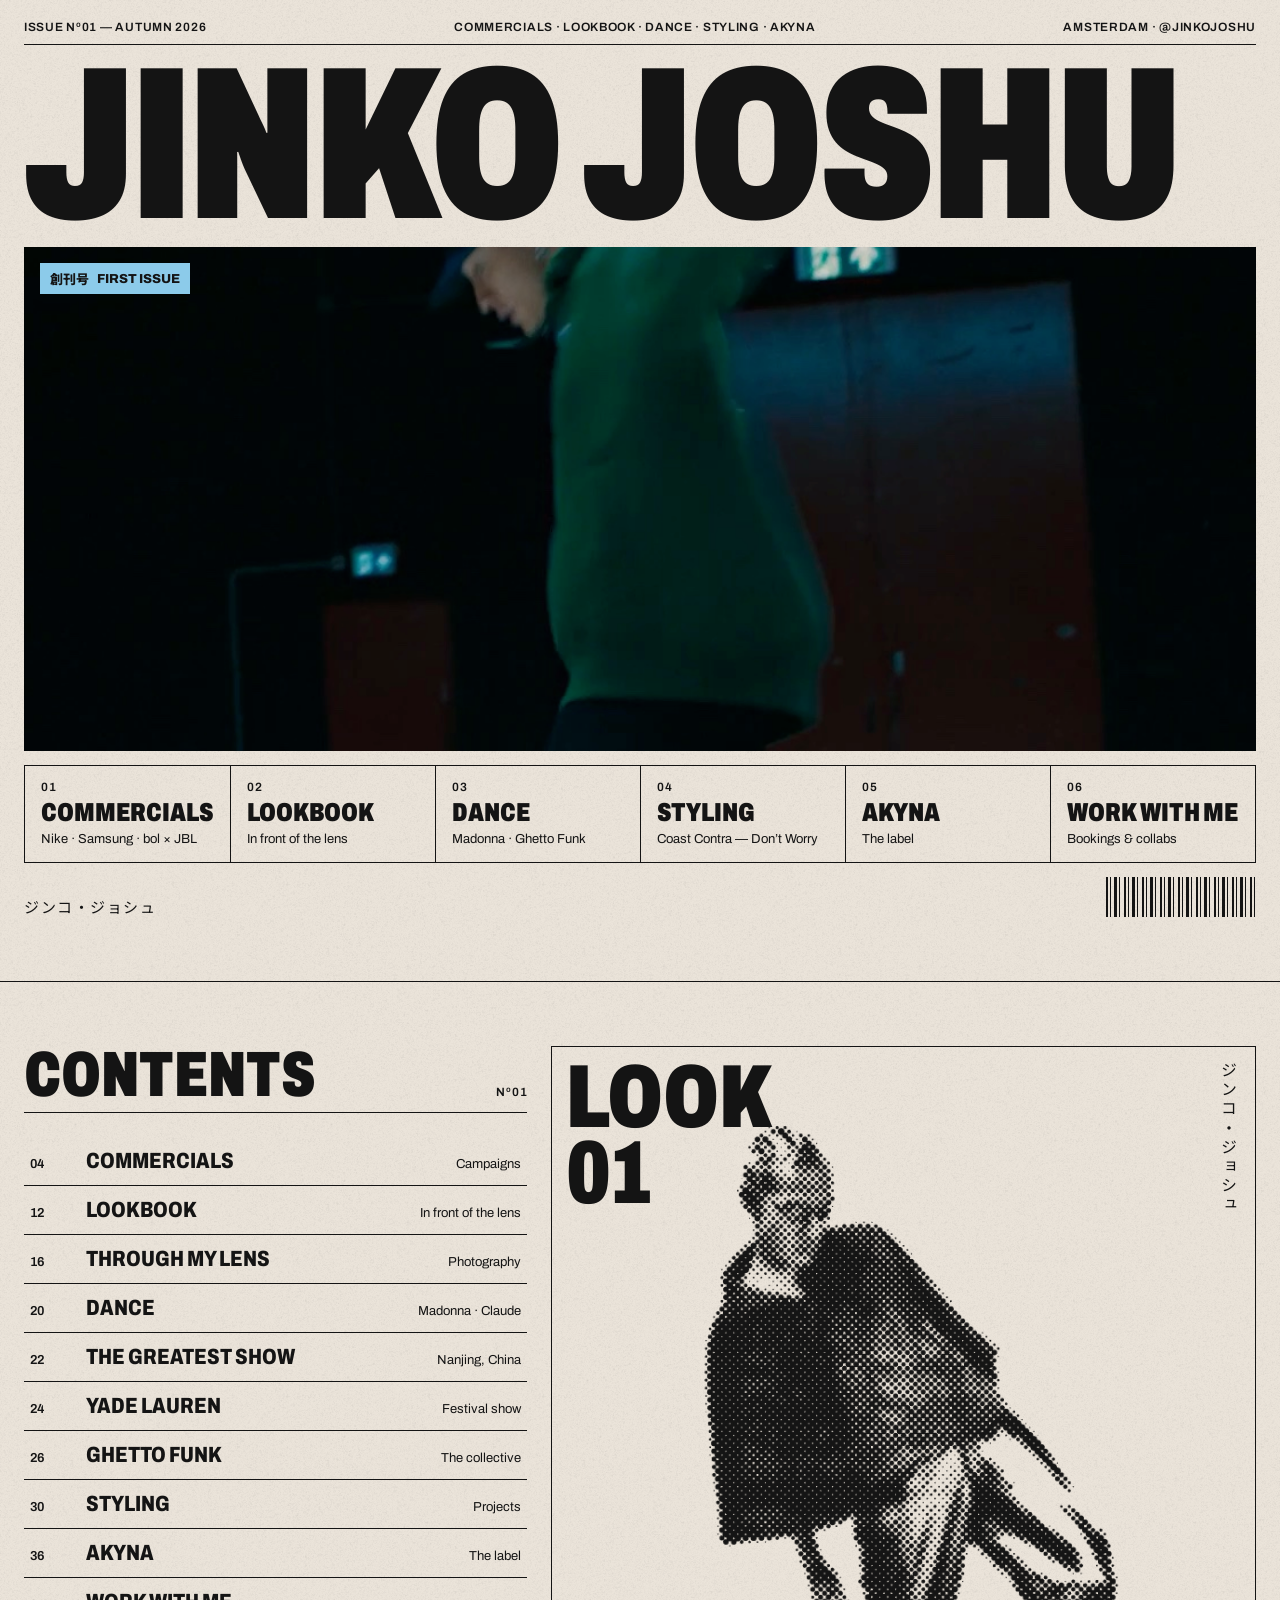
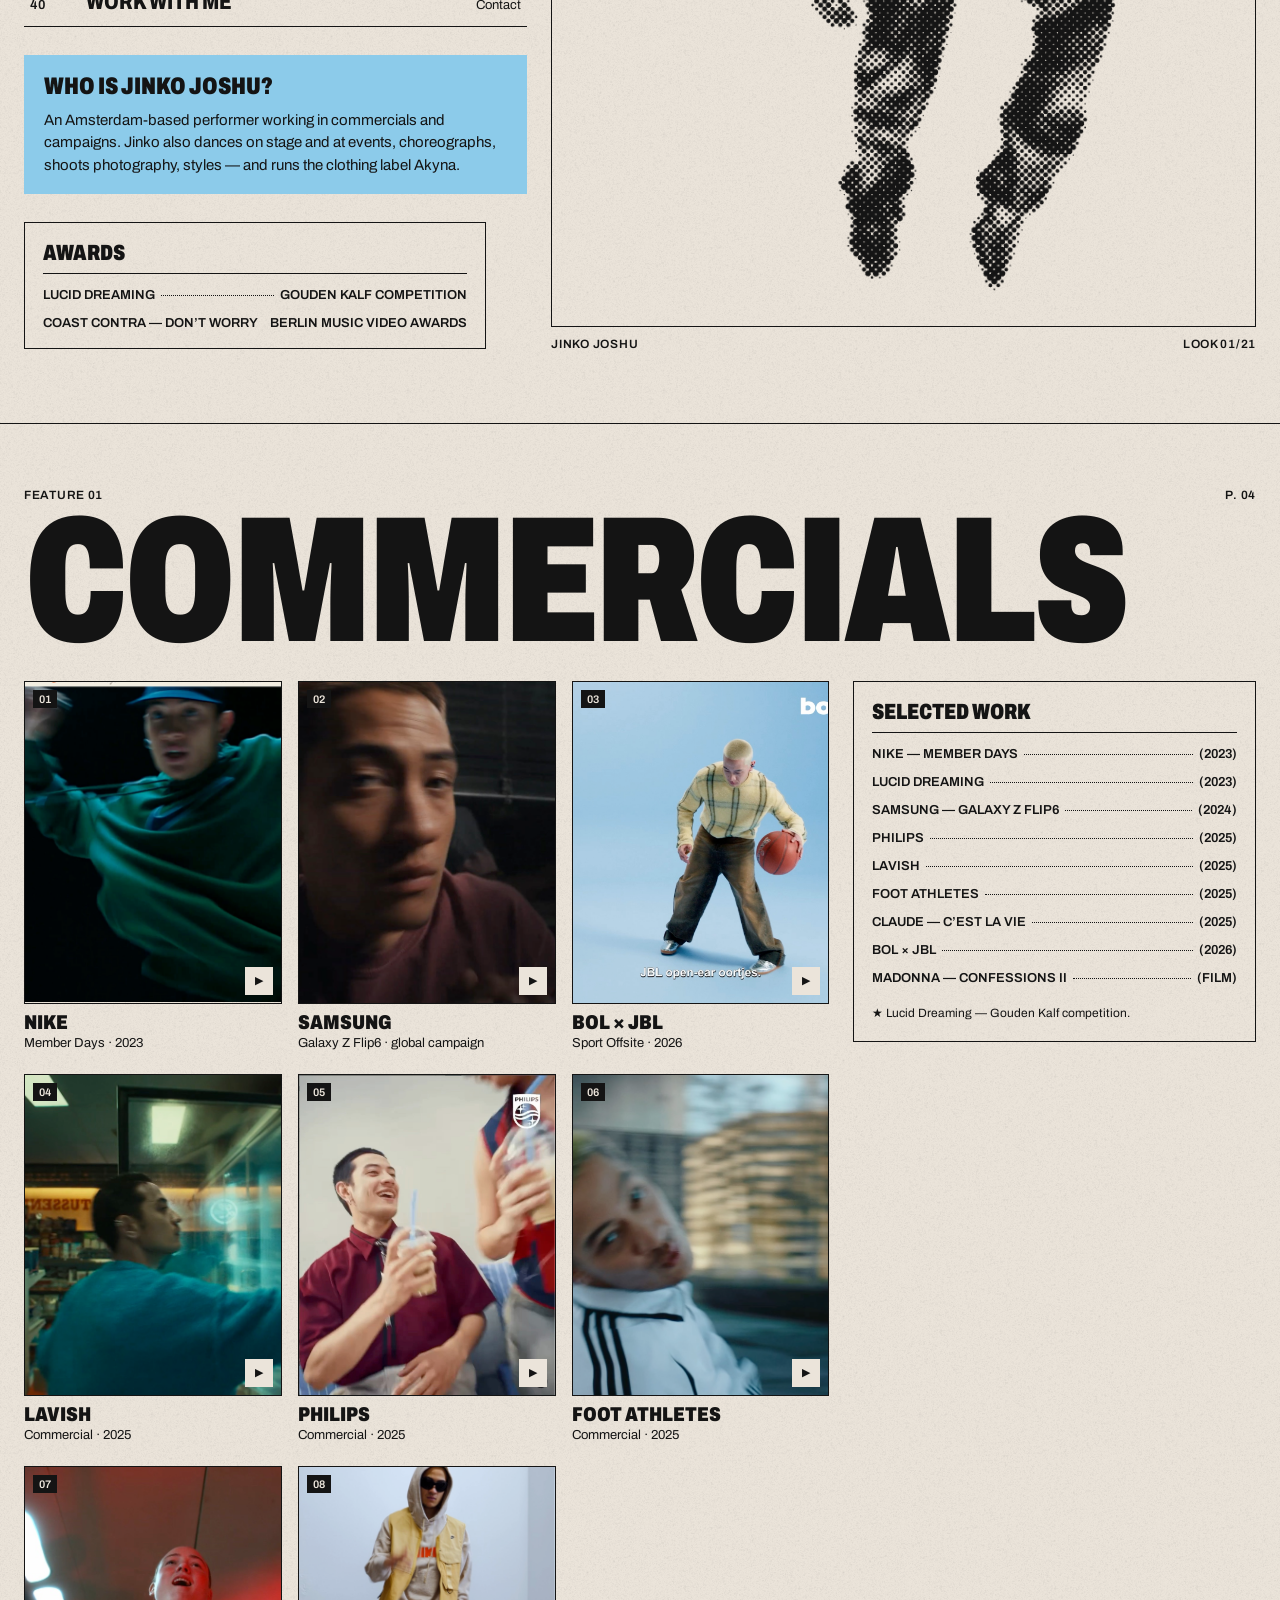
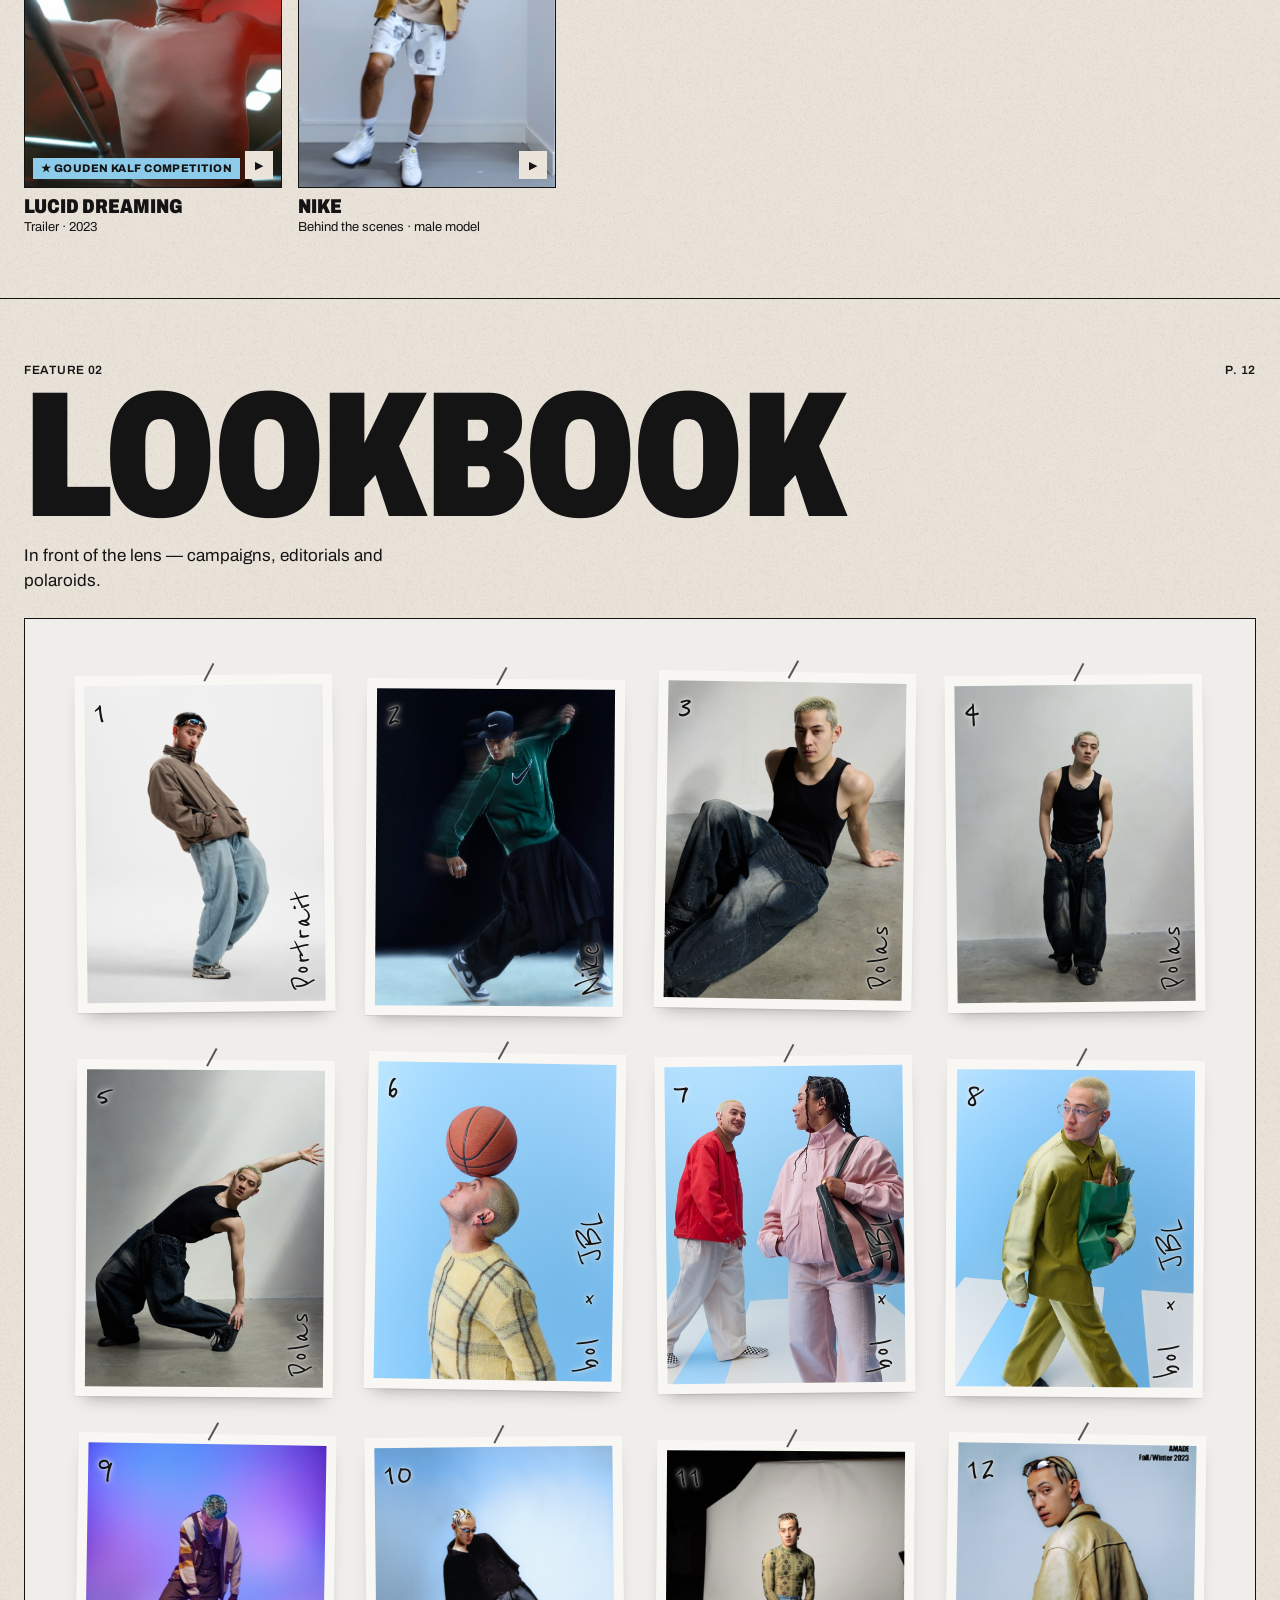
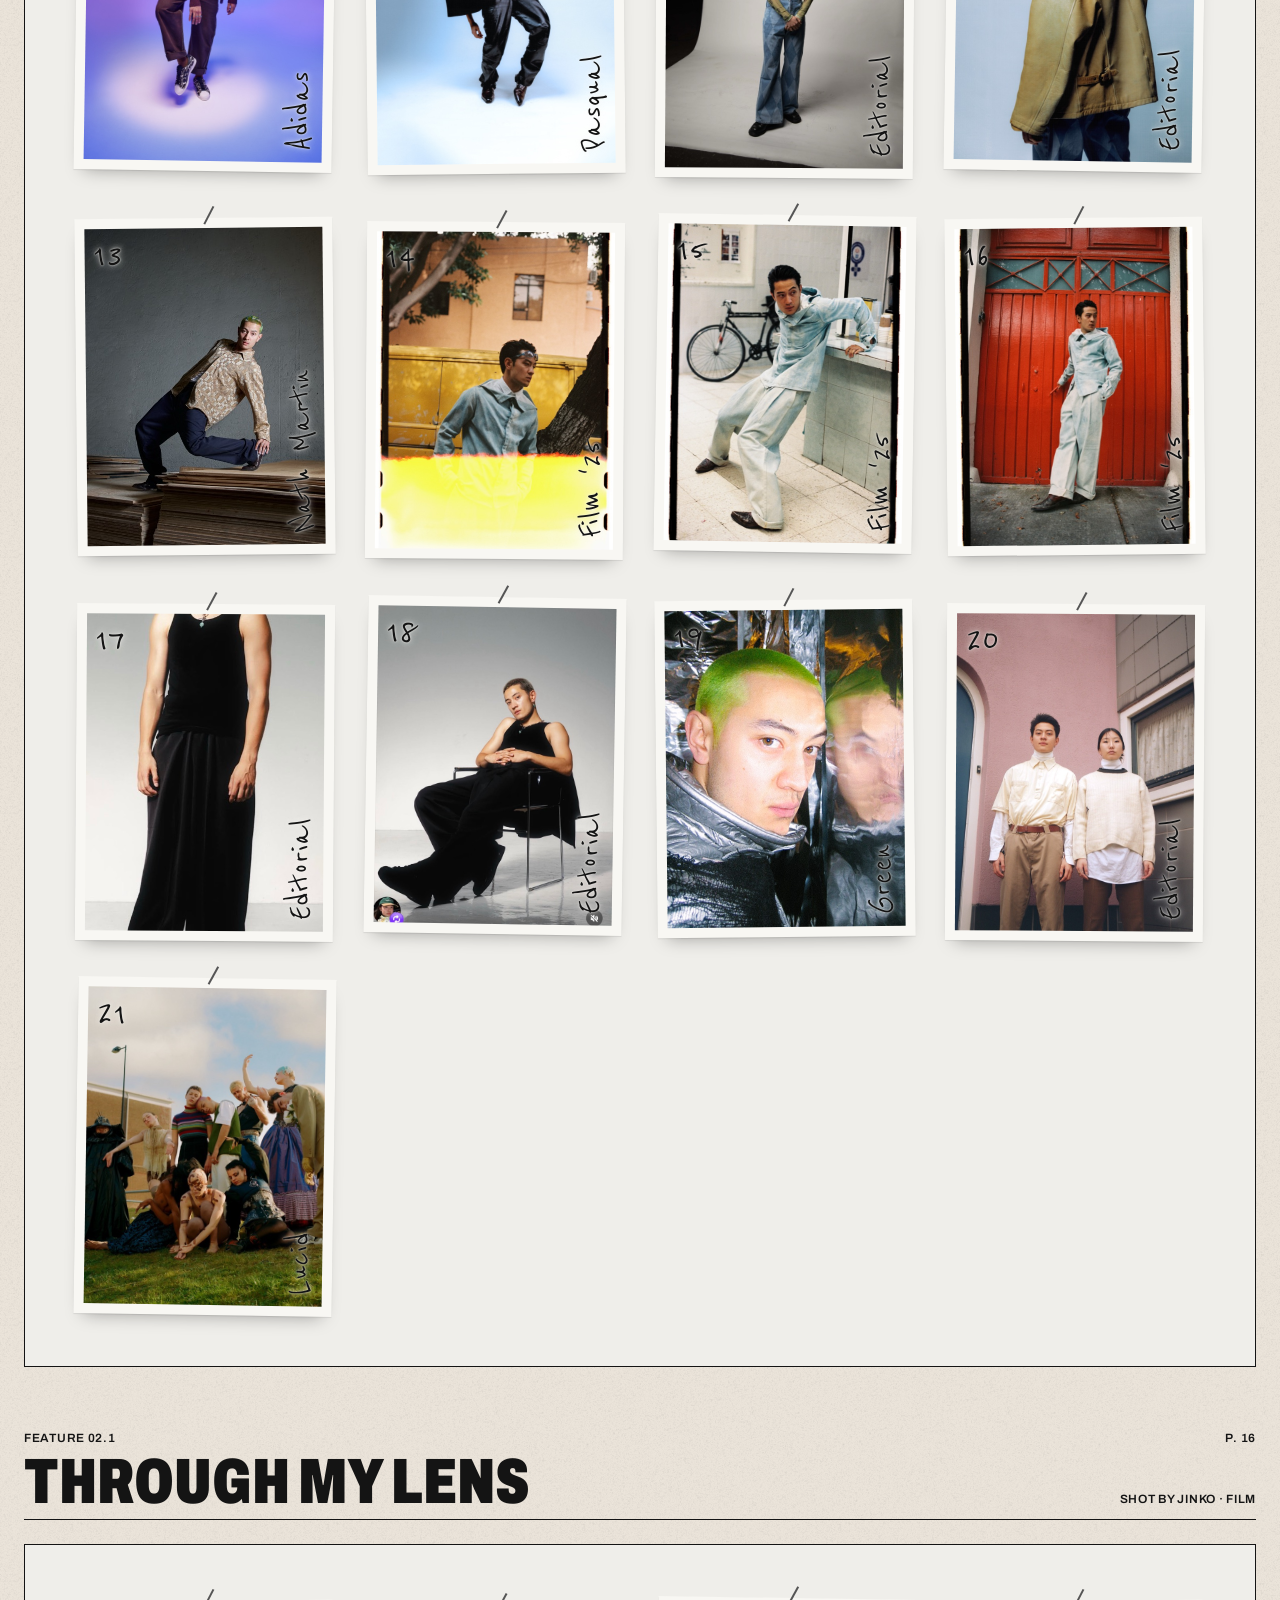
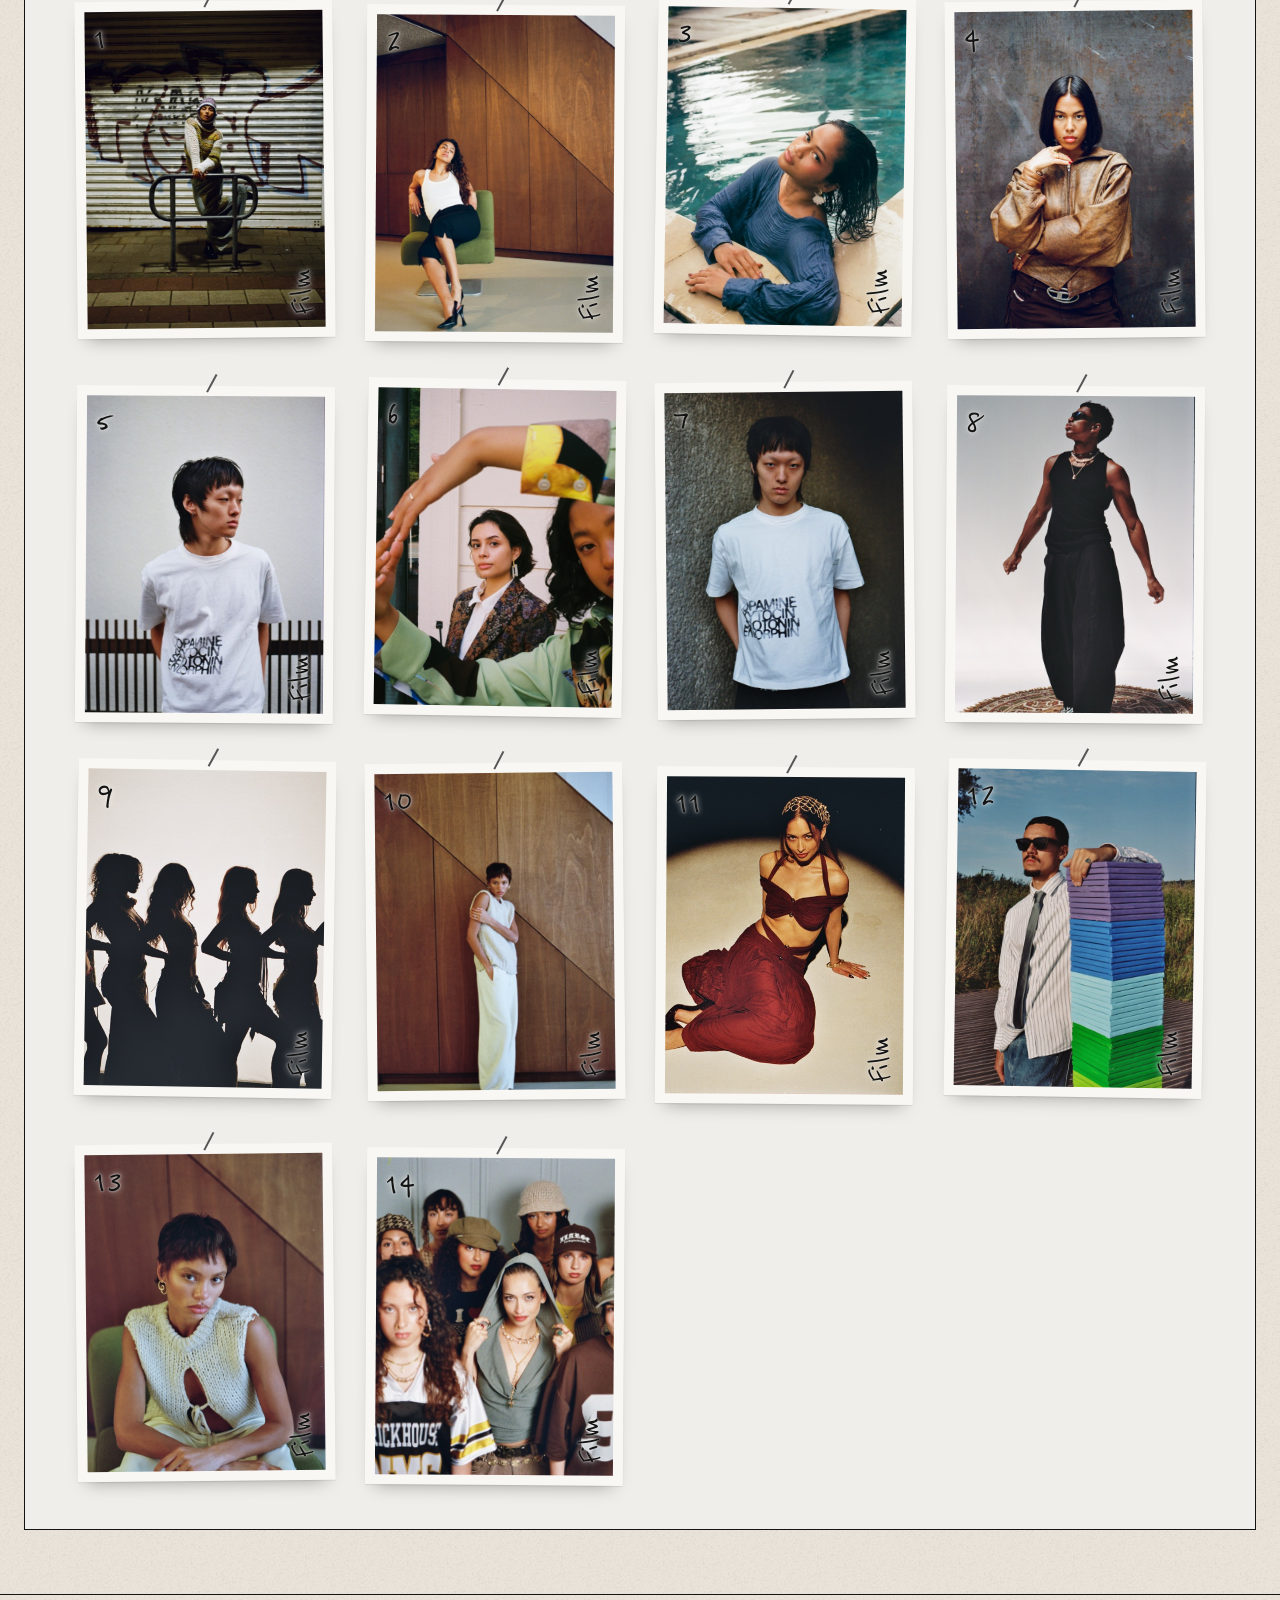
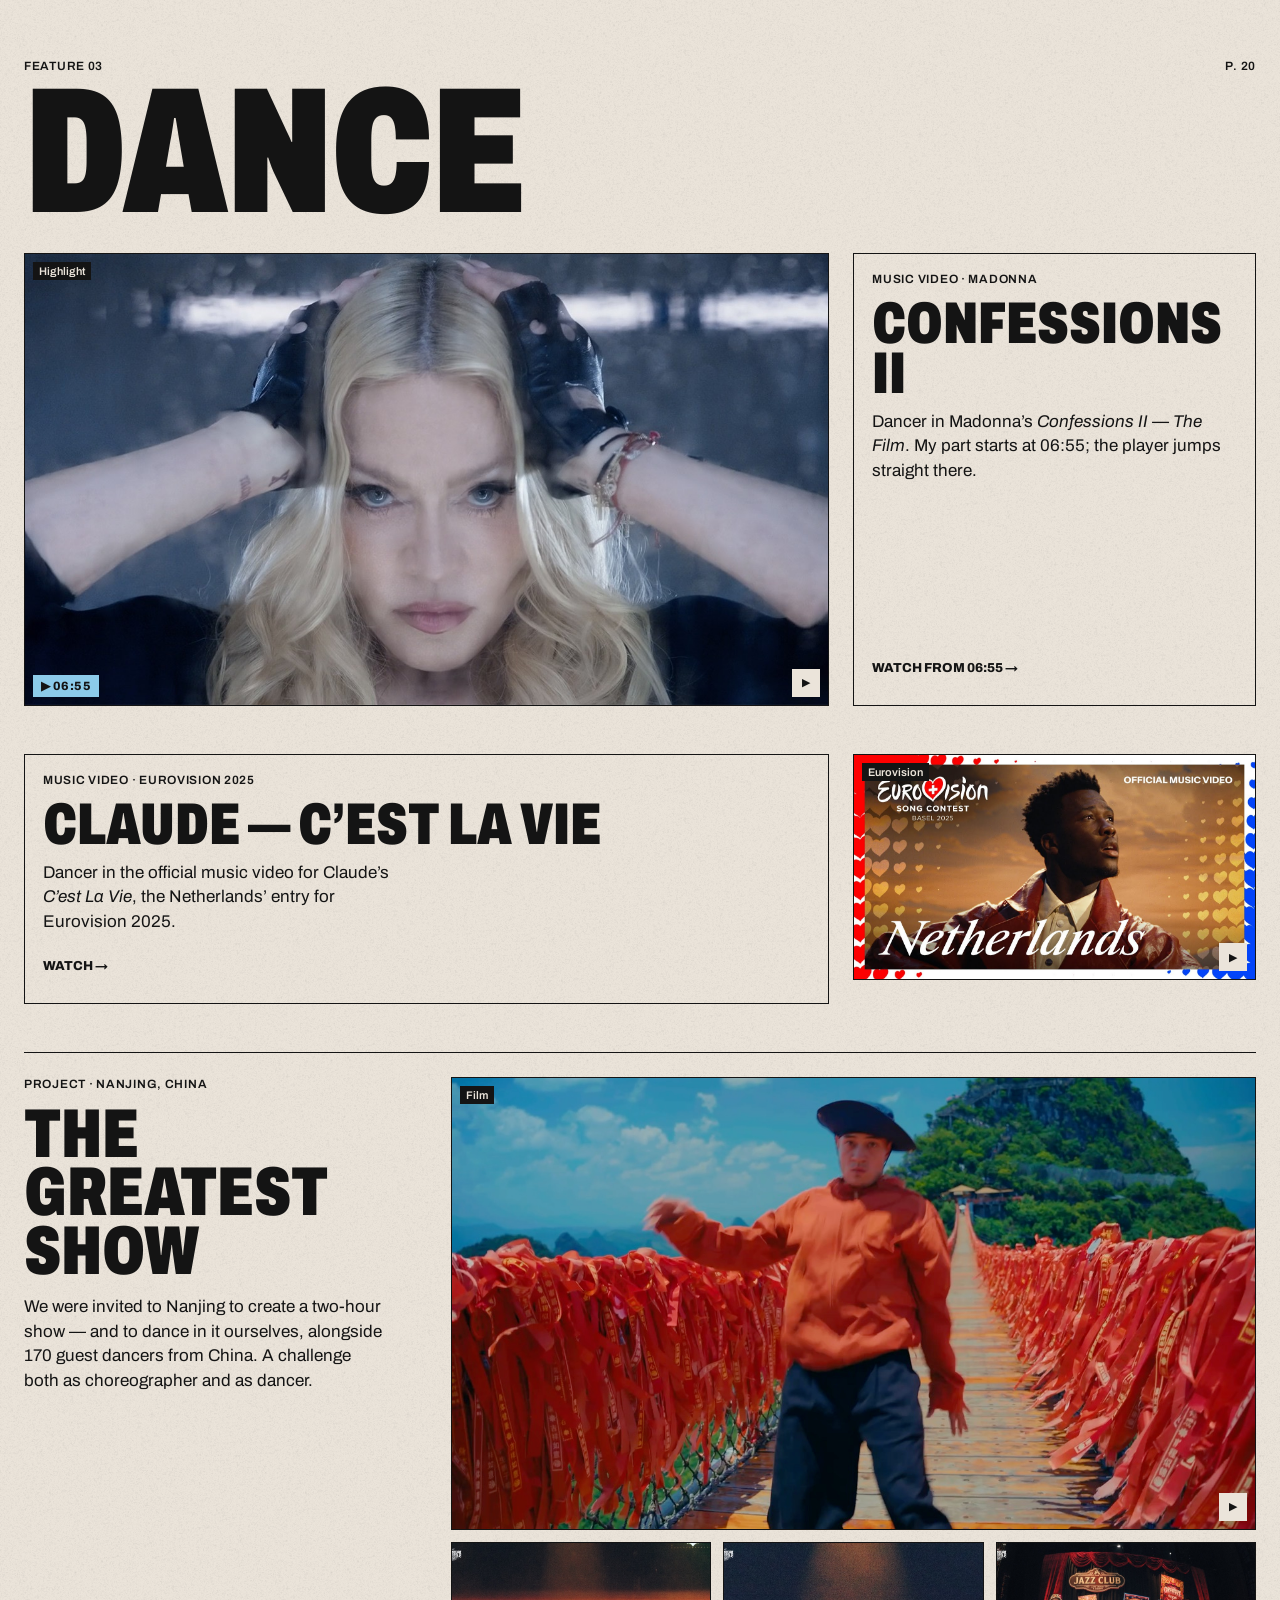
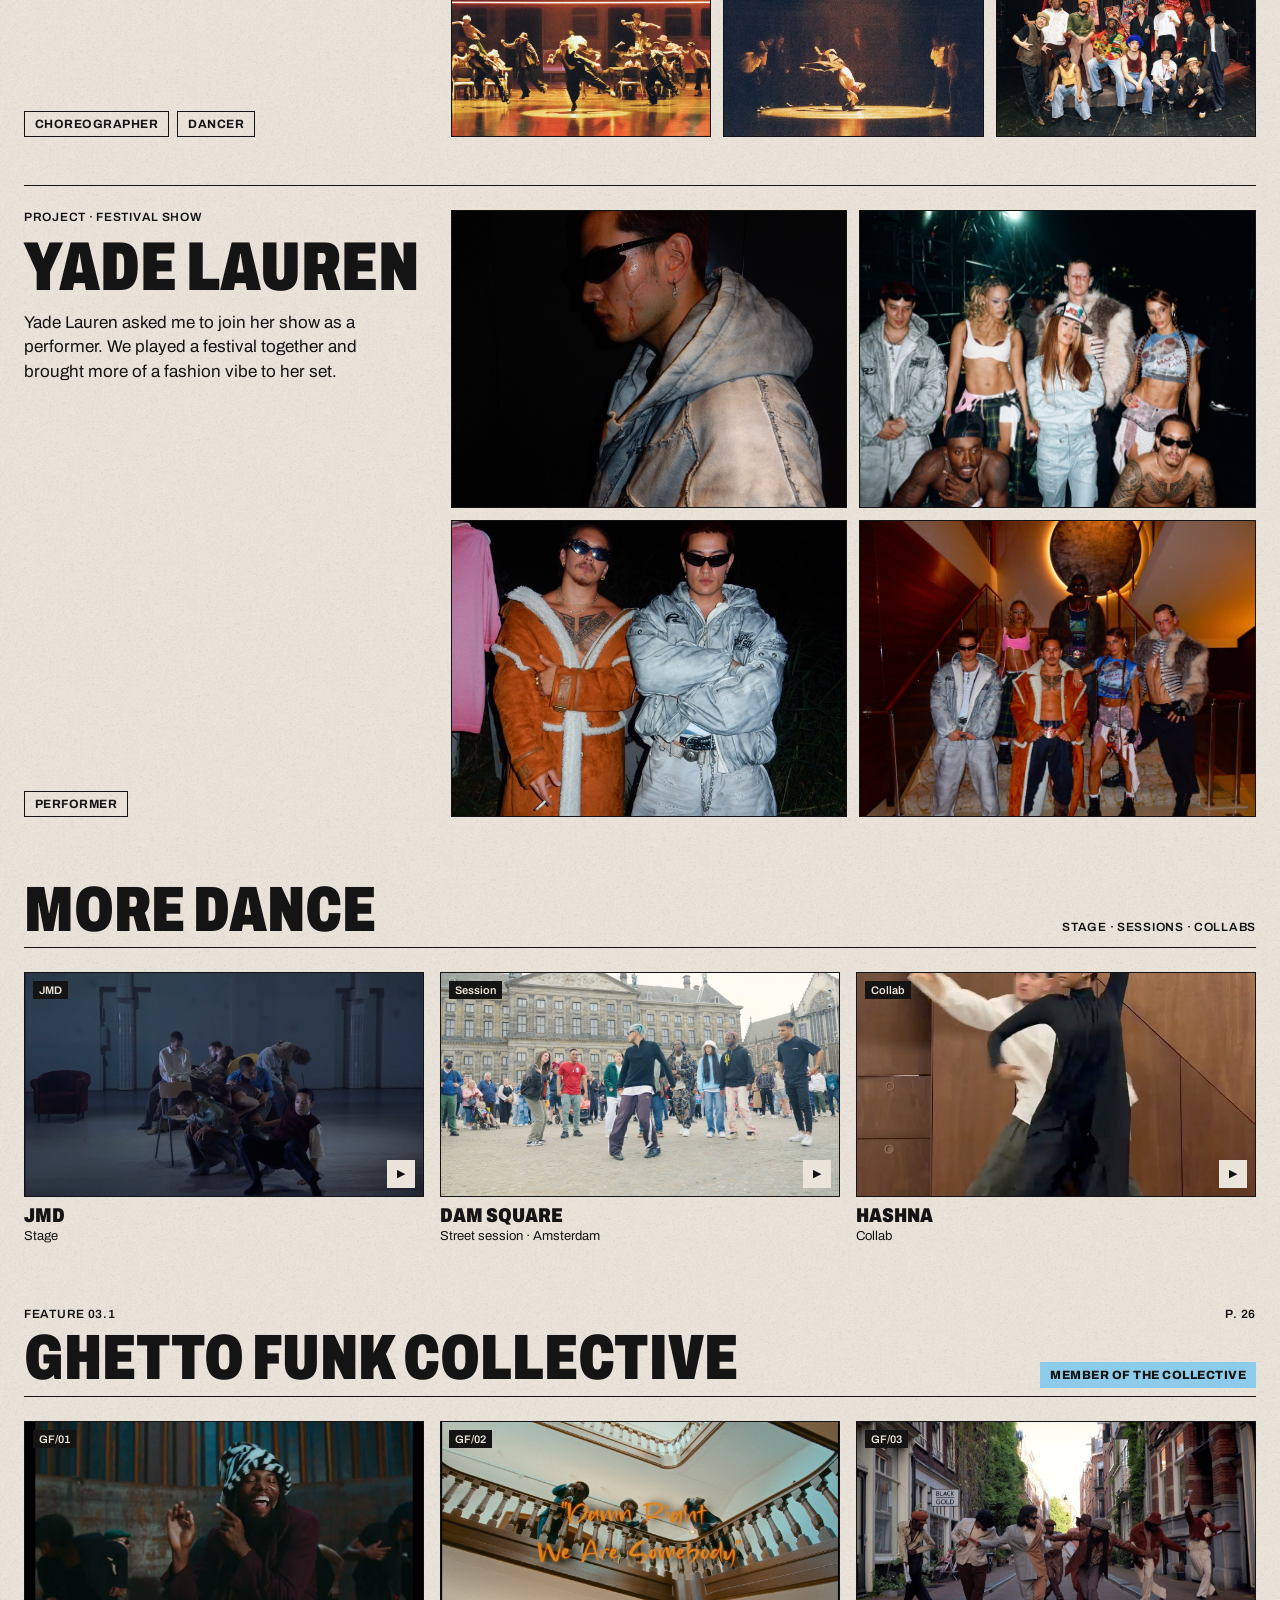
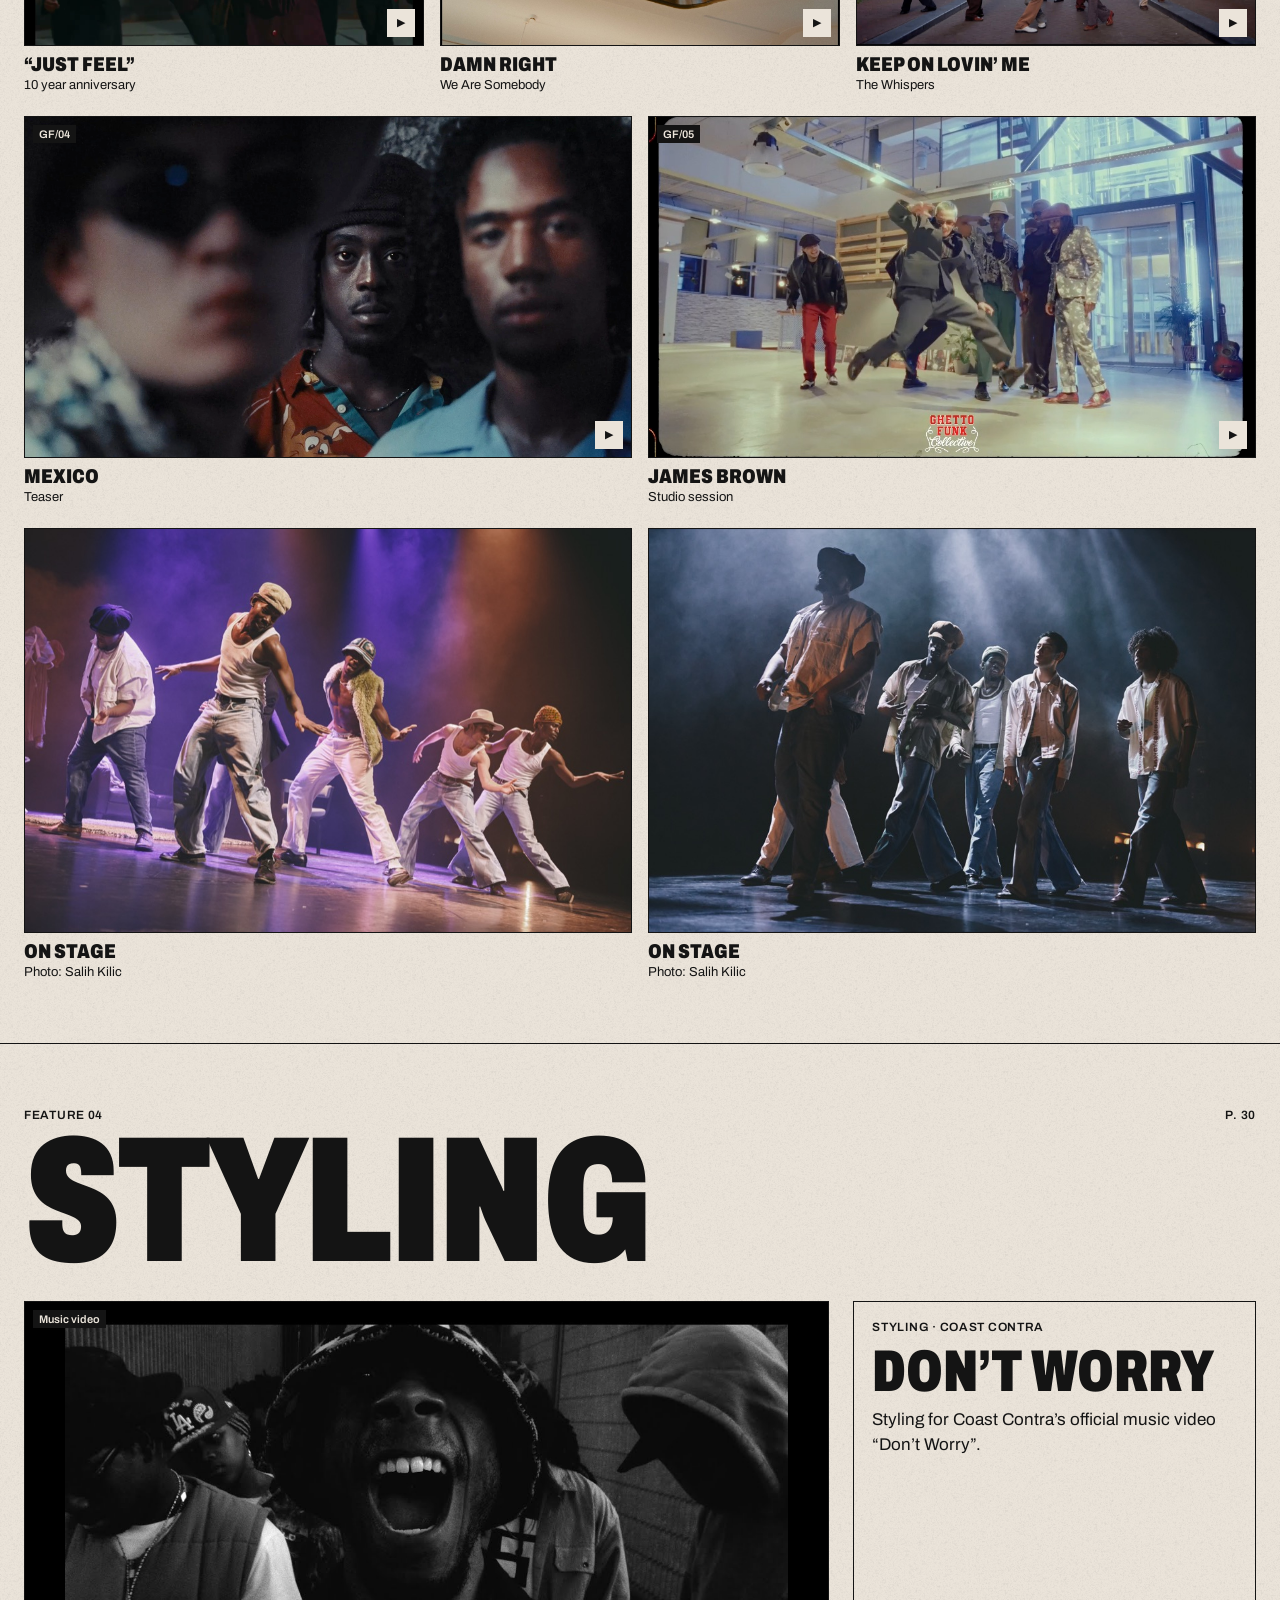
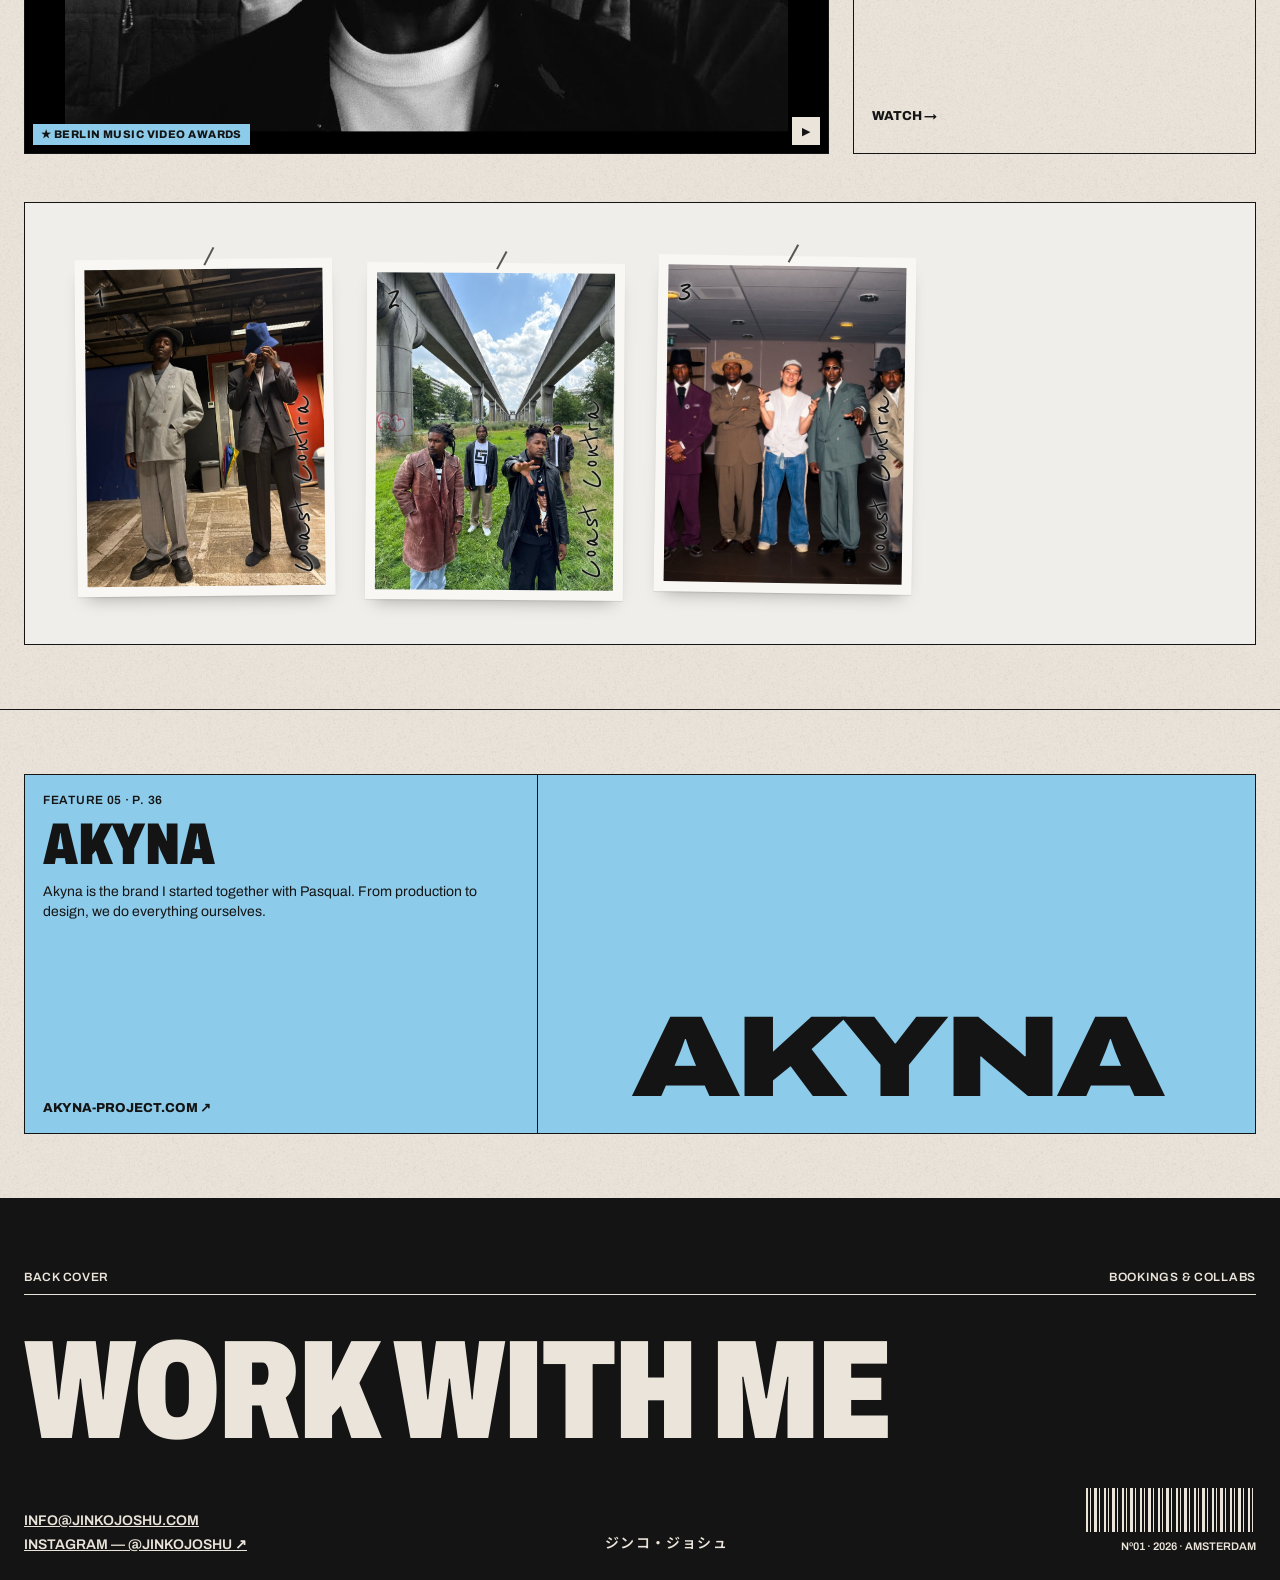
==== site/index.html @ aabc96d7 "Jinko Joshu website — Magazine Nº01, ready to publish Static one-page portfolio in site/ (commercial" ====
<!doctype html>
<html lang="en">
<head>
  <meta charset="utf-8">
  <meta name="viewport" content="width=device-width, initial-scale=1">
  <title>Jinko Joshu — Magazine Nº01</title>
  <meta name="description" content="Jinko Joshu — Amsterdam-based performer. Commercials, lookbook, dance, styling and the label Akyna.">
  <meta property="og:title" content="Jinko Joshu — Nº01">
  <meta property="og:image" content="assets/img/jinko-portrait.jpg">
  <link rel="preconnect" href="https://fonts.googleapis.com">
  <link rel="preconnect" href="https://fonts.gstatic.com" crossorigin>
  <link href="https://fonts.googleapis.com/css2?family=Archivo:wdth,wght@62..125,400..900&family=Noto+Sans+JP:wght@700&family=Reenie+Beanie&display=swap" rel="stylesheet">
  <link rel="icon" href="favicon.svg" type="image/svg+xml">
  <link rel="stylesheet" href="styles.css">
</head>
<body>
<div class="paper">

<!-- ───────── Cover ───────── -->
<section id="cover" class="wrap cover">
  <div class="kicker rule-b">
    <span>Issue Nº01 — Autumn 2026</span>
    <span class="hide-sm">Commercials · Lookbook · Dance · Styling · Akyna</span>
    <a class="kick-link" href="https://www.instagram.com/jinkojoshu/" target="_blank" rel="noopener">Amsterdam · @jinkojoshu</a>
  </div>

  <h1 class="masthead">Jinko Joshu</h1>

  <div class="cover-reel">
    <video id="reel" muted playsinline autoplay poster="assets/poster/reel.jpg" aria-label="Showreel: short moments from Jinko Joshu's work"></video>
    <span class="tag tag-accent"><span class="jp">創刊号</span>First issue</span>
  </div>

  <nav class="strip" aria-label="In this issue">
    <a class="cl" href="#commercials"><span class="no">01</span><span class="nm">Commercials</span><span class="sb">Nike · Samsung · bol × JBL</span></a>
    <a class="cl" href="#lookbook"><span class="no">02</span><span class="nm">Lookbook</span><span class="sb">In front of the lens</span></a>
    <a class="cl" href="#dance"><span class="no">03</span><span class="nm">Dance</span><span class="sb">Madonna · Ghetto Funk</span></a>
    <a class="cl" href="#styling"><span class="no">04</span><span class="nm">Styling</span><span class="sb">Coast Contra — Don’t Worry</span></a>
    <a class="cl" href="#akyna"><span class="no">05</span><span class="nm">Akyna</span><span class="sb">The label</span></a>
    <a class="cl" href="#contact"><span class="no">06</span><span class="nm">Work with me</span><span class="sb">Bookings &amp; collabs</span></a>
  </nav>

  <div class="cover-foot">
    <span class="jp jp-sign">ジンコ・ジョシュ</span>
    <div class="barcode" aria-hidden="true"></div>
  </div>
</section>

<!-- ───────── Contents ───────── -->
<section id="contents" class="wrap section">
  <div class="spread">
    <div class="col">
      <div class="head-row rule-b">
        <h2 class="h-sec">Contents</h2>
        <span class="meta">Nº01</span>
      </div>
      <div class="toc-list">
        <a class="toc" href="#commercials"><span>04</span><b>Commercials</b><span>Campaigns</span></a>
        <a class="toc" href="#lookbook"><span>12</span><b>Lookbook</b><span>In front of the lens</span></a>
        <a class="toc" href="#photography"><span>16</span><b>Through my lens</b><span>Photography</span></a>
        <a class="toc" href="#dance"><span>20</span><b>Dance</b><span>Madonna · Claude</span></a>
        <a class="toc" href="#tgs"><span>22</span><b>The Greatest Show</b><span>Nanjing, China</span></a>
        <a class="toc" href="#yade"><span>24</span><b>Yade Lauren</b><span>Festival show</span></a>
        <a class="toc" href="#ghettofunk"><span>26</span><b>Ghetto Funk</b><span>The collective</span></a>
        <a class="toc" href="#styling"><span>30</span><b>Styling</b><span>Projects</span></a>
        <a class="toc" href="#akyna"><span>36</span><b>Akyna</b><span>The label</span></a>
        <a class="toc" href="#contact"><span>40</span><b>Work with me</b><span>Contact</span></a>
      </div>
      <div class="who">
        <span class="who-h">Who is Jinko Joshu?</span>
        <p>An Amsterdam-based performer working in commercials and campaigns. Jinko also dances on stage and at events, choreographs, shoots photography, styles — and runs the clothing label Akyna.</p>
      </div>
      <div class="box awards">
        <span class="box-h">Awards</span>
        <div class="dl"><span>Lucid Dreaming</span><i></i><span>Gouden Kalf competition</span></div>
        <div class="dl"><span>Coast Contra — Don’t Worry</span><i></i><span>Berlin Music Video Awards</span></div>
      </div>
    </div>
    <figure class="look">
      <div class="look-frame">
        <img src="assets/mag/halftone-portrait.png" alt="Jinko Joshu, full-length halftone portrait">
        <span class="look-no">Look<br>01</span>
        <span class="jp look-jp">ジンコ・ジョシュ</span>
      </div>
      <figcaption class="meta-row"><span>Jinko Joshu</span><span>Look 01/21</span></figcaption>
    </figure>
  </div>
</section>

<!-- ───────── 01 · Commercials ───────── -->
<section id="commercials" class="wrap section">
  <div class="meta-row"><span>Feature 01</span><span>p. 04</span></div>
  <h2 class="h-feature">Commercials</h2>
  <div class="comm">
    <div class="cards">
      <button class="card" data-video="assets/video/nike-member-days.mp4" data-caption="Nike — Member Days · 2023">
        <div class="cardimg r-45"><video data-src="assets/video/clip-nike-member-days-4x5.mp4" poster="assets/thumbs/nike.jpg" muted loop playsinline preload="none"></video><span class="no">01</span><span class="play">▶</span></div>
        <span class="c-brand">Nike</span><span class="c-sub">Member Days · 2023</span>
      </button>
      <button class="card" data-video="assets/video/samsung.mp4" data-caption="Samsung — Galaxy Z Flip6 · global campaign">
        <div class="cardimg r-45"><img src="assets/thumbs/samsung.jpg" alt="" loading="lazy"><span class="no">02</span><span class="play">▶</span></div>
        <span class="c-brand">Samsung</span><span class="c-sub">Galaxy Z Flip6 · global campaign</span>
      </button>
      <button class="card" data-video="assets/video/bol-x-jbl.mp4" data-caption="bol × JBL — Sport Offsite · 2026">
        <div class="cardimg r-45"><img src="assets/thumbs/boljbl.jpg" alt="" loading="lazy"><span class="no">03</span><span class="play">▶</span></div>
        <span class="c-brand">bol × JBL</span><span class="c-sub">Sport Offsite · 2026</span>
      </button>
      <button class="card" data-video="assets/video/lavish.mp4" data-caption="Lavish — Commercial · 2025">
        <div class="cardimg r-45"><video data-src="assets/video/clip-lavish.mp4" poster="assets/thumbs/lavish.jpg" muted loop playsinline preload="none"></video><span class="no">04</span><span class="play">▶</span></div>
        <span class="c-brand">Lavish</span><span class="c-sub">Commercial · 2025</span>
      </button>
      <button class="card" data-video="assets/video/philips.mp4" data-caption="Philips — Commercial · 2025">
        <div class="cardimg r-45"><img src="assets/thumbs/philips.jpg" alt="" loading="lazy"><span class="no">05</span><span class="play">▶</span></div>
        <span class="c-brand">Philips</span><span class="c-sub">Commercial · 2025</span>
      </button>
      <button class="card" data-video="assets/video/taf-2025.mp4" data-caption="Foot Athletes — Commercial · 2025">
        <div class="cardimg r-45"><img src="assets/thumbs/taf.jpg" alt="" loading="lazy"><span class="no">06</span><span class="play">▶</span></div>
        <span class="c-brand">Foot Athletes</span><span class="c-sub">Commercial · 2025</span>
      </button>
      <button class="card" data-video="assets/video/lucid-dreaming-trailer.mp4" data-caption="Lucid Dreaming — Trailer · 2023">
        <div class="cardimg r-45"><video data-src="assets/video/clip-lucid-dreaming.mp4" poster="assets/thumbs/lucid.jpg" muted loop playsinline preload="none"></video><span class="no">07</span><span class="play">▶</span><span class="award">★ Gouden Kalf competition</span></div>
        <span class="c-brand">Lucid Dreaming</span><span class="c-sub">Trailer · 2023</span>
      </button>
      <button class="card" data-video="assets/video/nike-bts.mp4" data-caption="Nike — Behind the scenes · male model">
        <div class="cardimg r-45"><img src="assets/thumbs/nikebts.jpg" alt="" loading="lazy"><span class="no">08</span><span class="play">▶</span></div>
        <span class="c-brand">Nike</span><span class="c-sub">Behind the scenes · male model</span>
      </button>
    </div>
    <aside class="box">
      <span class="box-h">Selected work</span>
      <div class="dl"><span>Nike — Member Days</span><i></i><span>(2023)</span></div>
      <div class="dl"><span>Lucid Dreaming</span><i></i><span>(2023)</span></div>
      <div class="dl"><span>Samsung — Galaxy Z Flip6</span><i></i><span>(2024)</span></div>
      <div class="dl"><span>Philips</span><i></i><span>(2025)</span></div>
      <div class="dl"><span>Lavish</span><i></i><span>(2025)</span></div>
      <div class="dl"><span>Foot Athletes</span><i></i><span>(2025)</span></div>
      <div class="dl"><span>Claude — C’est La Vie</span><i></i><span>(2025)</span></div>
      <div class="dl"><span>bol × JBL</span><i></i><span>(2026)</span></div>
      <div class="dl"><span>Madonna — Confessions II</span><i></i><span>(Film)</span></div>
      <span class="box-note">★ Lucid Dreaming — Gouden Kalf competition.</span>
    </aside>
  </div>
</section>

<!-- ───────── 02 · Lookbook ───────── -->
<section id="lookbook" class="wrap section">
  <div class="meta-row"><span>Feature 02</span><span>p. 12</span></div>
  <h2 class="h-feature">Lookbook</h2>
  <p class="deck deck-wide">In front of the lens — campaigns, editorials and polaroids.</p>
  <div class="wall">
    <button class="print" data-full="assets/img/jinko-portrait.jpg" data-caption="01 — Portrait"><img src="assets/img/jinko-portrait-sm.jpg" alt="Portrait" loading="lazy"><span class="hand no">1</span><span class="hand name">Portrait</span></button>
    <button class="print" data-full="assets/img/nike-member-days-look.jpg" data-caption="02 — Nike — Member Days"><img src="assets/img/nike-member-days-look-sm.jpg" alt="Nike — Member Days" loading="lazy"><span class="hand no">2</span><span class="hand name">Nike</span></button>
    <button class="print" data-full="assets/img/polaroid-01.jpg" data-caption="03 — Polaroid"><img src="assets/img/polaroid-01-sm.jpg" alt="Polaroid" loading="lazy"><span class="hand no">3</span><span class="hand name">Polas</span></button>
    <button class="print" data-full="assets/img/polaroid-02.jpg" data-caption="04 — Polaroid"><img src="assets/img/polaroid-02-sm.jpg" alt="Polaroid" loading="lazy"><span class="hand no">4</span><span class="hand name">Polas</span></button>
    <button class="print" data-full="assets/img/polaroid-03.jpg" data-caption="05 — Polaroid"><img src="assets/img/polaroid-03-sm.jpg" alt="Polaroid" loading="lazy"><span class="hand no">5</span><span class="hand name">Polas</span></button>
    <button class="print" data-full="assets/img/bol-jbl-01.jpg" data-caption="06 — bol × JBL — campaign still"><img src="assets/img/bol-jbl-01-sm.jpg" alt="bol × JBL — campaign still" loading="lazy"><span class="hand no">6</span><span class="hand name">bol × JBL</span></button>
    <button class="print" data-full="assets/img/bol-jbl-02.jpg" data-caption="07 — bol × JBL — campaign still"><img src="assets/img/bol-jbl-02-sm.jpg" alt="bol × JBL — campaign still" loading="lazy"><span class="hand no">7</span><span class="hand name">bol × JBL</span></button>
    <button class="print" data-full="assets/img/bol-jbl-03.jpg" data-caption="08 — bol × JBL — campaign still"><img src="assets/img/bol-jbl-03-sm.jpg" alt="bol × JBL — campaign still" loading="lazy"><span class="hand no">8</span><span class="hand name">bol × JBL</span></button>
    <button class="print" data-full="assets/img/adidas-lookbook.jpg" data-caption="09 — Adidas lookbook"><img src="assets/img/adidas-lookbook-sm.jpg" alt="Adidas lookbook" loading="lazy"><span class="hand no">9</span><span class="hand name">Adidas</span></button>
    <button class="print" data-full="assets/img/pasqual-shoot.jpg" data-caption="10 — Pasqual shoot"><img src="assets/img/pasqual-shoot-sm.jpg" alt="Pasqual shoot" loading="lazy"><span class="hand no">10</span><span class="hand name">Pasqual</span></button>
    <button class="print" data-full="assets/img/editorial-01.jpg" data-caption="11 — Editorial"><img src="assets/img/editorial-01-sm.jpg" alt="Editorial" loading="lazy"><span class="hand no">11</span><span class="hand name">Editorial</span></button>
    <button class="print" data-full="assets/img/editorial-03.jpg" data-caption="12 — Editorial"><img src="assets/img/editorial-03-sm.jpg" alt="Editorial" loading="lazy"><span class="hand no">12</span><span class="hand name">Editorial</span></button>
    <button class="print" data-full="assets/img/nath-martin.jpg" data-caption="13 — Photo: Nath Martin"><img src="assets/img/nath-martin-sm.jpg" alt="Photo: Nath Martin" loading="lazy"><span class="hand no">13</span><span class="hand name">Nath Martin</span></button>
    <button class="print" data-full="assets/img/film-2025-01.jpg" data-caption="14 — Film, 2025"><img src="assets/img/film-2025-01-sm.jpg" alt="Film, 2025" loading="lazy"><span class="hand no">14</span><span class="hand name">Film &#x27;25</span></button>
    <button class="print" data-full="assets/img/film-2025-02.jpg" data-caption="15 — Film, 2025"><img src="assets/img/film-2025-02-sm.jpg" alt="Film, 2025" loading="lazy"><span class="hand no">15</span><span class="hand name">Film &#x27;25</span></button>
    <button class="print" data-full="assets/img/film-2025-03.jpg" data-caption="16 — Film, 2025"><img src="assets/img/film-2025-03-sm.jpg" alt="Film, 2025" loading="lazy"><span class="hand no">16</span><span class="hand name">Film &#x27;25</span></button>
    <button class="print" data-full="assets/img/editorial-04.jpg" data-caption="17 — Editorial"><img src="assets/img/editorial-04-sm.jpg" alt="Editorial" loading="lazy"><span class="hand no">17</span><span class="hand name">Editorial</span></button>
    <button class="print" data-full="assets/img/editorial-05.jpg" data-caption="18 — Editorial"><img src="assets/img/editorial-05-sm.jpg" alt="Editorial" loading="lazy"><span class="hand no">18</span><span class="hand name">Editorial</span></button>
    <button class="print" data-full="assets/img/editorial-02.jpg" data-caption="19 — Editorial"><img src="assets/img/editorial-02-sm.jpg" alt="Editorial" loading="lazy"><span class="hand no">19</span><span class="hand name">Green</span></button>
    <button class="print" data-full="assets/img/editorial-06.jpg" data-caption="20 — Editorial"><img src="assets/img/editorial-06-sm.jpg" alt="Editorial" loading="lazy"><span class="hand no">20</span><span class="hand name">Editorial</span></button>
    <button class="print" data-full="assets/img/lucid-dreaming-group.jpg" data-caption="21 — Lucid Dreaming — cast"><img src="assets/img/lucid-dreaming-group-sm.jpg" alt="Lucid Dreaming — cast" loading="lazy"><span class="hand no">21</span><span class="hand name">Lucid</span></button>
  </div>

  <div id="photography" class="sub">
    <div class="meta-row"><span>Feature 02.1</span><span>p. 16</span></div>
    <div class="head-row rule-b"><h3 class="h-sec">Through my lens</h3><span class="meta">Shot by Jinko · film</span></div>
    <div class="wall">
    <button class="print" data-full="assets/img/photography-01.jpg" data-caption="01 — Shot by Jinko Joshu"><img src="assets/img/photography-01-sm.jpg" alt="Shot by Jinko Joshu" loading="lazy"><span class="hand no">1</span><span class="hand name">Film</span></button>
    <button class="print" data-full="assets/img/photography-02.jpg" data-caption="02 — Shot by Jinko Joshu"><img src="assets/img/photography-02-sm.jpg" alt="Shot by Jinko Joshu" loading="lazy"><span class="hand no">2</span><span class="hand name">Film</span></button>
    <button class="print" data-full="assets/img/photography-03.jpg" data-caption="03 — Shot by Jinko Joshu"><img src="assets/img/photography-03-sm.jpg" alt="Shot by Jinko Joshu" loading="lazy"><span class="hand no">3</span><span class="hand name">Film</span></button>
    <button class="print" data-full="assets/img/photography-04.jpg" data-caption="04 — Shot by Jinko Joshu"><img src="assets/img/photography-04-sm.jpg" alt="Shot by Jinko Joshu" loading="lazy"><span class="hand no">4</span><span class="hand name">Film</span></button>
    <button class="print" data-full="assets/img/photography-05.jpg" data-caption="05 — Shot by Jinko Joshu"><img src="assets/img/photography-05-sm.jpg" alt="Shot by Jinko Joshu" loading="lazy"><span class="hand no">5</span><span class="hand name">Film</span></button>
    <button class="print" data-full="assets/img/photography-06.jpg" data-caption="06 — Shot by Jinko Joshu"><img src="assets/img/photography-06-sm.jpg" alt="Shot by Jinko Joshu" loading="lazy"><span class="hand no">6</span><span class="hand name">Film</span></button>
    <button class="print" data-full="assets/img/photography-07.jpg" data-caption="07 — Shot by Jinko Joshu"><img src="assets/img/photography-07-sm.jpg" alt="Shot by Jinko Joshu" loading="lazy"><span class="hand no">7</span><span class="hand name">Film</span></button>
    <button class="print" data-full="assets/img/photography-08.jpg" data-caption="08 — Shot by Jinko Joshu"><img src="assets/img/photography-08-sm.jpg" alt="Shot by Jinko Joshu" loading="lazy"><span class="hand no">8</span><span class="hand name">Film</span></button>
    <button class="print" data-full="assets/img/photography-09.jpg" data-caption="09 — Shot by Jinko Joshu"><img src="assets/img/photography-09-sm.jpg" alt="Shot by Jinko Joshu" loading="lazy"><span class="hand no">9</span><span class="hand name">Film</span></button>
    <button class="print" data-full="assets/img/photography-10.jpg" data-caption="10 — Shot by Jinko Joshu"><img src="assets/img/photography-10-sm.jpg" alt="Shot by Jinko Joshu" loading="lazy"><span class="hand no">10</span><span class="hand name">Film</span></button>
    <button class="print" data-full="assets/img/photography-11.jpg" data-caption="11 — Shot by Jinko Joshu"><img src="assets/img/photography-11-sm.jpg" alt="Shot by Jinko Joshu" loading="lazy"><span class="hand no">11</span><span class="hand name">Film</span></button>
    <button class="print" data-full="assets/img/photography-12.jpg" data-caption="12 — Shot by Jinko Joshu"><img src="assets/img/photography-12-sm.jpg" alt="Shot by Jinko Joshu" loading="lazy"><span class="hand no">12</span><span class="hand name">Film</span></button>
    <button class="print" data-full="assets/img/photography-13.jpg" data-caption="13 — Shot by Jinko Joshu"><img src="assets/img/photography-13-sm.jpg" alt="Shot by Jinko Joshu" loading="lazy"><span class="hand no">13</span><span class="hand name">Film</span></button>
    <button class="print" data-full="assets/img/photography-14.jpg" data-caption="14 — Shot by Jinko Joshu"><img src="assets/img/photography-14-sm.jpg" alt="Shot by Jinko Joshu" loading="lazy"><span class="hand no">14</span><span class="hand name">Film</span></button>
    </div>
  </div>
</section>

<!-- ───────── 03 · Dance ───────── -->
<section id="dance" class="wrap section">
  <div class="meta-row"><span>Feature 03</span><span>p. 20</span></div>
  <h2 class="h-feature">Dance</h2>

  <div class="highlight">
    <button class="card" data-youtube="yJtckcMHM2g" data-start="415" data-caption="Madonna — Confessions II, The Film · Jinko from 06:55">
      <div class="cardimg r-169">
        <img src="assets/yt/yJtckcMHM2g.jpg" alt="" loading="lazy">
        <span class="no">Highlight</span><span class="play">▶</span>
        <span class="timestamp">▶ 06:55</span>
      </div>
    </button>
    <div class="highlight-text">
      <span class="meta">Music video · Madonna</span>
      <span class="feat-h">Confessions II</span>
      <p class="deck">Dancer in Madonna’s <i>Confessions II — The Film</i>. My part starts at 06:55; the player jumps straight there.</p>
      <button class="more-btn" data-youtube="yJtckcMHM2g" data-start="415" data-caption="Madonna — Confessions II, The Film · Jinko from 06:55">Watch from 06:55 →</button>
    </div>
  </div>

  <div class="highlight highlight-rev">
    <div class="highlight-text">
      <span class="meta">Music video · Eurovision 2025</span>
      <span class="feat-h">Claude — C’est La Vie</span>
      <p class="deck">Dancer in the official music video for Claude’s <i>C’est La Vie</i>, the Netherlands’ entry for Eurovision 2025.</p>
      <button class="more-btn" data-youtube="hEHwr5k9pd0" data-caption="Claude — C’est La Vie · Official Music Video · Eurovision 2025">Watch →</button>
    </div>
    <button class="card" data-youtube="hEHwr5k9pd0" data-caption="Claude — C’est La Vie · Official Music Video · Eurovision 2025">
      <div class="cardimg r-169"><img src="assets/yt/hEHwr5k9pd0.jpg" alt="" loading="lazy"><span class="no">Eurovision</span><span class="play">▶</span></div>
    </button>
  </div>

  <!-- Project: The Greatest Show -->
  <article id="tgs" class="project">
    <div class="project-text">
      <span class="meta">Project · Nanjing, China</span>
      <h3 class="feat-h">The Greatest Show</h3>
      <p class="deck">We were invited to Nanjing to create a two-hour show — and to dance in it ourselves, alongside 170 guest dancers from China. A challenge both as choreographer and as dancer.</p>
      <span class="roles"><span>Choreographer</span><span>Dancer</span></span>
    </div>
    <div class="project-media">
      <button class="card tile-wide" data-video="assets/video/dance-performance.mp4" data-caption="The Greatest Show — Nanjing">
        <div class="cardimg r-169"><img src="assets/thumbs/dance-performance.jpg" alt="" loading="lazy"><span class="no">Film</span><span class="play">▶</span></div>
      </button>
      <button class="tile" data-full="assets/img/tgs-01.jpg" data-caption="The Greatest Show — Nanjing, China"><img src="assets/img/tgs-01-sm.jpg" alt="The Greatest Show — Nanjing, China" loading="lazy"></button>
      <button class="tile" data-full="assets/img/tgs-02.jpg" data-caption="The Greatest Show — Nanjing, China"><img src="assets/img/tgs-02-sm.jpg" alt="The Greatest Show — Nanjing, China" loading="lazy"></button>
      <button class="tile" data-full="assets/img/tgs-03.jpg" data-caption="The Greatest Show — Nanjing, China"><img src="assets/img/tgs-03-sm.jpg" alt="The Greatest Show — Nanjing, China" loading="lazy"></button>
    </div>
  </article>

  <!-- Project: Yade Lauren -->
  <article id="yade" class="project">
    <div class="project-text">
      <span class="meta">Project · Festival show</span>
      <h3 class="feat-h">Yade Lauren</h3>
      <p class="deck">Yade Lauren asked me to join her show as a performer. We played a festival together and brought more of a fashion vibe to her set.</p>
      <span class="roles"><span>Performer</span></span>
    </div>
    <div class="project-media">
      <button class="tile" data-full="assets/img/yade-01.jpg" data-caption="Yade Lauren — festival show"><img src="assets/img/yade-01-sm.jpg" alt="Yade Lauren — festival show" loading="lazy"></button>
      <button class="tile" data-full="assets/img/yade-02.jpg" data-caption="Yade Lauren — festival show"><img src="assets/img/yade-02-sm.jpg" alt="Yade Lauren — festival show" loading="lazy"></button>
      <button class="tile" data-full="assets/img/yade-03.jpg" data-caption="Yade Lauren — festival show"><img src="assets/img/yade-03-sm.jpg" alt="Yade Lauren — festival show" loading="lazy"></button>
      <button class="tile" data-full="assets/img/yade-04.jpg" data-caption="Yade Lauren — festival show"><img src="assets/img/yade-04-sm.jpg" alt="Yade Lauren — festival show" loading="lazy"></button>
    </div>
  </article>

  <div class="sub">
    <div class="head-row rule-b"><h3 class="h-sec">More dance</h3><span class="meta">Stage · sessions · collabs</span></div>
    <div class="cards cards-3">
      <button class="card" data-video="assets/video/dance-jmd.mp4" data-caption="JMD — Stage">
        <div class="cardimg r-169"><img src="assets/thumbs/dance-jmd.jpg" alt="" loading="lazy"><span class="no">JMD</span><span class="play">▶</span></div>
        <span class="c-brand">JMD</span><span class="c-sub">Stage</span>
      </button>
      <button class="card" data-video="assets/video/dance-footage.mp4" data-caption="Dam Square — Street session · Amsterdam">
        <div class="cardimg r-169"><img src="assets/thumbs/dance-footage.jpg" alt="" loading="lazy"><span class="no">Session</span><span class="play">▶</span></div>
        <span class="c-brand">Dam Square</span><span class="c-sub">Street session · Amsterdam</span>
      </button>
      <button class="card" data-video="assets/video/dance-hashna.mp4" data-caption="Hashna — Collab">
        <div class="cardimg r-169"><img src="assets/thumbs/dance-hashna.jpg" alt="" loading="lazy"><span class="no">Collab</span><span class="play">▶</span></div>
        <span class="c-brand">Hashna</span><span class="c-sub">Collab</span>
      </button>
    </div>
  </div>

  <!-- Sub-category: Ghetto Funk Collective -->
  <div id="ghettofunk" class="sub">
    <div class="meta-row"><span>Feature 03.1</span><span>p. 26</span></div>
    <div class="head-row rule-b">
      <h3 class="h-sec">Ghetto Funk Collective</h3>
      <span class="badge">Member of the collective</span>
    </div>
    <div class="gf">
      <button class="card" data-youtube="0otuG_RO1mI" data-caption="“Just Feel” — 10 year anniversary, Ghetto Funk Collective">
        <div class="cardimg r-169"><img src="assets/yt/0otuG_RO1mI.jpg" alt="" loading="lazy"><span class="no">GF/01</span><span class="play">▶</span></div>
        <span class="c-brand">“Just Feel”</span><span class="c-sub">10 year anniversary</span>
      </button>
      <button class="card" data-youtube="oVR1SJvekRw" data-caption="Ghetto Funk Collective — Damn Right We Are Somebody">
        <div class="cardimg r-169"><img src="assets/yt/oVR1SJvekRw.jpg" alt="" loading="lazy"><span class="no">GF/02</span><span class="play">▶</span></div>
        <span class="c-brand">Damn Right</span><span class="c-sub">We Are Somebody</span>
      </button>
      <button class="card" data-youtube="CV84FmeBRbU" data-caption="Ghetto Funk Collective — Keep On Lovin’ Me (The Whispers)">
        <div class="cardimg r-169"><img src="assets/yt/CV84FmeBRbU.jpg" alt="" loading="lazy"><span class="no">GF/03</span><span class="play">▶</span></div>
        <span class="c-brand">Keep On Lovin’ Me</span><span class="c-sub">The Whispers</span>
      </button>
      <button class="card" data-video="assets/video/gf-mexico.mp4" data-caption="Ghetto Funk Collective — Mexico teaser">
        <div class="cardimg r-169"><img src="assets/thumbs/gf-mexico.jpg" alt="" loading="lazy"><span class="no">GF/04</span><span class="play">▶</span></div>
        <span class="c-brand">Mexico</span><span class="c-sub">Teaser</span>
      </button>
      <button class="card" data-video="assets/video/gf-james-brown.mp4" data-caption="Ghetto Funk Collective — James Brown session">
        <div class="cardimg r-169"><img src="assets/thumbs/gf-james-brown.jpg" alt="" loading="lazy"><span class="no">GF/05</span><span class="play">▶</span></div>
        <span class="c-brand">James Brown</span><span class="c-sub">Studio session</span>
      </button>
      <button class="card" data-full="assets/img/ghetto-funk-01.jpg" data-caption="Ghetto Funk Collective — photo: Salih Kilic">
        <div class="cardimg r-32"><img src="assets/img/ghetto-funk-01-sm.jpg" alt="Ghetto Funk Collective — photo: Salih Kilic" loading="lazy"></div>
        <span class="c-brand">On stage</span><span class="c-sub">Photo: Salih Kilic</span>
      </button>
      <button class="card" data-full="assets/img/ghetto-funk-02.jpg" data-caption="Ghetto Funk Collective — photo: Salih Kilic">
        <div class="cardimg r-32"><img src="assets/img/ghetto-funk-02-sm.jpg" alt="Ghetto Funk Collective — photo: Salih Kilic" loading="lazy"></div>
        <span class="c-brand">On stage</span><span class="c-sub">Photo: Salih Kilic</span>
      </button>
    </div>
  </div>
</section>

<!-- ───────── 04 · Styling ───────── -->
<section id="styling" class="wrap section">
  <div class="meta-row"><span>Feature 04</span><span>p. 30</span></div>
  <h2 class="h-feature">Styling</h2>
  <div class="highlight">
    <button class="card" data-youtube="NjRvXjSHze4" data-caption="Coast Contra — Don’t Worry (Official Music Video) · Styling">
      <div class="cardimg r-169"><img src="assets/yt/NjRvXjSHze4.jpg" alt="" loading="lazy"><span class="no">Music video</span><span class="play">▶</span><span class="award">★ Berlin Music Video Awards</span></div>
    </button>
    <div class="highlight-text">
      <span class="meta">Styling · Coast Contra</span>
      <span class="feat-h">Don’t Worry</span>
      <p class="deck">Styling for Coast Contra’s official music video “Don’t Worry”.</p>
      <button class="more-btn" data-youtube="NjRvXjSHze4" data-caption="Coast Contra — Don’t Worry (Official Music Video) · Styling">Watch →</button>
    </div>
  </div>
  <div class="wall wall-3">
    <button class="print" data-full="assets/img/coast-contra-01.jpg" data-caption="01 — Styling — Coast Contra, Don’t Worry"><img src="assets/img/coast-contra-01-sm.jpg" alt="Styling — Coast Contra, Don’t Worry" loading="lazy"><span class="hand no">1</span><span class="hand name">Coast Contra</span></button>
    <button class="print" data-full="assets/img/coast-contra-02.jpg" data-caption="02 — Styling — Coast Contra, Don’t Worry"><img src="assets/img/coast-contra-02-sm.jpg" alt="Styling — Coast Contra, Don’t Worry" loading="lazy"><span class="hand no">2</span><span class="hand name">Coast Contra</span></button>
    <button class="print" data-full="assets/img/coast-contra-03.jpg" data-caption="03 — Styling — Coast Contra, Don’t Worry"><img src="assets/img/coast-contra-03-sm.jpg" alt="Styling — Coast Contra, Don’t Worry" loading="lazy"><span class="hand no">3</span><span class="hand name">Coast Contra</span></button>
  </div>
</section>

<!-- ───────── 05 · Akyna ───────── -->
<section class="wrap section">
  <a class="feat feat-accent feat-wide" id="akyna" href="https://akyna-project.com/" target="_blank" rel="noopener">
    <div class="feat-text">
      <span class="meta">Feature 05 · p. 36</span>
      <span class="feat-h">Akyna</span>
      <span class="feat-deck">Akyna is the brand I started together with Pasqual. From production to design, we do everything ourselves.</span>
      <span class="more">akyna-project.com ↗</span>
    </div>
    <div class="feat-img akyna-word"><span>AKYNA</span></div>
  </a>
</section>

<!-- ───────── Back cover · Work with me ───────── -->
<footer id="contact" class="back">
  <div class="wrap back-in">
    <div class="kicker rule-b-light"><span>Back cover</span><span>Bookings &amp; collabs</span></div>
    <a class="book" href="mailto:info@jinkojoshu.com">Work with me</a>
    <div class="back-foot">
      <div class="col-s">
        <a href="mailto:info@jinkojoshu.com">info@jinkojoshu.com</a>
        <a href="https://www.instagram.com/jinkojoshu/" target="_blank" rel="noopener">Instagram — @jinkojoshu ↗</a>
      </div>
      <span class="jp">ジンコ・ジョシュ</span>
      <div class="col-s right">
        <div class="barcode light" aria-hidden="true"></div>
        <span class="tiny">Nº01 · <span id="year">2026</span> · Amsterdam</span>
      </div>
    </div>
  </div>
</footer>

</div>

<dialog id="lightbox">
  <div class="lb-bar"><span class="lb-cap"></span><a class="lb-yt" target="_blank" rel="noopener" hidden>Open on YouTube ↗</a><button class="lb-close" aria-label="Close">Close ×</button></div>
  <div class="lb-body"></div>
</dialog>

<script src="main.js"></script>
</body>
</html>
---- site/styles.css ----
/* Jinko Joshu — Magazine Nº01 */
:root {
  --paper: #EBE4DA;
  --ink: #141414;
  --accent: #8CCBEA;
  --red: #E3261C;
  --still: #D9D1C6;
  --rule: 1.5px solid var(--ink);
}
* { box-sizing: border-box; }
html { scroll-behavior: smooth; }
body { margin: 0; background: var(--paper); color: var(--ink); font-family: 'Archivo', sans-serif; font-stretch: 100%; }
img, video { display: block; max-width: 100%; }
a { color: var(--ink); }
button { font: inherit; color: inherit; background: none; border: 0; padding: 0; cursor: pointer; text-align: left; }

.paper { background: var(--paper) url(assets/mag/paper.png) repeat; min-height: 100vh; }
.wrap { max-width: 1320px; margin: 0 auto; padding-left: 24px; padding-right: 24px; }
.section { padding-top: 64px; padding-bottom: 64px; border-top: var(--rule); }
.jp { font-family: 'Noto Sans JP', sans-serif; }

/* Small caps-style meta text */
.kicker, .meta, .meta-row {
  font-size: 12px; font-weight: 600; letter-spacing: .06em; text-transform: uppercase;
}
.kicker, .meta-row { display: flex; justify-content: space-between; gap: 16px; flex-wrap: wrap; }
.meta-row { margin-bottom: 8px; }
.rule-b { border-bottom: var(--rule); padding-bottom: 10px; }
.kick-link { text-decoration: none; }
.kick-link:hover, .kick-link:focus-visible { text-decoration: underline; }

/* Display type: condensed Archivo */
.masthead, .h-feature, .h-sec, .book, .feat-h {
  font-weight: 900; font-stretch: 72%; text-transform: uppercase; margin: 0;
}
.masthead { font-size: clamp(64px, 17vw, 248px); line-height: .8; letter-spacing: -.025em; white-space: nowrap; }
.h-feature { font-size: clamp(64px, 14vw, 210px); line-height: .8; letter-spacing: -.02em; margin-bottom: 28px; }
.h-sec { font-size: 64px; line-height: .9; }
.head-row { display: flex; justify-content: space-between; align-items: baseline; gap: 16px; margin-bottom: 24px; }

/* ── Cover ── */
.cover { min-height: 100vh; padding-top: 20px; padding-bottom: 64px; display: flex; flex-direction: column; gap: 14px; }
.cover-reel {
  position: relative; flex-grow: 1; min-height: 340px; max-height: 64vh; height: 56vh;
  background: var(--ink); color: var(--paper); overflow: hidden;
  display: flex; align-items: center; justify-content: center;
}
.cover-reel video { position: absolute; inset: 0; width: 100%; height: 100%; object-fit: cover; opacity: .9; }
.tag { position: absolute; left: 16px; top: 16px; z-index: 1; padding: 6px 10px; font-size: 13px; font-weight: 800; text-transform: uppercase; display: flex; gap: 8px; align-items: center; }
.tag-accent { background: var(--accent); color: var(--ink); }
.strip { display: grid; grid-template-columns: repeat(6, minmax(0, 1fr)); border: var(--rule); }
.cl { padding: 14px 16px; display: flex; flex-direction: column; gap: 6px; text-decoration: none; transition: background .2s, color .2s; }
.cl + .cl { border-left: var(--rule); }
.cl:hover, .cl:focus-visible { background: var(--ink); color: var(--paper); }
.cl .no { font-size: 12px; font-weight: 600; letter-spacing: .06em; }
.cl .nm { font-weight: 900; font-stretch: 75%; font-size: 26px; line-height: .95; text-transform: uppercase; }
.cl .sb { font-size: 13px; line-height: 1.35; }

.cover-foot { display: flex; justify-content: space-between; align-items: flex-end; gap: 16px; }
.jp-sign { font-size: 15px; letter-spacing: .1em; }
.barcode {
  width: 150px; height: 40px;
  background: repeating-linear-gradient(90deg, var(--ink) 0 2px, transparent 2px 4px, var(--ink) 4px 5px, transparent 5px 8px, var(--ink) 8px 11px, transparent 11px 13px, var(--ink) 13px 14px, transparent 14px 18px);
}
.barcode.light {
  width: 170px; height: 44px;
  background: repeating-linear-gradient(90deg, var(--paper) 0 2px, transparent 2px 4px, var(--paper) 4px 5px, transparent 5px 8px, var(--paper) 8px 11px, transparent 11px 13px, var(--paper) 13px 14px, transparent 14px 18px);
}

/* ── Contents ── */
.spread { display: grid; grid-template-columns: minmax(0, 5fr) minmax(0, 7fr); gap: 24px; }
.col { display: flex; flex-direction: column; gap: 28px; }
.head-row.rule-b { padding-bottom: 8px; }
.toc-list { display: flex; flex-direction: column; margin-top: -28px; }
.toc {
  display: grid; grid-template-columns: 44px minmax(0, 1fr) auto; gap: 12px; align-items: baseline;
  padding: 12px 6px; border-bottom: 1px solid var(--ink); text-decoration: none; font-size: 13px;
  transition: background .2s, color .2s;
}
.toc span:first-child { font-weight: 600; }
.toc b { font-weight: 800; font-stretch: 80%; font-size: 22px; text-transform: uppercase; }
.toc:hover, .toc:focus-visible { background: var(--ink); color: var(--paper); }
.who { background: var(--accent); padding: 18px 20px; display: flex; flex-direction: column; gap: 10px; }
.who-h { font-weight: 900; font-stretch: 75%; font-size: 24px; text-transform: uppercase; }
.who p { margin: 0; font-size: 15px; line-height: 1.5; }

.look { margin: 0; display: flex; flex-direction: column; gap: 10px; }
.look-frame { position: relative; border: var(--rule); aspect-ratio: 4 / 5; display: flex; align-items: flex-end; justify-content: center; overflow: hidden; }
.look-frame img { height: 94%; width: auto; }
.look-no { position: absolute; left: 14px; top: 12px; font-weight: 900; font-stretch: 72%; font-size: clamp(48px, 7vw, 96px); line-height: .85; text-transform: uppercase; }
.look-jp { position: absolute; right: 14px; top: 14px; writing-mode: vertical-rl; font-size: 16px; letter-spacing: .2em; }

/* ── Cards (video / photo) ── */
.comm { display: grid; grid-template-columns: minmax(0, 8fr) minmax(0, 4fr); gap: 24px; }
.cards { display: grid; grid-template-columns: repeat(auto-fill, minmax(min(100%, 220px), 1fr)); gap: 24px 16px; }
.card { display: flex; flex-direction: column; gap: 8px; text-decoration: none; }
.cardimg { position: relative; border: var(--rule); background: var(--still); overflow: hidden; transition: outline-color .15s; outline: 2px solid transparent; outline-offset: 5px; }
.cardimg img, .cardimg video { width: 100%; height: 100%; object-fit: cover; }
.r-45 { aspect-ratio: 4 / 5; }
.r-169 { aspect-ratio: 16 / 9; }
.r-32 { aspect-ratio: 3 / 2; }
.award { position: absolute; left: 8px; bottom: 8px; background: var(--accent); color: var(--ink); padding: 4px 8px; font-size: 11px; font-weight: 800; letter-spacing: .04em; text-transform: uppercase; }
.cards-3 { grid-template-columns: repeat(3, minmax(0, 1fr)); }

/* ── Dance projects ── */
.highlight-rev { grid-template-columns: minmax(0, 4fr) minmax(0, 8fr); }
.project { display: grid; grid-template-columns: minmax(0, 4fr) minmax(0, 8fr); gap: 24px; border-top: var(--rule); padding-top: 24px; margin-top: 48px; }
.project-text { display: flex; flex-direction: column; gap: 14px; }
.project-text .feat-h { font-size: clamp(44px, 5.4vw, 80px); }
.roles { display: flex; gap: 8px; flex-wrap: wrap; margin-top: auto; }
.roles span { border: var(--rule); padding: 5px 10px; font-size: 12px; font-weight: 700; letter-spacing: .04em; text-transform: uppercase; }
.project-media { display: grid; grid-template-columns: repeat(3, minmax(0, 1fr)); gap: 12px; align-content: start; }
.project-media .tile-wide { grid-column: 1 / -1; }
#yade .project-media { grid-template-columns: repeat(2, minmax(0, 1fr)); }
.tile { display: block; border: var(--rule); overflow: hidden; aspect-ratio: 4 / 3; background: var(--still); outline: 2px solid transparent; outline-offset: 4px; }
.tile img { width: 100%; height: 100%; object-fit: cover; transition: transform .5s ease; }
.tile:hover, .tile:focus-visible { outline-color: var(--ink); }
.tile:hover img { transform: scale(1.03); }
.wall-3 { grid-template-columns: repeat(3, minmax(0, 1fr)); margin-top: 8px; }
.akyna-word { align-items: center; padding: 18px; }
.akyna-word span { font-weight: 900; font-stretch: 125%; font-size: clamp(56px, 9vw, 140px); letter-spacing: -.04em; line-height: 1; }
.awards .dl span:last-child { white-space: normal; text-align: right; }
.card:hover .cardimg, .card:focus-visible .cardimg { outline-color: var(--ink); }
.card:focus-visible { outline: none; }
.cardimg .no { position: absolute; left: 8px; top: 8px; background: var(--ink); color: var(--paper); padding: 3px 6px; font-size: 11px; font-weight: 600; }
.cardimg .play { position: absolute; right: 8px; bottom: 8px; background: var(--paper); color: var(--ink); width: 28px; height: 28px; display: grid; place-items: center; font-size: 11px; }
.c-brand { font-weight: 900; font-stretch: 80%; font-size: 20px; text-transform: uppercase; line-height: 1; }
.c-sub { font-size: 13px; margin-top: -4px; }

.box { border: var(--rule); padding: 18px; display: flex; flex-direction: column; gap: 14px; align-self: start; }
.box-h { font-weight: 900; font-stretch: 75%; font-size: 22px; text-transform: uppercase; border-bottom: var(--rule); padding-bottom: 8px; }
.dl { display: flex; align-items: baseline; gap: 6px; font-size: 13px; font-weight: 600; text-transform: uppercase; }
.dl span { white-space: nowrap; }
.dl i { flex-grow: 1; border-bottom: 1.5px dotted var(--ink); transform: translateY(-3px); }
.box-note { font-size: 12px; line-height: 1.45; margin-top: 6px; }

/* ── Loops ── */
.loops { display: grid; grid-template-columns: repeat(5, minmax(0, 1fr)); gap: 16px; }
.loops figure { margin: 0; display: flex; flex-direction: column; gap: 8px; }
.loops video { width: 100%; aspect-ratio: 4 / 5; object-fit: cover; border: var(--rule); background: var(--ink); }
.loops .meta-row { margin: 0; flex-wrap: nowrap; }

/* ── Dance ── */
.dance { display: grid; grid-template-columns: repeat(3, minmax(0, 1fr)); gap: 24px 16px; }
.dance-main { grid-column: span 2; }
.dance-side { display: flex; flex-direction: column; justify-content: space-between; gap: 16px; border: var(--rule); padding: 18px; }
.deck { margin: 0; font-size: 17px; line-height: 1.45; max-width: 36ch; }
.deck-wide { margin: -12px 0 24px; }
.halftone { width: 100%; height: auto; mix-blend-mode: multiply; }

/* ── Highlight (Madonna, Coast Contra) ── */
.highlight { display: grid; grid-template-columns: minmax(0, 8fr) minmax(0, 4fr); gap: 24px; margin-bottom: 48px; }
.highlight-text { border: var(--rule); padding: 18px; display: flex; flex-direction: column; gap: 12px; }
.highlight-text .feat-h { font-size: clamp(40px, 4.6vw, 64px); }
.timestamp { position: absolute; left: 8px; bottom: 8px; background: var(--accent); color: var(--ink); padding: 4px 8px; font-size: 12px; font-weight: 800; letter-spacing: .04em; }
.more-btn { margin-top: auto; font-size: 13px; font-weight: 800; text-transform: uppercase; padding: 12px 0; }
.more-btn:hover, .more-btn:focus-visible { text-decoration: underline; }
.halftone-sm { width: 70%; align-self: center; margin-top: auto; }

/* ── Ghetto Funk sub-category ── */
.sub { margin-top: 64px; }
.sub .head-row { flex-wrap: wrap; }
.badge { background: var(--accent); padding: 6px 10px; font-size: 12px; font-weight: 800; letter-spacing: .04em; text-transform: uppercase; white-space: nowrap; }
.gf { display: grid; grid-template-columns: repeat(6, minmax(0, 1fr)); gap: 24px 16px; }
.gf .card { grid-column: span 2; }
.gf .card:nth-child(n+4) { grid-column: span 3; }

/* ── Pinned prints wall (lookbook + photography) ── */
.wall {
  display: grid; grid-template-columns: repeat(4, minmax(0, 1fr)); gap: 44px 32px;
  background: #EFEEEA; border: var(--rule); padding: 56px clamp(20px, 4vw, 56px) 48px;
}
.print {
  position: relative; display: block; background: #F8F7F3; padding: 10px;
  box-shadow: 0 1px 1px rgba(0,0,0,.08), 0 10px 18px -10px rgba(0,0,0,.35);
  transform: rotate(var(--r, 0deg)) translateY(var(--y, 0));
  transition: transform .25s ease, box-shadow .25s ease;
}
.print:nth-child(3n+1) { --r: -.6deg; }
.print:nth-child(3n+2) { --r: .4deg; --y: 4px; }
.print:nth-child(3n)   { --r: .9deg; --y: -3px; }
.print:hover, .print:focus-visible { transform: rotate(0) translateY(-4px); box-shadow: 0 2px 2px rgba(0,0,0,.08), 0 18px 28px -12px rgba(0,0,0,.4); outline: none; }
.print:focus-visible { outline: 2px solid var(--ink); outline-offset: 6px; }
/* the pin */
.print::before { content: ""; position: absolute; left: 50%; top: -14px; width: 1.5px; height: 20px; background: #555; transform: rotate(28deg); transform-origin: bottom; }
.print img { width: 100%; aspect-ratio: 3 / 4; object-fit: cover; }
.hand { position: absolute; font-family: 'Reenie Beanie', cursive; color: var(--ink); line-height: 1; pointer-events: none; }
.hand.no { left: 18px; top: 12px; font-size: 46px; text-shadow: 0 0 6px rgba(248,247,243,.85), 0 0 2px rgba(248,247,243,.9); }
.hand.name { right: 14px; bottom: 22px; font-size: 38px; writing-mode: vertical-rl; transform: rotate(180deg); text-shadow: 0 0 6px rgba(248,247,243,.85), 0 0 2px rgba(248,247,243,.9); }

/* ── Feature cards ── */
.feats { display: grid; grid-template-columns: repeat(2, minmax(0, 1fr)); gap: 24px; }
.feat { border: var(--rule); display: grid; grid-template-columns: minmax(0, 1fr) minmax(0, 1fr); min-height: 360px; text-decoration: none; }
.feat-accent { background: var(--accent); }
.feat-wide { grid-template-columns: minmax(0, 5fr) minmax(0, 7fr); }
.feat-text { padding: 18px; display: flex; flex-direction: column; gap: 12px; border-right: var(--rule); }
.feat-h { font-size: clamp(40px, 4.6vw, 64px); line-height: .85; }
.feat-deck { font-size: 14px; line-height: 1.45; }
.more { margin-top: auto; font-size: 13px; font-weight: 800; text-transform: uppercase; }
.feat:hover .more, .feat:focus-visible .more { text-decoration: underline; }
.feat-img { display: flex; align-items: flex-end; justify-content: center; overflow: hidden; padding-top: 12px; }
.feat-img img { width: 92%; height: auto; mix-blend-mode: multiply; }
.ph { align-self: center; font-size: 12px; font-weight: 600; text-transform: uppercase; }

/* ── Back cover ── */
.back { background: var(--ink); color: var(--paper); }
.back a { color: var(--paper); }
.back-in { padding-top: 72px; padding-bottom: 28px; display: flex; flex-direction: column; gap: 40px; }
.rule-b-light { border-bottom: 1.5px solid var(--paper); padding-bottom: 10px; }
.book { text-decoration: none; font-size: clamp(56px, 11vw, 170px); line-height: .8; letter-spacing: -.02em; transition: color .2s; }
.book:hover, .book:focus-visible { color: var(--accent); }
.back-foot { display: flex; justify-content: space-between; align-items: flex-end; gap: 24px; flex-wrap: wrap; font-size: 14px; font-weight: 600; text-transform: uppercase; }
.col-s { display: flex; flex-direction: column; gap: 8px; }
.col-s.right { align-items: flex-end; }
.tiny { font-size: 11px; }
.back .jp { letter-spacing: .1em; }

/* ── Lightbox ── */
dialog#lightbox { border: 0; padding: 0; margin: 0; width: 100vw; height: 100vh; max-width: 100vw; max-height: 100vh; background: transparent; color: var(--paper); }
dialog#lightbox::backdrop { background: rgba(20,20,20,.96); }
.lb-bar { position: fixed; inset: 0 0 auto; display: flex; justify-content: space-between; align-items: center; gap: 16px; padding: 14px 24px; border-bottom: 1.5px solid var(--paper); font-size: 12px; font-weight: 600; letter-spacing: .06em; text-transform: uppercase; z-index: 2; }
.lb-yt { margin-left: auto; color: var(--paper); font-weight: 800; padding: 10px 0; }
.lb-close { font-weight: 800; padding: 10px 0; color: var(--paper); }
.lb-body { width: 100%; height: 100%; display: grid; place-items: center; padding: 72px 16px 16px; }
.lb-body iframe { width: min(100%, calc((100vh - 96px) * 16 / 9)); aspect-ratio: 16 / 9; border: 0; }
.lb-body video, .lb-body img { max-width: 100%; max-height: calc(100vh - 96px); width: auto; }

/* ── Responsive ── */
@media (max-width: 1000px) {
  .loops { grid-template-columns: repeat(3, minmax(0, 1fr)); }
  .dance { grid-template-columns: 1fr 1fr; }
  .wall, .wall-3 { grid-template-columns: repeat(2, minmax(0, 1fr)); }
  .strip { grid-template-columns: repeat(3, minmax(0, 1fr)); }
  .cl:nth-child(4) { border-left: 0; }
  .cl:nth-child(n+4) { border-top: var(--rule); }
  .gf { grid-template-columns: 1fr 1fr; }
  .gf .card, .gf .card:nth-child(n+4) { grid-column: auto; }
}
@media (max-width: 900px) {
  .spread, .feats, .comm, .highlight, .highlight-rev, .project { grid-template-columns: 1fr; }
  .strip { grid-template-columns: 1fr; }
  .cl + .cl { border-left: 0; border-top: var(--rule); }
  .hide-sm { display: none !important; }
  .feat { grid-template-columns: 1fr; }
  .feat-text { border-right: 0; border-bottom: var(--rule); }
  .h-sec { font-size: 48px; }
  .masthead { white-space: normal; font-size: clamp(64px, 26vw, 200px); }
  .h-feature { font-size: clamp(44px, 15vw, 140px); }
  .book { font-size: clamp(64px, 22vw, 180px); }
}
@media (max-width: 600px) {
  .loops { grid-template-columns: 1fr 1fr; }
  .dance { grid-template-columns: 1fr; }
  .dance-main { grid-column: auto; }
  .cover-reel { height: 48vh; }
  .wall, .wall-3 { grid-template-columns: 1fr 1fr; gap: 28px 16px; padding: 32px 14px 24px; }
  .print { padding: 6px; }
  .hand.no { font-size: 30px; left: 12px; top: 8px; }
  .hand.name { font-size: 24px; right: 8px; bottom: 12px; }
  .cards-3 { grid-template-columns: 1fr; }
  .project-media, #yade .project-media { grid-template-columns: 1fr 1fr; }
  .gf { grid-template-columns: 1fr; }
}
@media (prefers-reduced-motion: reduce) {
  html { scroll-behavior: auto; }
}
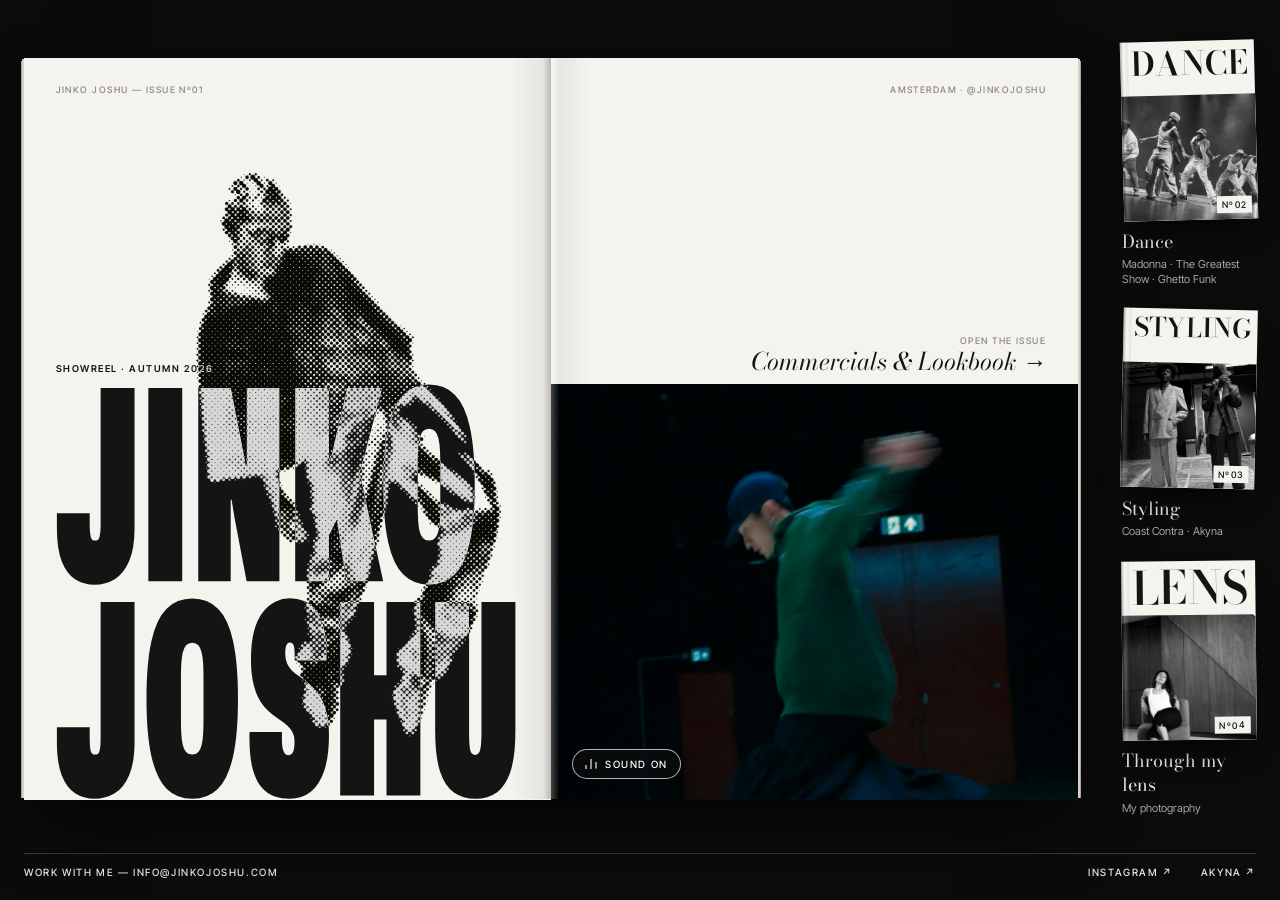
==== commit 5528fdde: "Magazine site: cover spread with reel, page-turn issues, new fonts and content - Cover: open magazin" ====
--- a/site/index.html
+++ b/site/index.html
@@ -4,375 +4,68 @@
   <meta charset="utf-8">
   <meta name="viewport" content="width=device-width, initial-scale=1">
   <title>Jinko Joshu — Magazine Nº01</title>
-  <meta name="description" content="Jinko Joshu — Amsterdam-based performer. Commercials, lookbook, dance, styling and the label Akyna.">
-  <meta property="og:title" content="Jinko Joshu — Nº01">
+  <meta name="description" content="Jinko Joshu — Amsterdam-based performer. Commercials, dance, styling, photography and the label Akyna.">
+  <meta property="og:title" content="Jinko Joshu — Magazine Nº01">
   <meta property="og:image" content="assets/img/jinko-portrait.jpg">
   <link rel="preconnect" href="https://fonts.googleapis.com">
   <link rel="preconnect" href="https://fonts.gstatic.com" crossorigin>
-  <link href="https://fonts.googleapis.com/css2?family=Archivo:wdth,wght@62..125,400..900&family=Noto+Sans+JP:wght@700&family=Reenie+Beanie&display=swap" rel="stylesheet">
+  <link href="https://fonts.googleapis.com/css2?family=Archivo:wdth,wght@62..125,800..900&family=Bodoni+Moda:ital,opsz,wght@0,6..96,400..700;1,6..96,400..700&family=Inter+Tight:wght@400;500;600&family=Noto+Sans+JP:wght@500&display=swap" rel="stylesheet">
   <link rel="icon" href="favicon.svg" type="image/svg+xml">
   <link rel="stylesheet" href="styles.css">
 </head>
-<body>
-<div class="paper">
+<body class="home">
 
-<!-- ───────── Cover ───────── -->
-<section id="cover" class="wrap cover">
-  <div class="kicker rule-b">
-    <span>Issue Nº01 — Autumn 2026</span>
-    <span class="hide-sm">Commercials · Lookbook · Dance · Styling · Akyna</span>
-    <a class="kick-link" href="https://www.instagram.com/jinkojoshu/" target="_blank" rel="noopener">Amsterdam · @jinkojoshu</a>
-  </div>
-
-  <h1 class="masthead">Jinko Joshu</h1>
-
-  <div class="cover-reel">
-    <video id="reel" muted playsinline autoplay poster="assets/poster/reel.jpg" aria-label="Showreel: short moments from Jinko Joshu's work"></video>
-    <span class="tag tag-accent"><span class="jp">創刊号</span>First issue</span>
-  </div>
-
-  <nav class="strip" aria-label="In this issue">
-    <a class="cl" href="#commercials"><span class="no">01</span><span class="nm">Commercials</span><span class="sb">Nike · Samsung · bol × JBL</span></a>
-    <a class="cl" href="#lookbook"><span class="no">02</span><span class="nm">Lookbook</span><span class="sb">In front of the lens</span></a>
-    <a class="cl" href="#dance"><span class="no">03</span><span class="nm">Dance</span><span class="sb">Madonna · Ghetto Funk</span></a>
-    <a class="cl" href="#styling"><span class="no">04</span><span class="nm">Styling</span><span class="sb">Coast Contra — Don’t Worry</span></a>
-    <a class="cl" href="#akyna"><span class="no">05</span><span class="nm">Akyna</span><span class="sb">The label</span></a>
-    <a class="cl" href="#contact"><span class="no">06</span><span class="nm">Work with me</span><span class="sb">Bookings &amp; collabs</span></a>
-  </nav>
-
-  <div class="cover-foot">
-    <span class="jp jp-sign">ジンコ・ジョシュ</span>
-    <div class="barcode" aria-hidden="true"></div>
-  </div>
-</section>
-
-<!-- ───────── Contents ───────── -->
-<section id="contents" class="wrap section">
-  <div class="spread">
-    <div class="col">
-      <div class="head-row rule-b">
-        <h2 class="h-sec">Contents</h2>
-        <span class="meta">Nº01</span>
+<main class="desk">
+  <article class="mag cover-mag" aria-label="Issue Nº01 — showreel">
+    <div class="page page-l" style="--band:56%">
+      <span class="folio">Jinko Joshu — Issue Nº01</span>
+      <span class="credit">Showreel · Autumn 2026</span>
+      <div class="band"><h1 class="giant " aria-label="Jinko Joshu"><span>Jinko</span><span>Joshu</span></h1></div>
+      <img class="silhouette" src="assets/mag/halftone-portrait.png" alt="">
+    </div>
+    <div class="page page-r" style="--band:56%">
+      <span class="folio folio-r">Amsterdam · @jinkojoshu</span>
+      <a class="open-issue" href="commercials.html"><span>Open the issue</span><b>Commercials &amp; Lookbook →</b></a>
+      <div class="reel-wrap">
+        <video id="reel" muted playsinline autoplay poster="assets/poster/reel.jpg" aria-label="Showreel: short moments from Jinko Joshu's work"></video>
+        <button class="sound" aria-pressed="false"><span class="sound-ico" aria-hidden="true"></span><span class="sound-txt">Sound on</span></button>
       </div>
-      <div class="toc-list">
-        <a class="toc" href="#commercials"><span>04</span><b>Commercials</b><span>Campaigns</span></a>
-        <a class="toc" href="#lookbook"><span>12</span><b>Lookbook</b><span>In front of the lens</span></a>
-        <a class="toc" href="#photography"><span>16</span><b>Through my lens</b><span>Photography</span></a>
-        <a class="toc" href="#dance"><span>20</span><b>Dance</b><span>Madonna · Claude</span></a>
-        <a class="toc" href="#tgs"><span>22</span><b>The Greatest Show</b><span>Nanjing, China</span></a>
-        <a class="toc" href="#yade"><span>24</span><b>Yade Lauren</b><span>Festival show</span></a>
-        <a class="toc" href="#ghettofunk"><span>26</span><b>Ghetto Funk</b><span>The collective</span></a>
-        <a class="toc" href="#styling"><span>30</span><b>Styling</b><span>Projects</span></a>
-        <a class="toc" href="#akyna"><span>36</span><b>Akyna</b><span>The label</span></a>
-        <a class="toc" href="#contact"><span>40</span><b>Work with me</b><span>Contact</span></a>
-      </div>
-      <div class="who">
-        <span class="who-h">Who is Jinko Joshu?</span>
-        <p>An Amsterdam-based performer working in commercials and campaigns. Jinko also dances on stage and at events, choreographs, shoots photography, styles — and runs the clothing label Akyna.</p>
-      </div>
-      <div class="box awards">
-        <span class="box-h">Awards</span>
-        <div class="dl"><span>Lucid Dreaming</span><i></i><span>Gouden Kalf competition</span></div>
-        <div class="dl"><span>Coast Contra — Don’t Worry</span><i></i><span>Berlin Music Video Awards</span></div>
-      </div>
-    </div>
-    <figure class="look">
-      <div class="look-frame">
-        <img src="assets/mag/halftone-portrait.png" alt="Jinko Joshu, full-length halftone portrait">
-        <span class="look-no">Look<br>01</span>
-        <span class="jp look-jp">ジンコ・ジョシュ</span>
-      </div>
-      <figcaption class="meta-row"><span>Jinko Joshu</span><span>Look 01/21</span></figcaption>
-    </figure>
-  </div>
-</section>
-
-<!-- ───────── 01 · Commercials ───────── -->
-<section id="commercials" class="wrap section">
-  <div class="meta-row"><span>Feature 01</span><span>p. 04</span></div>
-  <h2 class="h-feature">Commercials</h2>
-  <div class="comm">
-    <div class="cards">
-      <button class="card" data-video="assets/video/nike-member-days.mp4" data-caption="Nike — Member Days · 2023">
-        <div class="cardimg r-45"><video data-src="assets/video/clip-nike-member-days-4x5.mp4" poster="assets/thumbs/nike.jpg" muted loop playsinline preload="none"></video><span class="no">01</span><span class="play">▶</span></div>
-        <span class="c-brand">Nike</span><span class="c-sub">Member Days · 2023</span>
-      </button>
-      <button class="card" data-video="assets/video/samsung.mp4" data-caption="Samsung — Galaxy Z Flip6 · global campaign">
-        <div class="cardimg r-45"><img src="assets/thumbs/samsung.jpg" alt="" loading="lazy"><span class="no">02</span><span class="play">▶</span></div>
-        <span class="c-brand">Samsung</span><span class="c-sub">Galaxy Z Flip6 · global campaign</span>
-      </button>
-      <button class="card" data-video="assets/video/bol-x-jbl.mp4" data-caption="bol × JBL — Sport Offsite · 2026">
-        <div class="cardimg r-45"><img src="assets/thumbs/boljbl.jpg" alt="" loading="lazy"><span class="no">03</span><span class="play">▶</span></div>
-        <span class="c-brand">bol × JBL</span><span class="c-sub">Sport Offsite · 2026</span>
-      </button>
-      <button class="card" data-video="assets/video/lavish.mp4" data-caption="Lavish — Commercial · 2025">
-        <div class="cardimg r-45"><video data-src="assets/video/clip-lavish.mp4" poster="assets/thumbs/lavish.jpg" muted loop playsinline preload="none"></video><span class="no">04</span><span class="play">▶</span></div>
-        <span class="c-brand">Lavish</span><span class="c-sub">Commercial · 2025</span>
-      </button>
-      <button class="card" data-video="assets/video/philips.mp4" data-caption="Philips — Commercial · 2025">
-        <div class="cardimg r-45"><img src="assets/thumbs/philips.jpg" alt="" loading="lazy"><span class="no">05</span><span class="play">▶</span></div>
-        <span class="c-brand">Philips</span><span class="c-sub">Commercial · 2025</span>
-      </button>
-      <button class="card" data-video="assets/video/taf-2025.mp4" data-caption="Foot Athletes — Commercial · 2025">
-        <div class="cardimg r-45"><img src="assets/thumbs/taf.jpg" alt="" loading="lazy"><span class="no">06</span><span class="play">▶</span></div>
-        <span class="c-brand">Foot Athletes</span><span class="c-sub">Commercial · 2025</span>
-      </button>
-      <button class="card" data-video="assets/video/lucid-dreaming-trailer.mp4" data-caption="Lucid Dreaming — Trailer · 2023">
-        <div class="cardimg r-45"><video data-src="assets/video/clip-lucid-dreaming.mp4" poster="assets/thumbs/lucid.jpg" muted loop playsinline preload="none"></video><span class="no">07</span><span class="play">▶</span><span class="award">★ Gouden Kalf competition</span></div>
-        <span class="c-brand">Lucid Dreaming</span><span class="c-sub">Trailer · 2023</span>
-      </button>
-      <button class="card" data-video="assets/video/nike-bts.mp4" data-caption="Nike — Behind the scenes · male model">
-        <div class="cardimg r-45"><img src="assets/thumbs/nikebts.jpg" alt="" loading="lazy"><span class="no">08</span><span class="play">▶</span></div>
-        <span class="c-brand">Nike</span><span class="c-sub">Behind the scenes · male model</span>
-      </button>
-    </div>
-    <aside class="box">
-      <span class="box-h">Selected work</span>
-      <div class="dl"><span>Nike — Member Days</span><i></i><span>(2023)</span></div>
-      <div class="dl"><span>Lucid Dreaming</span><i></i><span>(2023)</span></div>
-      <div class="dl"><span>Samsung — Galaxy Z Flip6</span><i></i><span>(2024)</span></div>
-      <div class="dl"><span>Philips</span><i></i><span>(2025)</span></div>
-      <div class="dl"><span>Lavish</span><i></i><span>(2025)</span></div>
-      <div class="dl"><span>Foot Athletes</span><i></i><span>(2025)</span></div>
-      <div class="dl"><span>Claude — C’est La Vie</span><i></i><span>(2025)</span></div>
-      <div class="dl"><span>bol × JBL</span><i></i><span>(2026)</span></div>
-      <div class="dl"><span>Madonna — Confessions II</span><i></i><span>(Film)</span></div>
-      <span class="box-note">★ Lucid Dreaming — Gouden Kalf competition.</span>
-    </aside>
-  </div>
-</section>
-
-<!-- ───────── 02 · Lookbook ───────── -->
-<section id="lookbook" class="wrap section">
-  <div class="meta-row"><span>Feature 02</span><span>p. 12</span></div>
-  <h2 class="h-feature">Lookbook</h2>
-  <p class="deck deck-wide">In front of the lens — campaigns, editorials and polaroids.</p>
-  <div class="wall">
-    <button class="print" data-full="assets/img/jinko-portrait.jpg" data-caption="01 — Portrait"><img src="assets/img/jinko-portrait-sm.jpg" alt="Portrait" loading="lazy"><span class="hand no">1</span><span class="hand name">Portrait</span></button>
-    <button class="print" data-full="assets/img/nike-member-days-look.jpg" data-caption="02 — Nike — Member Days"><img src="assets/img/nike-member-days-look-sm.jpg" alt="Nike — Member Days" loading="lazy"><span class="hand no">2</span><span class="hand name">Nike</span></button>
-    <button class="print" data-full="assets/img/polaroid-01.jpg" data-caption="03 — Polaroid"><img src="assets/img/polaroid-01-sm.jpg" alt="Polaroid" loading="lazy"><span class="hand no">3</span><span class="hand name">Polas</span></button>
-    <button class="print" data-full="assets/img/polaroid-02.jpg" data-caption="04 — Polaroid"><img src="assets/img/polaroid-02-sm.jpg" alt="Polaroid" loading="lazy"><span class="hand no">4</span><span class="hand name">Polas</span></button>
-    <button class="print" data-full="assets/img/polaroid-03.jpg" data-caption="05 — Polaroid"><img src="assets/img/polaroid-03-sm.jpg" alt="Polaroid" loading="lazy"><span class="hand no">5</span><span class="hand name">Polas</span></button>
-    <button class="print" data-full="assets/img/bol-jbl-01.jpg" data-caption="06 — bol × JBL — campaign still"><img src="assets/img/bol-jbl-01-sm.jpg" alt="bol × JBL — campaign still" loading="lazy"><span class="hand no">6</span><span class="hand name">bol × JBL</span></button>
-    <button class="print" data-full="assets/img/bol-jbl-02.jpg" data-caption="07 — bol × JBL — campaign still"><img src="assets/img/bol-jbl-02-sm.jpg" alt="bol × JBL — campaign still" loading="lazy"><span class="hand no">7</span><span class="hand name">bol × JBL</span></button>
-    <button class="print" data-full="assets/img/bol-jbl-03.jpg" data-caption="08 — bol × JBL — campaign still"><img src="assets/img/bol-jbl-03-sm.jpg" alt="bol × JBL — campaign still" loading="lazy"><span class="hand no">8</span><span class="hand name">bol × JBL</span></button>
-    <button class="print" data-full="assets/img/adidas-lookbook.jpg" data-caption="09 — Adidas lookbook"><img src="assets/img/adidas-lookbook-sm.jpg" alt="Adidas lookbook" loading="lazy"><span class="hand no">9</span><span class="hand name">Adidas</span></button>
-    <button class="print" data-full="assets/img/pasqual-shoot.jpg" data-caption="10 — Pasqual shoot"><img src="assets/img/pasqual-shoot-sm.jpg" alt="Pasqual shoot" loading="lazy"><span class="hand no">10</span><span class="hand name">Pasqual</span></button>
-    <button class="print" data-full="assets/img/editorial-01.jpg" data-caption="11 — Editorial"><img src="assets/img/editorial-01-sm.jpg" alt="Editorial" loading="lazy"><span class="hand no">11</span><span class="hand name">Editorial</span></button>
-    <button class="print" data-full="assets/img/editorial-03.jpg" data-caption="12 — Editorial"><img src="assets/img/editorial-03-sm.jpg" alt="Editorial" loading="lazy"><span class="hand no">12</span><span class="hand name">Editorial</span></button>
-    <button class="print" data-full="assets/img/nath-martin.jpg" data-caption="13 — Photo: Nath Martin"><img src="assets/img/nath-martin-sm.jpg" alt="Photo: Nath Martin" loading="lazy"><span class="hand no">13</span><span class="hand name">Nath Martin</span></button>
-    <button class="print" data-full="assets/img/film-2025-01.jpg" data-caption="14 — Film, 2025"><img src="assets/img/film-2025-01-sm.jpg" alt="Film, 2025" loading="lazy"><span class="hand no">14</span><span class="hand name">Film &#x27;25</span></button>
-    <button class="print" data-full="assets/img/film-2025-02.jpg" data-caption="15 — Film, 2025"><img src="assets/img/film-2025-02-sm.jpg" alt="Film, 2025" loading="lazy"><span class="hand no">15</span><span class="hand name">Film &#x27;25</span></button>
-    <button class="print" data-full="assets/img/film-2025-03.jpg" data-caption="16 — Film, 2025"><img src="assets/img/film-2025-03-sm.jpg" alt="Film, 2025" loading="lazy"><span class="hand no">16</span><span class="hand name">Film &#x27;25</span></button>
-    <button class="print" data-full="assets/img/editorial-04.jpg" data-caption="17 — Editorial"><img src="assets/img/editorial-04-sm.jpg" alt="Editorial" loading="lazy"><span class="hand no">17</span><span class="hand name">Editorial</span></button>
-    <button class="print" data-full="assets/img/editorial-05.jpg" data-caption="18 — Editorial"><img src="assets/img/editorial-05-sm.jpg" alt="Editorial" loading="lazy"><span class="hand no">18</span><span class="hand name">Editorial</span></button>
-    <button class="print" data-full="assets/img/editorial-02.jpg" data-caption="19 — Editorial"><img src="assets/img/editorial-02-sm.jpg" alt="Editorial" loading="lazy"><span class="hand no">19</span><span class="hand name">Green</span></button>
-    <button class="print" data-full="assets/img/editorial-06.jpg" data-caption="20 — Editorial"><img src="assets/img/editorial-06-sm.jpg" alt="Editorial" loading="lazy"><span class="hand no">20</span><span class="hand name">Editorial</span></button>
-    <button class="print" data-full="assets/img/lucid-dreaming-group.jpg" data-caption="21 — Lucid Dreaming — cast"><img src="assets/img/lucid-dreaming-group-sm.jpg" alt="Lucid Dreaming — cast" loading="lazy"><span class="hand no">21</span><span class="hand name">Lucid</span></button>
-  </div>
-
-  <div id="photography" class="sub">
-    <div class="meta-row"><span>Feature 02.1</span><span>p. 16</span></div>
-    <div class="head-row rule-b"><h3 class="h-sec">Through my lens</h3><span class="meta">Shot by Jinko · film</span></div>
-    <div class="wall">
-    <button class="print" data-full="assets/img/photography-01.jpg" data-caption="01 — Shot by Jinko Joshu"><img src="assets/img/photography-01-sm.jpg" alt="Shot by Jinko Joshu" loading="lazy"><span class="hand no">1</span><span class="hand name">Film</span></button>
-    <button class="print" data-full="assets/img/photography-02.jpg" data-caption="02 — Shot by Jinko Joshu"><img src="assets/img/photography-02-sm.jpg" alt="Shot by Jinko Joshu" loading="lazy"><span class="hand no">2</span><span class="hand name">Film</span></button>
-    <button class="print" data-full="assets/img/photography-03.jpg" data-caption="03 — Shot by Jinko Joshu"><img src="assets/img/photography-03-sm.jpg" alt="Shot by Jinko Joshu" loading="lazy"><span class="hand no">3</span><span class="hand name">Film</span></button>
-    <button class="print" data-full="assets/img/photography-04.jpg" data-caption="04 — Shot by Jinko Joshu"><img src="assets/img/photography-04-sm.jpg" alt="Shot by Jinko Joshu" loading="lazy"><span class="hand no">4</span><span class="hand name">Film</span></button>
-    <button class="print" data-full="assets/img/photography-05.jpg" data-caption="05 — Shot by Jinko Joshu"><img src="assets/img/photography-05-sm.jpg" alt="Shot by Jinko Joshu" loading="lazy"><span class="hand no">5</span><span class="hand name">Film</span></button>
-    <button class="print" data-full="assets/img/photography-06.jpg" data-caption="06 — Shot by Jinko Joshu"><img src="assets/img/photography-06-sm.jpg" alt="Shot by Jinko Joshu" loading="lazy"><span class="hand no">6</span><span class="hand name">Film</span></button>
-    <button class="print" data-full="assets/img/photography-07.jpg" data-caption="07 — Shot by Jinko Joshu"><img src="assets/img/photography-07-sm.jpg" alt="Shot by Jinko Joshu" loading="lazy"><span class="hand no">7</span><span class="hand name">Film</span></button>
-    <button class="print" data-full="assets/img/photography-08.jpg" data-caption="08 — Shot by Jinko Joshu"><img src="assets/img/photography-08-sm.jpg" alt="Shot by Jinko Joshu" loading="lazy"><span class="hand no">8</span><span class="hand name">Film</span></button>
-    <button class="print" data-full="assets/img/photography-09.jpg" data-caption="09 — Shot by Jinko Joshu"><img src="assets/img/photography-09-sm.jpg" alt="Shot by Jinko Joshu" loading="lazy"><span class="hand no">9</span><span class="hand name">Film</span></button>
-    <button class="print" data-full="assets/img/photography-10.jpg" data-caption="10 — Shot by Jinko Joshu"><img src="assets/img/photography-10-sm.jpg" alt="Shot by Jinko Joshu" loading="lazy"><span class="hand no">10</span><span class="hand name">Film</span></button>
-    <button class="print" data-full="assets/img/photography-11.jpg" data-caption="11 — Shot by Jinko Joshu"><img src="assets/img/photography-11-sm.jpg" alt="Shot by Jinko Joshu" loading="lazy"><span class="hand no">11</span><span class="hand name">Film</span></button>
-    <button class="print" data-full="assets/img/photography-12.jpg" data-caption="12 — Shot by Jinko Joshu"><img src="assets/img/photography-12-sm.jpg" alt="Shot by Jinko Joshu" loading="lazy"><span class="hand no">12</span><span class="hand name">Film</span></button>
-    <button class="print" data-full="assets/img/photography-13.jpg" data-caption="13 — Shot by Jinko Joshu"><img src="assets/img/photography-13-sm.jpg" alt="Shot by Jinko Joshu" loading="lazy"><span class="hand no">13</span><span class="hand name">Film</span></button>
-    <button class="print" data-full="assets/img/photography-14.jpg" data-caption="14 — Shot by Jinko Joshu"><img src="assets/img/photography-14-sm.jpg" alt="Shot by Jinko Joshu" loading="lazy"><span class="hand no">14</span><span class="hand name">Film</span></button>
-    </div>
-  </div>
-</section>
-
-<!-- ───────── 03 · Dance ───────── -->
-<section id="dance" class="wrap section">
-  <div class="meta-row"><span>Feature 03</span><span>p. 20</span></div>
-  <h2 class="h-feature">Dance</h2>
-
-  <div class="highlight">
-    <button class="card" data-youtube="yJtckcMHM2g" data-start="415" data-caption="Madonna — Confessions II, The Film · Jinko from 06:55">
-      <div class="cardimg r-169">
-        <img src="assets/yt/yJtckcMHM2g.jpg" alt="" loading="lazy">
-        <span class="no">Highlight</span><span class="play">▶</span>
-        <span class="timestamp">▶ 06:55</span>
-      </div>
-    </button>
-    <div class="highlight-text">
-      <span class="meta">Music video · Madonna</span>
-      <span class="feat-h">Confessions II</span>
-      <p class="deck">Dancer in Madonna’s <i>Confessions II — The Film</i>. My part starts at 06:55; the player jumps straight there.</p>
-      <button class="more-btn" data-youtube="yJtckcMHM2g" data-start="415" data-caption="Madonna — Confessions II, The Film · Jinko from 06:55">Watch from 06:55 →</button>
-    </div>
-  </div>
-
-  <div class="highlight highlight-rev">
-    <div class="highlight-text">
-      <span class="meta">Music video · Eurovision 2025</span>
-      <span class="feat-h">Claude — C’est La Vie</span>
-      <p class="deck">Dancer in the official music video for Claude’s <i>C’est La Vie</i>, the Netherlands’ entry for Eurovision 2025.</p>
-      <button class="more-btn" data-youtube="hEHwr5k9pd0" data-caption="Claude — C’est La Vie · Official Music Video · Eurovision 2025">Watch →</button>
-    </div>
-    <button class="card" data-youtube="hEHwr5k9pd0" data-caption="Claude — C’est La Vie · Official Music Video · Eurovision 2025">
-      <div class="cardimg r-169"><img src="assets/yt/hEHwr5k9pd0.jpg" alt="" loading="lazy"><span class="no">Eurovision</span><span class="play">▶</span></div>
-    </button>
-  </div>
-
-  <!-- Project: The Greatest Show -->
-  <article id="tgs" class="project">
-    <div class="project-text">
-      <span class="meta">Project · Nanjing, China</span>
-      <h3 class="feat-h">The Greatest Show</h3>
-      <p class="deck">We were invited to Nanjing to create a two-hour show — and to dance in it ourselves, alongside 170 guest dancers from China. A challenge both as choreographer and as dancer.</p>
-      <span class="roles"><span>Choreographer</span><span>Dancer</span></span>
-    </div>
-    <div class="project-media">
-      <button class="card tile-wide" data-video="assets/video/dance-performance.mp4" data-caption="The Greatest Show — Nanjing">
-        <div class="cardimg r-169"><img src="assets/thumbs/dance-performance.jpg" alt="" loading="lazy"><span class="no">Film</span><span class="play">▶</span></div>
-      </button>
-      <button class="tile" data-full="assets/img/tgs-01.jpg" data-caption="The Greatest Show — Nanjing, China"><img src="assets/img/tgs-01-sm.jpg" alt="The Greatest Show — Nanjing, China" loading="lazy"></button>
-      <button class="tile" data-full="assets/img/tgs-02.jpg" data-caption="The Greatest Show — Nanjing, China"><img src="assets/img/tgs-02-sm.jpg" alt="The Greatest Show — Nanjing, China" loading="lazy"></button>
-      <button class="tile" data-full="assets/img/tgs-03.jpg" data-caption="The Greatest Show — Nanjing, China"><img src="assets/img/tgs-03-sm.jpg" alt="The Greatest Show — Nanjing, China" loading="lazy"></button>
     </div>
   </article>
 
-  <!-- Project: Yade Lauren -->
-  <article id="yade" class="project">
-    <div class="project-text">
-      <span class="meta">Project · Festival show</span>
-      <h3 class="feat-h">Yade Lauren</h3>
-      <p class="deck">Yade Lauren asked me to join her show as a performer. We played a festival together and brought more of a fashion vibe to her set.</p>
-      <span class="roles"><span>Performer</span></span>
-    </div>
-    <div class="project-media">
-      <button class="tile" data-full="assets/img/yade-01.jpg" data-caption="Yade Lauren — festival show"><img src="assets/img/yade-01-sm.jpg" alt="Yade Lauren — festival show" loading="lazy"></button>
-      <button class="tile" data-full="assets/img/yade-02.jpg" data-caption="Yade Lauren — festival show"><img src="assets/img/yade-02-sm.jpg" alt="Yade Lauren — festival show" loading="lazy"></button>
-      <button class="tile" data-full="assets/img/yade-03.jpg" data-caption="Yade Lauren — festival show"><img src="assets/img/yade-03-sm.jpg" alt="Yade Lauren — festival show" loading="lazy"></button>
-      <button class="tile" data-full="assets/img/yade-04.jpg" data-caption="Yade Lauren — festival show"><img src="assets/img/yade-04-sm.jpg" alt="Yade Lauren — festival show" loading="lazy"></button>
-    </div>
-  </article>
+  <nav class="shelf" aria-label="More issues">
+    <a class="mini" href="dance.html">
+      <div class="mini-cover">
+        <span class="mini-mast"><span class="fit">Dance</span></span>
+        <img src="assets/img/ghetto-funk-01-sm.jpg" alt="" style="object-position: 45% 40%">
+        <span class="mini-no">Nº02</span>
+      </div>
+      <span class="mini-cap"><b>Dance</b>Madonna · The Greatest Show · Ghetto Funk</span>
+    </a>
+    <a class="mini" href="styling.html">
+      <div class="mini-cover">
+        <span class="mini-mast"><span class="fit">Styling</span></span>
+        <img src="assets/img/coast-contra-01-sm.jpg" alt="" style="object-position: 50% 60%">
+        <span class="mini-no">Nº03</span>
+      </div>
+      <span class="mini-cap"><b>Styling</b>Coast Contra · Akyna</span>
+    </a>
+    <a class="mini" href="photography.html">
+      <div class="mini-cover">
+        <span class="mini-mast"><span class="fit">Lens</span></span>
+        <img src="assets/img/photography-02-sm.jpg" alt="" style="object-position: 50% 35%">
+        <span class="mini-no">Nº04</span>
+      </div>
+      <span class="mini-cap"><b>Through my lens</b>My photography</span>
+    </a>
+  </nav>
 
-  <div class="sub">
-    <div class="head-row rule-b"><h3 class="h-sec">More dance</h3><span class="meta">Stage · sessions · collabs</span></div>
-    <div class="cards cards-3">
-      <button class="card" data-video="assets/video/dance-jmd.mp4" data-caption="JMD — Stage">
-        <div class="cardimg r-169"><img src="assets/thumbs/dance-jmd.jpg" alt="" loading="lazy"><span class="no">JMD</span><span class="play">▶</span></div>
-        <span class="c-brand">JMD</span><span class="c-sub">Stage</span>
-      </button>
-      <button class="card" data-video="assets/video/dance-footage.mp4" data-caption="Dam Square — Street session · Amsterdam">
-        <div class="cardimg r-169"><img src="assets/thumbs/dance-footage.jpg" alt="" loading="lazy"><span class="no">Session</span><span class="play">▶</span></div>
-        <span class="c-brand">Dam Square</span><span class="c-sub">Street session · Amsterdam</span>
-      </button>
-      <button class="card" data-video="assets/video/dance-hashna.mp4" data-caption="Hashna — Collab">
-        <div class="cardimg r-169"><img src="assets/thumbs/dance-hashna.jpg" alt="" loading="lazy"><span class="no">Collab</span><span class="play">▶</span></div>
-        <span class="c-brand">Hashna</span><span class="c-sub">Collab</span>
-      </button>
-    </div>
-  </div>
-
-  <!-- Sub-category: Ghetto Funk Collective -->
-  <div id="ghettofunk" class="sub">
-    <div class="meta-row"><span>Feature 03.1</span><span>p. 26</span></div>
-    <div class="head-row rule-b">
-      <h3 class="h-sec">Ghetto Funk Collective</h3>
-      <span class="badge">Member of the collective</span>
-    </div>
-    <div class="gf">
-      <button class="card" data-youtube="0otuG_RO1mI" data-caption="“Just Feel” — 10 year anniversary, Ghetto Funk Collective">
-        <div class="cardimg r-169"><img src="assets/yt/0otuG_RO1mI.jpg" alt="" loading="lazy"><span class="no">GF/01</span><span class="play">▶</span></div>
-        <span class="c-brand">“Just Feel”</span><span class="c-sub">10 year anniversary</span>
-      </button>
-      <button class="card" data-youtube="oVR1SJvekRw" data-caption="Ghetto Funk Collective — Damn Right We Are Somebody">
-        <div class="cardimg r-169"><img src="assets/yt/oVR1SJvekRw.jpg" alt="" loading="lazy"><span class="no">GF/02</span><span class="play">▶</span></div>
-        <span class="c-brand">Damn Right</span><span class="c-sub">We Are Somebody</span>
-      </button>
-      <button class="card" data-youtube="CV84FmeBRbU" data-caption="Ghetto Funk Collective — Keep On Lovin’ Me (The Whispers)">
-        <div class="cardimg r-169"><img src="assets/yt/CV84FmeBRbU.jpg" alt="" loading="lazy"><span class="no">GF/03</span><span class="play">▶</span></div>
-        <span class="c-brand">Keep On Lovin’ Me</span><span class="c-sub">The Whispers</span>
-      </button>
-      <button class="card" data-video="assets/video/gf-mexico.mp4" data-caption="Ghetto Funk Collective — Mexico teaser">
-        <div class="cardimg r-169"><img src="assets/thumbs/gf-mexico.jpg" alt="" loading="lazy"><span class="no">GF/04</span><span class="play">▶</span></div>
-        <span class="c-brand">Mexico</span><span class="c-sub">Teaser</span>
-      </button>
-      <button class="card" data-video="assets/video/gf-james-brown.mp4" data-caption="Ghetto Funk Collective — James Brown session">
-        <div class="cardimg r-169"><img src="assets/thumbs/gf-james-brown.jpg" alt="" loading="lazy"><span class="no">GF/05</span><span class="play">▶</span></div>
-        <span class="c-brand">James Brown</span><span class="c-sub">Studio session</span>
-      </button>
-      <button class="card" data-full="assets/img/ghetto-funk-01.jpg" data-caption="Ghetto Funk Collective — photo: Salih Kilic">
-        <div class="cardimg r-32"><img src="assets/img/ghetto-funk-01-sm.jpg" alt="Ghetto Funk Collective — photo: Salih Kilic" loading="lazy"></div>
-        <span class="c-brand">On stage</span><span class="c-sub">Photo: Salih Kilic</span>
-      </button>
-      <button class="card" data-full="assets/img/ghetto-funk-02.jpg" data-caption="Ghetto Funk Collective — photo: Salih Kilic">
-        <div class="cardimg r-32"><img src="assets/img/ghetto-funk-02-sm.jpg" alt="Ghetto Funk Collective — photo: Salih Kilic" loading="lazy"></div>
-        <span class="c-brand">On stage</span><span class="c-sub">Photo: Salih Kilic</span>
-      </button>
-    </div>
-  </div>
-</section>
-
-<!-- ───────── 04 · Styling ───────── -->
-<section id="styling" class="wrap section">
-  <div class="meta-row"><span>Feature 04</span><span>p. 30</span></div>
-  <h2 class="h-feature">Styling</h2>
-  <div class="highlight">
-    <button class="card" data-youtube="NjRvXjSHze4" data-caption="Coast Contra — Don’t Worry (Official Music Video) · Styling">
-      <div class="cardimg r-169"><img src="assets/yt/NjRvXjSHze4.jpg" alt="" loading="lazy"><span class="no">Music video</span><span class="play">▶</span><span class="award">★ Berlin Music Video Awards</span></div>
-    </button>
-    <div class="highlight-text">
-      <span class="meta">Styling · Coast Contra</span>
-      <span class="feat-h">Don’t Worry</span>
-      <p class="deck">Styling for Coast Contra’s official music video “Don’t Worry”.</p>
-      <button class="more-btn" data-youtube="NjRvXjSHze4" data-caption="Coast Contra — Don’t Worry (Official Music Video) · Styling">Watch →</button>
-    </div>
-  </div>
-  <div class="wall wall-3">
-    <button class="print" data-full="assets/img/coast-contra-01.jpg" data-caption="01 — Styling — Coast Contra, Don’t Worry"><img src="assets/img/coast-contra-01-sm.jpg" alt="Styling — Coast Contra, Don’t Worry" loading="lazy"><span class="hand no">1</span><span class="hand name">Coast Contra</span></button>
-    <button class="print" data-full="assets/img/coast-contra-02.jpg" data-caption="02 — Styling — Coast Contra, Don’t Worry"><img src="assets/img/coast-contra-02-sm.jpg" alt="Styling — Coast Contra, Don’t Worry" loading="lazy"><span class="hand no">2</span><span class="hand name">Coast Contra</span></button>
-    <button class="print" data-full="assets/img/coast-contra-03.jpg" data-caption="03 — Styling — Coast Contra, Don’t Worry"><img src="assets/img/coast-contra-03-sm.jpg" alt="Styling — Coast Contra, Don’t Worry" loading="lazy"><span class="hand no">3</span><span class="hand name">Coast Contra</span></button>
-  </div>
-</section>
-
-<!-- ───────── 05 · Akyna ───────── -->
-<section class="wrap section">
-  <a class="feat feat-accent feat-wide" id="akyna" href="https://akyna-project.com/" target="_blank" rel="noopener">
-    <div class="feat-text">
-      <span class="meta">Feature 05 · p. 36</span>
-      <span class="feat-h">Akyna</span>
-      <span class="feat-deck">Akyna is the brand I started together with Pasqual. From production to design, we do everything ourselves.</span>
-      <span class="more">akyna-project.com ↗</span>
-    </div>
-    <div class="feat-img akyna-word"><span>AKYNA</span></div>
-  </a>
-</section>
-
-<!-- ───────── Back cover · Work with me ───────── -->
-<footer id="contact" class="back">
-  <div class="wrap back-in">
-    <div class="kicker rule-b-light"><span>Back cover</span><span>Bookings &amp; collabs</span></div>
-    <a class="book" href="mailto:info@jinkojoshu.com">Work with me</a>
-    <div class="back-foot">
-      <div class="col-s">
-        <a href="mailto:info@jinkojoshu.com">info@jinkojoshu.com</a>
-        <a href="https://www.instagram.com/jinkojoshu/" target="_blank" rel="noopener">Instagram — @jinkojoshu ↗</a>
-      </div>
-      <span class="jp">ジンコ・ジョシュ</span>
-      <div class="col-s right">
-        <div class="barcode light" aria-hidden="true"></div>
-        <span class="tiny">Nº01 · <span id="year">2026</span> · Amsterdam</span>
-      </div>
-    </div>
-  </div>
-</footer>
-
-</div>
+  <footer class="desk-foot">
+    <a href="mailto:info@jinkojoshu.com">Work with me — info@jinkojoshu.com</a>
+    <a href="https://www.instagram.com/jinkojoshu/" target="_blank" rel="noopener">Instagram ↗</a>
+    <a href="https://akyna-project.com/" target="_blank" rel="noopener">Akyna ↗</a>
+  </footer>
+</main>
 
 <dialog id="lightbox">
   <div class="lb-bar"><span class="lb-cap"></span><a class="lb-yt" target="_blank" rel="noopener" hidden>Open on YouTube ↗</a><button class="lb-close" aria-label="Close">Close ×</button></div>
--- a/site/styles.css
+++ b/site/styles.css
@@ -1,265 +1,289 @@
-/* Jinko Joshu — Magazine Nº01 */
+/* Jinko Joshu — magazines on a black table */
 :root {
-  --paper: #EBE4DA;
+  --desk: #0B0B0B;          /* the black background */
+  --on-desk: #ECE9E2;       /* text on the background */
+  --sheet: #F5F3EE;         /* the magazine paper */
   --ink: #141414;
+  --muted: #8A867E;
   --accent: #8CCBEA;
-  --red: #E3261C;
   --still: #D9D1C6;
-  --rule: 1.5px solid var(--ink);
+  --rule: 1px solid var(--ink);
+  --serif: 'Bodoni Moda', 'Didot', serif;      /* headlines, captions, text */
+  --sans: 'Inter Tight', 'Helvetica Neue', sans-serif;  /* small labels */
+  --display: 'Archivo', sans-serif;            /* only the giant stacked letters */
 }
 * { box-sizing: border-box; }
 html { scroll-behavior: smooth; }
-body { margin: 0; background: var(--paper); color: var(--ink); font-family: 'Archivo', sans-serif; font-stretch: 100%; }
+body { margin: 0; background: var(--desk); color: var(--on-desk); font-family: var(--sans); -webkit-font-smoothing: antialiased; }
 img, video { display: block; max-width: 100%; }
-a { color: var(--ink); }
+a { color: inherit; }
 button { font: inherit; color: inherit; background: none; border: 0; padding: 0; cursor: pointer; text-align: left; }
-
-.paper { background: var(--paper) url(assets/mag/paper.png) repeat; min-height: 100vh; }
-.wrap { max-width: 1320px; margin: 0 auto; padding-left: 24px; padding-right: 24px; }
-.section { padding-top: 64px; padding-bottom: 64px; border-top: var(--rule); }
 .jp { font-family: 'Noto Sans JP', sans-serif; }
-
-/* Small caps-style meta text */
-.kicker, .meta, .meta-row {
-  font-size: 12px; font-weight: 600; letter-spacing: .06em; text-transform: uppercase;
-}
-.kicker, .meta-row { display: flex; justify-content: space-between; gap: 16px; flex-wrap: wrap; }
-.meta-row { margin-bottom: 8px; }
-.rule-b { border-bottom: var(--rule); padding-bottom: 10px; }
-.kick-link { text-decoration: none; }
-.kick-link:hover, .kick-link:focus-visible { text-decoration: underline; }
-
-/* Display type: condensed Archivo */
-.masthead, .h-feature, .h-sec, .book, .feat-h {
-  font-weight: 900; font-stretch: 72%; text-transform: uppercase; margin: 0;
-}
-.masthead { font-size: clamp(64px, 17vw, 248px); line-height: .8; letter-spacing: -.025em; white-space: nowrap; }
-.h-feature { font-size: clamp(64px, 14vw, 210px); line-height: .8; letter-spacing: -.02em; margin-bottom: 28px; }
-.h-sec { font-size: 64px; line-height: .9; }
-.head-row { display: flex; justify-content: space-between; align-items: baseline; gap: 16px; margin-bottom: 24px; }
-
-/* ── Cover ── */
-.cover { min-height: 100vh; padding-top: 20px; padding-bottom: 64px; display: flex; flex-direction: column; gap: 14px; }
-.cover-reel {
-  position: relative; flex-grow: 1; min-height: 340px; max-height: 64vh; height: 56vh;
-  background: var(--ink); color: var(--paper); overflow: hidden;
-  display: flex; align-items: center; justify-content: center;
-}
-.cover-reel video { position: absolute; inset: 0; width: 100%; height: 100%; object-fit: cover; opacity: .9; }
-.tag { position: absolute; left: 16px; top: 16px; z-index: 1; padding: 6px 10px; font-size: 13px; font-weight: 800; text-transform: uppercase; display: flex; gap: 8px; align-items: center; }
-.tag-accent { background: var(--accent); color: var(--ink); }
-.strip { display: grid; grid-template-columns: repeat(6, minmax(0, 1fr)); border: var(--rule); }
-.cl { padding: 14px 16px; display: flex; flex-direction: column; gap: 6px; text-decoration: none; transition: background .2s, color .2s; }
-.cl + .cl { border-left: var(--rule); }
-.cl:hover, .cl:focus-visible { background: var(--ink); color: var(--paper); }
-.cl .no { font-size: 12px; font-weight: 600; letter-spacing: .06em; }
-.cl .nm { font-weight: 900; font-stretch: 75%; font-size: 26px; line-height: .95; text-transform: uppercase; }
-.cl .sb { font-size: 13px; line-height: 1.35; }
-
-.cover-foot { display: flex; justify-content: space-between; align-items: flex-end; gap: 16px; }
-.jp-sign { font-size: 15px; letter-spacing: .1em; }
-.barcode {
-  width: 150px; height: 40px;
-  background: repeating-linear-gradient(90deg, var(--ink) 0 2px, transparent 2px 4px, var(--ink) 4px 5px, transparent 5px 8px, var(--ink) 8px 11px, transparent 11px 13px, var(--ink) 13px 14px, transparent 14px 18px);
-}
-.barcode.light {
-  width: 170px; height: 44px;
-  background: repeating-linear-gradient(90deg, var(--paper) 0 2px, transparent 2px 4px, var(--paper) 4px 5px, transparent 5px 8px, var(--paper) 8px 11px, transparent 11px 13px, var(--paper) 13px 14px, transparent 14px 18px);
-}
-
-/* ── Contents ── */
-.spread { display: grid; grid-template-columns: minmax(0, 5fr) minmax(0, 7fr); gap: 24px; }
-.col { display: flex; flex-direction: column; gap: 28px; }
-.head-row.rule-b { padding-bottom: 8px; }
-.toc-list { display: flex; flex-direction: column; margin-top: -28px; }
-.toc {
-  display: grid; grid-template-columns: 44px minmax(0, 1fr) auto; gap: 12px; align-items: baseline;
-  padding: 12px 6px; border-bottom: 1px solid var(--ink); text-decoration: none; font-size: 13px;
-  transition: background .2s, color .2s;
-}
-.toc span:first-child { font-weight: 600; }
-.toc b { font-weight: 800; font-stretch: 80%; font-size: 22px; text-transform: uppercase; }
-.toc:hover, .toc:focus-visible { background: var(--ink); color: var(--paper); }
-.who { background: var(--accent); padding: 18px 20px; display: flex; flex-direction: column; gap: 10px; }
-.who-h { font-weight: 900; font-stretch: 75%; font-size: 24px; text-transform: uppercase; }
-.who p { margin: 0; font-size: 15px; line-height: 1.5; }
-
-.look { margin: 0; display: flex; flex-direction: column; gap: 10px; }
-.look-frame { position: relative; border: var(--rule); aspect-ratio: 4 / 5; display: flex; align-items: flex-end; justify-content: center; overflow: hidden; }
-.look-frame img { height: 94%; width: auto; }
-.look-no { position: absolute; left: 14px; top: 12px; font-weight: 900; font-stretch: 72%; font-size: clamp(48px, 7vw, 96px); line-height: .85; text-transform: uppercase; }
-.look-jp { position: absolute; right: 14px; top: 14px; writing-mode: vertical-rl; font-size: 16px; letter-spacing: .2em; }
-
-/* ── Cards (video / photo) ── */
-.comm { display: grid; grid-template-columns: minmax(0, 8fr) minmax(0, 4fr); gap: 24px; }
-.cards { display: grid; grid-template-columns: repeat(auto-fill, minmax(min(100%, 220px), 1fr)); gap: 24px 16px; }
-.card { display: flex; flex-direction: column; gap: 8px; text-decoration: none; }
-.cardimg { position: relative; border: var(--rule); background: var(--still); overflow: hidden; transition: outline-color .15s; outline: 2px solid transparent; outline-offset: 5px; }
-.cardimg img, .cardimg video { width: 100%; height: 100%; object-fit: cover; }
-.r-45 { aspect-ratio: 4 / 5; }
+/* small spaced capitals used for all labels */
+.pg-top, .folio, .credit, .open-issue span, .c-sub, .cardimg .no, .award, .timestamp, .roles span, .more-btn, .pno,
+.topbar, .turn, .chips, .count, .desk-foot, .mini-no, .lb-bar, .sound, .brand span, figcaption i {
+  font-family: var(--sans); font-weight: 500; letter-spacing: .16em; text-transform: uppercase;
+}
+
+/* ── The magazine object (cover + every spread) ── */
+.mag {
+  position: relative; display: grid; grid-template-columns: 1fr 1fr; aspect-ratio: 1.42;
+  background: var(--sheet); color: var(--ink);
+  /* stacked page edges + shadow */
+  box-shadow: -3px 0 0 -1px #D6D2CA, -5px 1px 0 -2px #A9A59D, 3px 0 0 -1px #D6D2CA, 5px 1px 0 -2px #A9A59D,
+              0 30px 70px -20px rgba(0,0,0,.9);
+}
+.mag::after { /* the gutter */
+  content: ""; position: absolute; top: 0; bottom: 0; left: 50%; width: 80px; transform: translateX(-50%); z-index: 5; pointer-events: none;
+  background: linear-gradient(90deg, transparent, rgba(0,0,0,.06) 40%, rgba(0,0,0,.24) 50%, rgba(255,255,255,.25) 50.5%, rgba(0,0,0,.05) 60%, transparent);
+}
+.page { --pbg: var(--sheet); position: relative; container-type: inline-size; overflow: hidden; background: var(--pbg); color: var(--ink); }
+.page.dark { --pbg: var(--ink); color: var(--sheet); }
+.page.accent { --pbg: var(--accent); }
+
+/* Giant stacked letters: sit in a band at the bottom of the page; main.js fits them to the band */
+.band { position: absolute; left: 6cqw; right: 6cqw; bottom: 0; height: var(--band, 44%); overflow: hidden; }
+.giant {
+  position: absolute; left: 0; bottom: 0; margin: 0; transform: scaleY(var(--stretch, 1)); transform-origin: bottom;
+  font-family: var(--display); font-weight: 900; font-stretch: 62%; text-transform: uppercase; font-size: 30cqw; line-height: .74; letter-spacing: .005em;
+}
+.giant.wide { font-stretch: 125%; letter-spacing: -.04em; }
+.giant span { display: block; height: .74em; overflow: hidden; white-space: nowrap; }
+.giant span + span { border-top: .022em solid var(--pbg); }
+
+/* page furniture */
+.pg { position: absolute; inset: 0 0 var(--band, 0) 0; padding: 5.5cqw 6cqw 6.5cqw; display: flex; flex-direction: column; gap: 3cqw; }
+.page[style*="--band"] .pg { padding-bottom: 3cqw; }
+.pg-top { display: flex; justify-content: space-between; gap: 12px; font-size: max(8px, 1.5cqw); color: var(--muted); }
+.dark .pg-top { color: #9C988F; }
+.accent .pg-top { color: var(--ink); }
+.pno { position: absolute; bottom: 2.4cqw; font-size: max(8px, 1.4cqw); color: var(--muted); z-index: 1; }
+.page-l .pno { left: 6cqw; }
+.page-r .pno { right: 6cqw; }
+.page[style*="--band"] .pno, .photo-page .pno { display: none; }
+.pg-title { margin: 0; font-family: var(--serif); font-weight: 400; font-size: 13.5cqw; line-height: .9; letter-spacing: -.025em; }
+.pg-h { margin: 0; font-family: var(--serif); font-weight: 400; font-size: 9cqw; line-height: .95; letter-spacing: -.02em; }
+.pg-deck { margin: 0; font-family: var(--serif); font-size: max(13px, 2.9cqw); line-height: 1.4; max-width: 34em; }
+.pg-note { font-family: var(--serif); font-style: italic; font-size: max(11px, 2.1cqw); line-height: 1.4; margin-top: auto; }
+.pg-grid {
+  flex: 1; min-height: 0; display: grid; gap: 4.5cqw 3.5cqw;
+  grid-template-columns: repeat(var(--cols), minmax(0, 1fr)); grid-template-rows: repeat(var(--rows), minmax(0, 1fr));
+}
+.span-all { grid-column: 1 / -1; }
+.badge { background: var(--accent); color: var(--ink); padding: 3px 7px; font-weight: 600; }
+.roles { display: flex; gap: 8px; flex-wrap: wrap; }
+.roles span { border: var(--rule); padding: 4px 9px; font-size: 10px; }
+.more-btn { align-self: flex-start; font-size: max(10px, 1.7cqw); font-weight: 600; padding: 6px 0; text-decoration: none; border-bottom: 1px solid currentColor; }
+.more-btn:hover, .more-btn:focus-visible { opacity: .6; }
+
+/* ── Cards ── */
+.card { display: flex; flex-direction: column; gap: 1.1cqw; text-decoration: none; min-height: 0; }
+.cardimg { position: relative; background: var(--still); overflow: hidden; }
+.cardimg img, .cardimg video { width: 100%; height: 100%; object-fit: cover; transition: transform .7s cubic-bezier(.2,.7,.2,1); }
+.card:hover .cardimg img, .card:hover .cardimg video { transform: scale(1.035); }
+.card.fill .cardimg { flex: 1; min-height: 0; }
 .r-169 { aspect-ratio: 16 / 9; }
-.r-32 { aspect-ratio: 3 / 2; }
-.award { position: absolute; left: 8px; bottom: 8px; background: var(--accent); color: var(--ink); padding: 4px 8px; font-size: 11px; font-weight: 800; letter-spacing: .04em; text-transform: uppercase; }
-.cards-3 { grid-template-columns: repeat(3, minmax(0, 1fr)); }
-
-/* ── Dance projects ── */
-.highlight-rev { grid-template-columns: minmax(0, 4fr) minmax(0, 8fr); }
-.project { display: grid; grid-template-columns: minmax(0, 4fr) minmax(0, 8fr); gap: 24px; border-top: var(--rule); padding-top: 24px; margin-top: 48px; }
-.project-text { display: flex; flex-direction: column; gap: 14px; }
-.project-text .feat-h { font-size: clamp(44px, 5.4vw, 80px); }
-.roles { display: flex; gap: 8px; flex-wrap: wrap; margin-top: auto; }
-.roles span { border: var(--rule); padding: 5px 10px; font-size: 12px; font-weight: 700; letter-spacing: .04em; text-transform: uppercase; }
-.project-media { display: grid; grid-template-columns: repeat(3, minmax(0, 1fr)); gap: 12px; align-content: start; }
-.project-media .tile-wide { grid-column: 1 / -1; }
-#yade .project-media { grid-template-columns: repeat(2, minmax(0, 1fr)); }
-.tile { display: block; border: var(--rule); overflow: hidden; aspect-ratio: 4 / 3; background: var(--still); outline: 2px solid transparent; outline-offset: 4px; }
-.tile img { width: 100%; height: 100%; object-fit: cover; transition: transform .5s ease; }
-.tile:hover, .tile:focus-visible { outline-color: var(--ink); }
-.tile:hover img { transform: scale(1.03); }
-.wall-3 { grid-template-columns: repeat(3, minmax(0, 1fr)); margin-top: 8px; }
-.akyna-word { align-items: center; padding: 18px; }
-.akyna-word span { font-weight: 900; font-stretch: 125%; font-size: clamp(56px, 9vw, 140px); letter-spacing: -.04em; line-height: 1; }
-.awards .dl span:last-child { white-space: normal; text-align: right; }
-.card:hover .cardimg, .card:focus-visible .cardimg { outline-color: var(--ink); }
 .card:focus-visible { outline: none; }
-.cardimg .no { position: absolute; left: 8px; top: 8px; background: var(--ink); color: var(--paper); padding: 3px 6px; font-size: 11px; font-weight: 600; }
-.cardimg .play { position: absolute; right: 8px; bottom: 8px; background: var(--paper); color: var(--ink); width: 28px; height: 28px; display: grid; place-items: center; font-size: 11px; }
-.c-brand { font-weight: 900; font-stretch: 80%; font-size: 20px; text-transform: uppercase; line-height: 1; }
-.c-sub { font-size: 13px; margin-top: -4px; }
-
-.box { border: var(--rule); padding: 18px; display: flex; flex-direction: column; gap: 14px; align-self: start; }
-.box-h { font-weight: 900; font-stretch: 75%; font-size: 22px; text-transform: uppercase; border-bottom: var(--rule); padding-bottom: 8px; }
-.dl { display: flex; align-items: baseline; gap: 6px; font-size: 13px; font-weight: 600; text-transform: uppercase; }
-.dl span { white-space: nowrap; }
-.dl i { flex-grow: 1; border-bottom: 1.5px dotted var(--ink); transform: translateY(-3px); }
-.box-note { font-size: 12px; line-height: 1.45; margin-top: 6px; }
-
-/* ── Loops ── */
-.loops { display: grid; grid-template-columns: repeat(5, minmax(0, 1fr)); gap: 16px; }
-.loops figure { margin: 0; display: flex; flex-direction: column; gap: 8px; }
-.loops video { width: 100%; aspect-ratio: 4 / 5; object-fit: cover; border: var(--rule); background: var(--ink); }
-.loops .meta-row { margin: 0; flex-wrap: nowrap; }
-
-/* ── Dance ── */
-.dance { display: grid; grid-template-columns: repeat(3, minmax(0, 1fr)); gap: 24px 16px; }
-.dance-main { grid-column: span 2; }
-.dance-side { display: flex; flex-direction: column; justify-content: space-between; gap: 16px; border: var(--rule); padding: 18px; }
-.deck { margin: 0; font-size: 17px; line-height: 1.45; max-width: 36ch; }
-.deck-wide { margin: -12px 0 24px; }
-.halftone { width: 100%; height: auto; mix-blend-mode: multiply; }
-
-/* ── Highlight (Madonna, Coast Contra) ── */
-.highlight { display: grid; grid-template-columns: minmax(0, 8fr) minmax(0, 4fr); gap: 24px; margin-bottom: 48px; }
-.highlight-text { border: var(--rule); padding: 18px; display: flex; flex-direction: column; gap: 12px; }
-.highlight-text .feat-h { font-size: clamp(40px, 4.6vw, 64px); }
-.timestamp { position: absolute; left: 8px; bottom: 8px; background: var(--accent); color: var(--ink); padding: 4px 8px; font-size: 12px; font-weight: 800; letter-spacing: .04em; }
-.more-btn { margin-top: auto; font-size: 13px; font-weight: 800; text-transform: uppercase; padding: 12px 0; }
-.more-btn:hover, .more-btn:focus-visible { text-decoration: underline; }
-.halftone-sm { width: 70%; align-self: center; margin-top: auto; }
-
-/* ── Ghetto Funk sub-category ── */
-.sub { margin-top: 64px; }
-.sub .head-row { flex-wrap: wrap; }
-.badge { background: var(--accent); padding: 6px 10px; font-size: 12px; font-weight: 800; letter-spacing: .04em; text-transform: uppercase; white-space: nowrap; }
-.gf { display: grid; grid-template-columns: repeat(6, minmax(0, 1fr)); gap: 24px 16px; }
-.gf .card { grid-column: span 2; }
-.gf .card:nth-child(n+4) { grid-column: span 3; }
-
-/* ── Pinned prints wall (lookbook + photography) ── */
-.wall {
-  display: grid; grid-template-columns: repeat(4, minmax(0, 1fr)); gap: 44px 32px;
-  background: #EFEEEA; border: var(--rule); padding: 56px clamp(20px, 4vw, 56px) 48px;
-}
-.print {
-  position: relative; display: block; background: #F8F7F3; padding: 10px;
-  box-shadow: 0 1px 1px rgba(0,0,0,.08), 0 10px 18px -10px rgba(0,0,0,.35);
-  transform: rotate(var(--r, 0deg)) translateY(var(--y, 0));
-  transition: transform .25s ease, box-shadow .25s ease;
-}
-.print:nth-child(3n+1) { --r: -.6deg; }
-.print:nth-child(3n+2) { --r: .4deg; --y: 4px; }
-.print:nth-child(3n)   { --r: .9deg; --y: -3px; }
-.print:hover, .print:focus-visible { transform: rotate(0) translateY(-4px); box-shadow: 0 2px 2px rgba(0,0,0,.08), 0 18px 28px -12px rgba(0,0,0,.4); outline: none; }
-.print:focus-visible { outline: 2px solid var(--ink); outline-offset: 6px; }
-/* the pin */
-.print::before { content: ""; position: absolute; left: 50%; top: -14px; width: 1.5px; height: 20px; background: #555; transform: rotate(28deg); transform-origin: bottom; }
-.print img { width: 100%; aspect-ratio: 3 / 4; object-fit: cover; }
-.hand { position: absolute; font-family: 'Reenie Beanie', cursive; color: var(--ink); line-height: 1; pointer-events: none; }
-.hand.no { left: 18px; top: 12px; font-size: 46px; text-shadow: 0 0 6px rgba(248,247,243,.85), 0 0 2px rgba(248,247,243,.9); }
-.hand.name { right: 14px; bottom: 22px; font-size: 38px; writing-mode: vertical-rl; transform: rotate(180deg); text-shadow: 0 0 6px rgba(248,247,243,.85), 0 0 2px rgba(248,247,243,.9); }
-
-/* ── Feature cards ── */
-.feats { display: grid; grid-template-columns: repeat(2, minmax(0, 1fr)); gap: 24px; }
-.feat { border: var(--rule); display: grid; grid-template-columns: minmax(0, 1fr) minmax(0, 1fr); min-height: 360px; text-decoration: none; }
-.feat-accent { background: var(--accent); }
-.feat-wide { grid-template-columns: minmax(0, 5fr) minmax(0, 7fr); }
-.feat-text { padding: 18px; display: flex; flex-direction: column; gap: 12px; border-right: var(--rule); }
-.feat-h { font-size: clamp(40px, 4.6vw, 64px); line-height: .85; }
-.feat-deck { font-size: 14px; line-height: 1.45; }
-.more { margin-top: auto; font-size: 13px; font-weight: 800; text-transform: uppercase; }
-.feat:hover .more, .feat:focus-visible .more { text-decoration: underline; }
-.feat-img { display: flex; align-items: flex-end; justify-content: center; overflow: hidden; padding-top: 12px; }
-.feat-img img { width: 92%; height: auto; mix-blend-mode: multiply; }
-.ph { align-self: center; font-size: 12px; font-weight: 600; text-transform: uppercase; }
-
-/* ── Back cover ── */
-.back { background: var(--ink); color: var(--paper); }
-.back a { color: var(--paper); }
-.back-in { padding-top: 72px; padding-bottom: 28px; display: flex; flex-direction: column; gap: 40px; }
-.rule-b-light { border-bottom: 1.5px solid var(--paper); padding-bottom: 10px; }
-.book { text-decoration: none; font-size: clamp(56px, 11vw, 170px); line-height: .8; letter-spacing: -.02em; transition: color .2s; }
-.book:hover, .book:focus-visible { color: var(--accent); }
-.back-foot { display: flex; justify-content: space-between; align-items: flex-end; gap: 24px; flex-wrap: wrap; font-size: 14px; font-weight: 600; text-transform: uppercase; }
-.col-s { display: flex; flex-direction: column; gap: 8px; }
-.col-s.right { align-items: flex-end; }
-.tiny { font-size: 11px; }
-.back .jp { letter-spacing: .1em; }
+.card:focus-visible .cardimg { outline: 1.5px solid var(--ink); outline-offset: 4px; }
+.cardimg .no { position: absolute; left: 7px; top: 7px; color: #fff; font-size: 9px; text-shadow: 0 1px 6px rgba(0,0,0,.5); }
+.cardimg .play { position: absolute; right: 8px; bottom: 8px; width: 30px; height: 30px; border-radius: 50%; display: grid; place-items: center; font-size: 9px; color: #fff; background: rgba(20,20,20,.35); border: 1px solid rgba(255,255,255,.8); backdrop-filter: blur(4px); }
+.award, .timestamp { position: absolute; left: 7px; bottom: 8px; background: var(--sheet); color: var(--ink); padding: 4px 7px; font-size: 9px; }
+.c-brand { font-family: var(--serif); font-weight: 500; font-size: max(14px, 3.5cqw); line-height: 1; }
+.c-sub { font-size: max(8px, 1.45cqw); color: var(--muted); margin-top: -.3cqw; }
+.feature-v { flex: 1; min-height: 0; display: flex; justify-content: center; }
+.feature-v .card { width: min(100%, 52cqw); }
+
+.tile { display: block; min-height: 0; overflow: hidden; background: var(--still); }
+.tile img { width: 100%; height: 100%; object-fit: cover; transition: transform .7s cubic-bezier(.2,.7,.2,1); }
+.tile:hover img { transform: scale(1.035); }
+.tile:focus-visible { outline: 1.5px solid var(--ink); outline-offset: 4px; }
+
+/* brands ("worked with") */
+.brands { display: grid; grid-template-columns: 1fr 1fr; border-top: var(--rule); flex: 1; align-content: start; }
+.brand { display: flex; justify-content: space-between; align-items: baseline; gap: 8px; padding: 2.6cqw 0; border-bottom: var(--rule); }
+.brand:nth-child(odd) { padding-right: 3cqw; border-right: var(--rule); }
+.brand:nth-child(even) { padding-left: 3cqw; }
+.brand b { font-family: var(--serif); font-weight: 500; font-size: max(14px, 4.2cqw); line-height: 1; }
+.brand span { font-size: max(8px, 1.4cqw); color: var(--muted); white-space: nowrap; }
+
+/* ── Photo layouts (lookbook + photography) ── */
+.ph { margin: 0; display: flex; flex-direction: column; gap: 1.6cqw; min-height: 0; }
+.ph-img { display: block; min-height: 0; }
+.ph-img img { width: 100%; height: 100%; object-fit: cover; }
+.ph figcaption { font-family: var(--serif); font-style: italic; font-size: max(11px, 2cqw); }
+.ph figcaption i { font-style: normal; font-size: max(8px, 1.4cqw); margin-right: .8em; color: var(--muted); }
+.ph-img:focus-visible { outline: 1.5px solid var(--ink); outline-offset: 4px; }
+/* full-bleed: the photo is the page */
+.ph-bleed { position: absolute; inset: 0; }
+.ph-bleed .ph-img { position: absolute; inset: 0; }
+.ph-bleed figcaption { position: absolute; left: 6cqw; bottom: 4.5cqw; color: #fff; text-shadow: 0 1px 10px rgba(0,0,0,.45); }
+.ph-bleed figcaption i { color: rgba(255,255,255,.8); }
+/* framed: the photo in the page margins, whole, caption below */
+.ph-framed { flex: 1; }
+.ph-framed .ph-img { flex: 1; }
+.ph-framed .ph-img img { object-fit: contain; object-position: left center; }
+/* two photos side by side, or stacked */
+.ph-pair { flex: 1; min-height: 0; display: grid; grid-template-columns: 1fr 1fr; gap: 4cqw; align-items: center; }
+.ph-pair .ph-img img { height: auto; }
+.ph-pair .ph:nth-child(2) { margin-top: 14cqw; }
+.ph-stack { grid-template-columns: 1fr; grid-template-rows: repeat(2, minmax(0, 1fr)); align-items: stretch; gap: 5cqw; }
+.ph-stack .ph:nth-child(2) { margin-top: 0; }
+.ph-stack .ph-img { flex: 1; }
+.ph-stack .ph-img img { height: 100%; object-fit: contain; object-position: left center; }
+
+/* contact page */
+.contact-links { display: flex; flex-direction: column; gap: 2cqw; font-family: var(--serif); font-size: max(15px, 3.8cqw); }
+.contact-links a { text-decoration: none; }
+.contact-links a:hover, .contact-links a:focus-visible { color: var(--accent); }
+.contact-links .jp { font-size: max(11px, 2cqw); letter-spacing: .12em; color: #9C988F; }
+
+/* ── Cover: open magazine with the reel + small magazines ── */
+.desk {
+  min-height: 100vh; max-width: 1480px; margin: 0 auto; padding: 28px 24px 22px;
+  display: grid; grid-template-columns: minmax(0, 1fr) clamp(96px, min(10.5vw, 15.5vh), 160px);
+  grid-template-rows: minmax(0, 1fr) auto; gap: 24px 44px; align-items: center;
+}
+.cover-mag { width: min(100%, calc((100vh - 110px) * 1.42)); justify-self: center; }
+.folio { position: absolute; top: 5cqw; left: 6cqw; font-size: max(9px, 1.6cqw); color: var(--muted); }
+.folio-r { left: auto; right: 6cqw; }
+.credit { position: absolute; left: 6cqw; bottom: calc(var(--band) + 2cqw); font-weight: 600; font-size: max(9px, 1.8cqw); }
+/* the silhouette stands in front of the name; where it crosses the black letters its dots turn light */
+.silhouette { position: absolute; right: 3cqw; bottom: 5%; height: 82%; width: auto; filter: invert(1); mix-blend-mode: difference; pointer-events: none; }
+.reel-wrap { position: absolute; left: 0; right: 0; bottom: 0; height: var(--band); background: var(--ink); overflow: hidden; }
+.reel-wrap video { width: 100%; height: 100%; object-fit: cover; object-position: 50% 35%; }
+.open-issue { position: absolute; right: 6cqw; bottom: calc(var(--band) + 2cqw); display: flex; flex-direction: column; align-items: flex-end; gap: 4px; text-decoration: none; }
+.open-issue span { font-size: max(9px, 1.6cqw); color: var(--muted); }
+.open-issue b { font-family: var(--serif); font-style: italic; font-weight: 400; font-size: max(17px, 4.6cqw); line-height: 1; }
+.open-issue:hover b, .open-issue:focus-visible b { text-decoration: underline; text-decoration-thickness: 1px; text-underline-offset: 4px; }
+.sound {
+  position: absolute; left: 4cqw; bottom: 4cqw; display: flex; align-items: center; gap: 8px; padding: 8px 12px; border-radius: 999px;
+  font-size: 10px; color: #fff; background: rgba(20,20,20,.4); border: 1px solid rgba(255,255,255,.7); backdrop-filter: blur(6px);
+}
+.sound:hover, .sound:focus-visible { background: rgba(20,20,20,.7); }
+.sound-ico { width: 12px; height: 10px; background:
+  linear-gradient(currentColor, currentColor) 0 100% / 2px 40% no-repeat,
+  linear-gradient(currentColor, currentColor) 5px 100% / 2px 100% no-repeat,
+  linear-gradient(currentColor, currentColor) 10px 100% / 2px 65% no-repeat; opacity: .55; }
+.sound[aria-pressed="true"] .sound-ico { opacity: 1; animation: eq .9s ease-in-out infinite alternate; }
+@keyframes eq { to { background-size: 2px 90%, 2px 45%, 2px 100%; } }
+
+.shelf { display: flex; flex-direction: column; gap: 22px; }
+.mini { display: flex; flex-direction: column; gap: 9px; text-decoration: none; }
+.mini-cover {
+  position: relative; aspect-ratio: 3 / 4; background: var(--sheet); color: var(--ink); overflow: hidden; container-type: inline-size;
+  box-shadow: 0 18px 30px -14px rgba(0,0,0,.9);
+  transform: rotate(var(--r, -1.5deg)); transition: transform .4s cubic-bezier(.2,.7,.2,1);
+}
+.mini:nth-child(2) .mini-cover { --r: 1.2deg; }
+.mini:nth-child(3) .mini-cover { --r: -.6deg; }
+.mini-cover::after { /* the spine */
+  content: ""; position: absolute; inset: 0 auto 0 0; width: 8px; pointer-events: none;
+  background: linear-gradient(90deg, rgba(0,0,0,.28), rgba(255,255,255,.18) 40%, rgba(0,0,0,.06));
+}
+.mini-cover img { position: absolute; left: 0; right: 0; bottom: 0; width: 100%; height: 70%; object-fit: cover; filter: grayscale(1) contrast(1.1); transition: filter .4s ease; }
+.mini-mast { position: absolute; left: 8%; right: 6%; top: 5%; display: block; font-family: var(--serif); font-weight: 600; text-transform: uppercase; line-height: .8; letter-spacing: .01em; }
+.mini-mast .fit { display: inline-block; white-space: nowrap; font-size: 24cqw; }
+.mini-no { position: absolute; right: 6px; bottom: 6px; background: var(--sheet); color: var(--ink); padding: 3px 5px; font-size: 9px; }
+.mini-cap { display: flex; flex-direction: column; gap: 3px; font-size: 11px; line-height: 1.35; color: #A9A59D; }
+.mini-cap b { font-family: var(--serif); font-weight: 400; font-size: 18px; color: var(--on-desk); }
+.mini:hover .mini-cover, .mini:focus-visible .mini-cover { transform: rotate(0) translateY(-6px); }
+.mini:hover img, .mini:focus-visible img { filter: none; }
+.mini:focus-visible { outline: none; }
+.mini:focus-visible .mini-cover { outline: 1.5px solid var(--on-desk); outline-offset: 6px; }
+
+.desk-foot { grid-column: 1 / -1; display: flex; gap: 12px 28px; flex-wrap: wrap; border-top: 1px solid #3A3936; padding-top: 12px; font-size: 10px; }
+.desk-foot a { text-decoration: none; }
+.desk-foot a:first-child { margin-right: auto; }
+.desk-foot a:hover, .desk-foot a:focus-visible { color: var(--accent); }
+
+/* ── Inside: the magazine reader ── */
+.topbar { display: flex; align-items: center; gap: 10px 24px; flex-wrap: wrap; padding: 14px 24px; border-bottom: 1px solid #2A2927; font-size: 10px; }
+.topbar a { text-decoration: none; }
+.topbar a:hover, .topbar a:focus-visible { color: var(--accent); }
+.tb-name { font-family: var(--serif); font-weight: 500; font-size: 20px; letter-spacing: .14em; }
+.tb-nav { margin-left: auto; display: flex; gap: 8px 22px; flex-wrap: wrap; }
+.tb-nav a[aria-current] { border-bottom: 1px solid var(--on-desk); padding-bottom: 3px; }
+.tb-mail { border: 1px solid var(--on-desk); padding: 7px 11px; }
+
+.reader { min-height: calc(100vh - 56px); display: flex; flex-direction: column; }
+.stage { flex: 1; display: grid; grid-template-columns: 72px minmax(0, 1fr) 72px; align-items: center; gap: 16px; padding: 24px 16px 12px; }
+.spreads { display: grid; justify-items: center; }
+.spread { grid-area: 1 / 1; width: min(100%, calc((100vh - 170px) * 1.42)); }
+.paged .spread:not(.on) { display: none; }
+.turn { display: flex; flex-direction: column; align-items: center; gap: 9px; color: var(--on-desk); font-size: 9px; text-align: center; }
+.turn .arrow { width: 54px; height: 54px; border: 1px solid var(--on-desk); border-radius: 50%; display: grid; place-items: center; font-family: var(--serif); font-size: 20px; letter-spacing: 0; transition: background .25s, color .25s; }
+.turn:hover .arrow, .turn:focus-visible .arrow { background: var(--on-desk); color: var(--desk); }
+.turn:focus-visible { outline: none; }
+.reader-foot { display: flex; justify-content: space-between; align-items: center; gap: 12px 24px; flex-wrap: wrap; padding: 4px 24px 20px; font-size: 10px; }
+.chips { display: flex; gap: 8px; flex-wrap: wrap; }
+.chips a { text-decoration: none; border: 1px solid #4A4844; padding: 7px 11px; }
+.chips a:hover, .chips a:focus-visible { border-color: var(--on-desk); }
+.chips a.on { background: var(--on-desk); color: var(--desk); border-color: var(--on-desk); }
+.count { color: #9C988F; }
+
+/* page turn: the turning page is a 3D leaf with the old page on its front and the new page on its back */
+.flip-layer { position: absolute; inset: 0; z-index: 4; perspective: 2600px; pointer-events: none; }
+.flip-static, .flipper, .flip-cast { position: absolute; top: 0; bottom: 0; width: 50%; }
+.flipper { transform-style: preserve-3d; will-change: transform; }
+.flipper.from-r { left: 50%; transform-origin: left center; }
+.flipper.from-l { left: 0; transform-origin: right center; }
+.face { position: absolute; inset: 0; overflow: hidden; backface-visibility: hidden; -webkit-backface-visibility: hidden; }
+.face.back { transform: rotateY(180deg); }
+.face > .page, .flip-static > .page { position: absolute; inset: 0; }
+.shade { position: absolute; inset: 0; opacity: 0; pointer-events: none; }
+.from-r .front .shade { background: linear-gradient(90deg, rgba(0,0,0,.45), rgba(0,0,0,.08) 60%, rgba(255,255,255,.12)); }
+.from-r .back .shade  { background: linear-gradient(270deg, rgba(0,0,0,.4), rgba(0,0,0,.05) 50%, transparent); }
+.from-l .front .shade { background: linear-gradient(270deg, rgba(0,0,0,.45), rgba(0,0,0,.08) 60%, rgba(255,255,255,.12)); }
+.from-l .back .shade  { background: linear-gradient(90deg, rgba(0,0,0,.4), rgba(0,0,0,.05) 50%, transparent); }
+.flip-cast { opacity: 0; }
+.flip-cast.on-r { left: 50%; background: linear-gradient(90deg, rgba(0,0,0,.35), transparent 70%); }
+.flip-cast.on-l { left: 0; background: linear-gradient(270deg, rgba(0,0,0,.35), transparent 70%); }
 
 /* ── Lightbox ── */
-dialog#lightbox { border: 0; padding: 0; margin: 0; width: 100vw; height: 100vh; max-width: 100vw; max-height: 100vh; background: transparent; color: var(--paper); }
-dialog#lightbox::backdrop { background: rgba(20,20,20,.96); }
-.lb-bar { position: fixed; inset: 0 0 auto; display: flex; justify-content: space-between; align-items: center; gap: 16px; padding: 14px 24px; border-bottom: 1.5px solid var(--paper); font-size: 12px; font-weight: 600; letter-spacing: .06em; text-transform: uppercase; z-index: 2; }
-.lb-yt { margin-left: auto; color: var(--paper); font-weight: 800; padding: 10px 0; }
-.lb-close { font-weight: 800; padding: 10px 0; color: var(--paper); }
+dialog#lightbox { border: 0; padding: 0; margin: 0; width: 100vw; height: 100vh; max-width: 100vw; max-height: 100vh; background: transparent; color: var(--sheet); }
+dialog#lightbox::backdrop { background: rgba(10,10,10,.96); }
+.lb-bar { position: fixed; inset: 0 0 auto; display: flex; justify-content: space-between; align-items: center; gap: 16px; padding: 14px 24px; border-bottom: 1px solid rgba(245,243,238,.4); font-size: 10px; z-index: 2; }
+.lb-yt { margin-left: auto; color: var(--sheet); padding: 10px 0; }
+.lb-close { padding: 10px 0; color: var(--sheet); }
 .lb-body { width: 100%; height: 100%; display: grid; place-items: center; padding: 72px 16px 16px; }
 .lb-body iframe { width: min(100%, calc((100vh - 96px) * 16 / 9)); aspect-ratio: 16 / 9; border: 0; }
+.lb-body iframe.vertical { width: auto; height: calc(100vh - 96px); max-width: 100%; aspect-ratio: 9 / 16; }
 .lb-body video, .lb-body img { max-width: 100%; max-height: calc(100vh - 96px); width: auto; }
 
 /* ── Responsive ── */
 @media (max-width: 1000px) {
-  .loops { grid-template-columns: repeat(3, minmax(0, 1fr)); }
-  .dance { grid-template-columns: 1fr 1fr; }
-  .wall, .wall-3 { grid-template-columns: repeat(2, minmax(0, 1fr)); }
-  .strip { grid-template-columns: repeat(3, minmax(0, 1fr)); }
-  .cl:nth-child(4) { border-left: 0; }
-  .cl:nth-child(n+4) { border-top: var(--rule); }
-  .gf { grid-template-columns: 1fr 1fr; }
-  .gf .card, .gf .card:nth-child(n+4) { grid-column: auto; }
-}
-@media (max-width: 900px) {
-  .spread, .feats, .comm, .highlight, .highlight-rev, .project { grid-template-columns: 1fr; }
-  .strip { grid-template-columns: 1fr; }
-  .cl + .cl { border-left: 0; border-top: var(--rule); }
-  .hide-sm { display: none !important; }
-  .feat { grid-template-columns: 1fr; }
-  .feat-text { border-right: 0; border-bottom: var(--rule); }
-  .h-sec { font-size: 48px; }
-  .masthead { white-space: normal; font-size: clamp(64px, 26vw, 200px); }
-  .h-feature { font-size: clamp(44px, 15vw, 140px); }
-  .book { font-size: clamp(64px, 22vw, 180px); }
-}
-@media (max-width: 600px) {
-  .loops { grid-template-columns: 1fr 1fr; }
-  .dance { grid-template-columns: 1fr; }
-  .dance-main { grid-column: auto; }
-  .cover-reel { height: 48vh; }
-  .wall, .wall-3 { grid-template-columns: 1fr 1fr; gap: 28px 16px; padding: 32px 14px 24px; }
-  .print { padding: 6px; }
-  .hand.no { font-size: 30px; left: 12px; top: 8px; }
-  .hand.name { font-size: 24px; right: 8px; bottom: 12px; }
-  .cards-3 { grid-template-columns: 1fr; }
-  .project-media, #yade .project-media { grid-template-columns: 1fr 1fr; }
-  .gf { grid-template-columns: 1fr; }
+  .desk { grid-template-columns: 1fr; grid-template-rows: auto; align-items: start; }
+  .cover-mag { width: 100%; }
+  .shelf { flex-direction: row; justify-content: center; gap: 28px; }
+  .mini { width: min(30%, 200px); }
+  .tb-nav { margin-left: 0; order: 3; width: 100%; }
+}
+/* Phones: pages stack and you scroll through the magazine */
+@media (max-width: 760px) {
+  .mag { grid-template-columns: 1fr; aspect-ratio: auto; }
+  .mag::after { display: none; }
+  .page { aspect-ratio: 1 / 1.414; }
+  .stage { grid-template-columns: 1fr; padding: 16px 16px 8px; }
+  .turn { display: none; }
+  .spreads { gap: 28px; }
+  .spread { grid-area: auto; width: 100%; }
+  .reader-foot { position: sticky; bottom: 0; background: var(--desk); padding: 8px 16px; border-top: 1px solid #2A2927; }
+  .count, .tb-home { display: none; }
+  .chips, .tb-nav { flex-wrap: nowrap; overflow-x: auto; scrollbar-width: none; }
+  .chips a, .tb-nav a { white-space: nowrap; flex-shrink: 0; }
+  .chips a { padding: 6px 9px; }
+  .topbar { padding: 12px 16px 10px; gap: 10px 16px; }
+  .tb-mail { margin-left: auto; padding: 6px 9px; }
+
+  .desk { padding: 20px 16px; gap: 32px; }
+  .cover-mag .page-l { aspect-ratio: 1 / 1.08; --band: 64% !important; }
+  .cover-mag .page-r { aspect-ratio: 4 / 5; border-top: 2px solid var(--sheet); --band: 100% !important; }
+  .cover-mag .folio-r { display: none; }
+  .open-issue { bottom: auto; top: 4cqw; right: 4cqw; z-index: 1; background: var(--sheet); padding: 8px 10px; }
+  .shelf { gap: 14px; }
+  .mini { width: 33%; }
+  .mini-cap { font-size: 10px; }
+  .mini-cap b { font-size: 15px; }
 }
 @media (prefers-reduced-motion: reduce) {
   html { scroll-behavior: auto; }
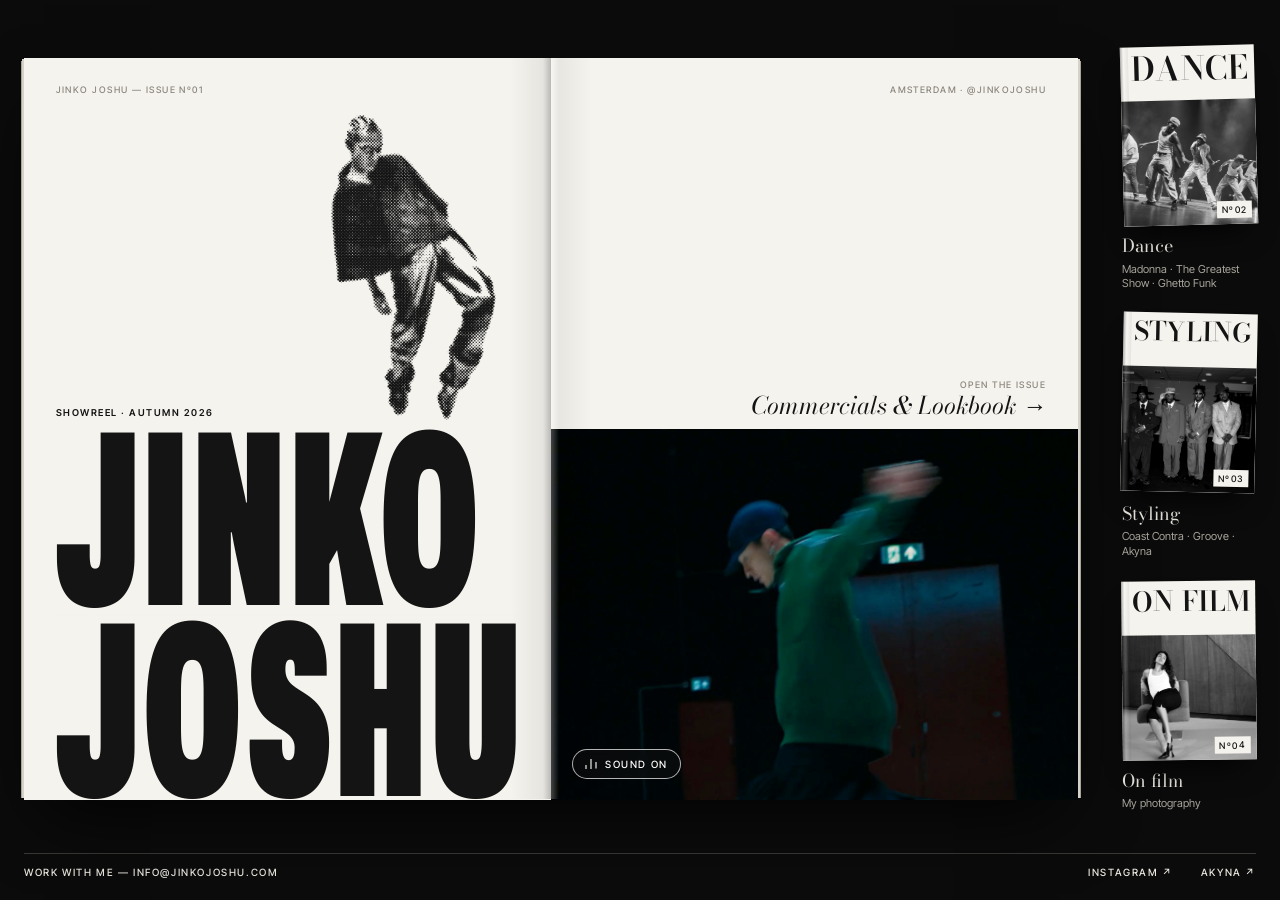
==== commit de1598f1: "Cover transition and soundtrack, Ghetto Funk chapter, Groove, Akyna photos, On film issue - Cover: s" ====
--- a/site/index.html
+++ b/site/index.html
@@ -17,17 +17,18 @@
 
 <main class="desk">
   <article class="mag cover-mag" aria-label="Issue Nº01 — showreel">
-    <div class="page page-l" style="--band:56%">
+    <div class="page page-l" style="--band:50%">
       <span class="folio">Jinko Joshu — Issue Nº01</span>
       <span class="credit">Showreel · Autumn 2026</span>
+      <img class="silhouette" src="assets/mag/halftone-portrait.png" alt="">
       <div class="band"><h1 class="giant " aria-label="Jinko Joshu"><span>Jinko</span><span>Joshu</span></h1></div>
-      <img class="silhouette" src="assets/mag/halftone-portrait.png" alt="">
     </div>
-    <div class="page page-r" style="--band:56%">
+    <div class="page page-r" style="--band:50%">
       <span class="folio folio-r">Amsterdam · @jinkojoshu</span>
       <a class="open-issue" href="commercials.html"><span>Open the issue</span><b>Commercials &amp; Lookbook →</b></a>
       <div class="reel-wrap">
         <video id="reel" muted playsinline autoplay poster="assets/poster/reel.jpg" aria-label="Showreel: short moments from Jinko Joshu's work"></video>
+        <audio id="reel-audio" src="assets/audio/showreel.m4a" loop preload="none"></audio>
         <button class="sound" aria-pressed="false"><span class="sound-ico" aria-hidden="true"></span><span class="sound-txt">Sound on</span></button>
       </div>
     </div>
@@ -45,18 +46,18 @@
     <a class="mini" href="styling.html">
       <div class="mini-cover">
         <span class="mini-mast"><span class="fit">Styling</span></span>
-        <img src="assets/img/coast-contra-01-sm.jpg" alt="" style="object-position: 50% 60%">
+        <img src="assets/img/styling-cover-sm.jpg" alt="" style="object-position: 50% 55%">
         <span class="mini-no">Nº03</span>
       </div>
-      <span class="mini-cap"><b>Styling</b>Coast Contra · Akyna</span>
+      <span class="mini-cap"><b>Styling</b>Coast Contra · Groove · Akyna</span>
     </a>
     <a class="mini" href="photography.html">
       <div class="mini-cover">
-        <span class="mini-mast"><span class="fit">Lens</span></span>
-        <img src="assets/img/photography-02-sm.jpg" alt="" style="object-position: 50% 35%">
+        <span class="mini-mast"><span class="fit">On film</span></span>
+        <img src="assets/img/onfilm-01-sm.jpg" alt="" style="object-position: 50% 85%">
         <span class="mini-no">Nº04</span>
       </div>
-      <span class="mini-cap"><b>Through my lens</b>My photography</span>
+      <span class="mini-cap"><b>On film</b>My photography</span>
     </a>
   </nav>
 
--- a/site/styles.css
+++ b/site/styles.css
@@ -70,6 +70,8 @@
   grid-template-columns: repeat(var(--cols), minmax(0, 1fr)); grid-template-rows: repeat(var(--rows), minmax(0, 1fr));
 }
 .span-all { grid-column: 1 / -1; }
+.span-rows { grid-row: span 2; }
+.pg-deck-s { font-size: max(12px, 2.45cqw); }
 .badge { background: var(--accent); color: var(--ink); padding: 3px 7px; font-weight: 600; }
 .roles { display: flex; gap: 8px; flex-wrap: wrap; }
 .roles span { border: var(--rule); padding: 4px 9px; font-size: 10px; }
@@ -90,8 +92,10 @@
 .award, .timestamp { position: absolute; left: 7px; bottom: 8px; background: var(--sheet); color: var(--ink); padding: 4px 7px; font-size: 9px; }
 .c-brand { font-family: var(--serif); font-weight: 500; font-size: max(14px, 3.5cqw); line-height: 1; }
 .c-sub { font-size: max(8px, 1.45cqw); color: var(--muted); margin-top: -.3cqw; }
-.feature-v { flex: 1; min-height: 0; display: flex; justify-content: center; }
-.feature-v .card { width: min(100%, 52cqw); }
+.feature-v { flex: 1; min-height: 0; display: flex; align-items: flex-start; }
+/* same card format as the other commercials */
+.feature-v .card { width: 42cqw; }
+.feature-v .cardimg { aspect-ratio: 4 / 5; }
 
 .tile { display: block; min-height: 0; overflow: hidden; background: var(--still); }
 .tile img { width: 100%; height: 100%; object-fit: cover; transition: transform .7s cubic-bezier(.2,.7,.2,1); }
@@ -131,6 +135,17 @@
 .ph-stack .ph-img { flex: 1; }
 .ph-stack .ph-img img { height: 100%; object-fit: contain; object-position: left center; }
 
+/* tours list (Ghetto Funk) */
+.tours { flex: none; }
+.tours .brand b { font-size: max(13px, 3.2cqw); }
+
+/* all polaroids on one page */
+.pola-grid { flex: 1; min-height: 0; display: grid; grid-template-columns: repeat(5, minmax(0, 1fr)); grid-template-rows: repeat(7, minmax(0, 1fr)); gap: 1.4cqw; }
+.pola { display: block; min-height: 0; }
+.pola img { width: 100%; height: 100%; object-fit: contain; transition: transform .4s cubic-bezier(.2,.7,.2,1); }
+.pola:hover img, .pola:focus-visible img { transform: scale(1.06); }
+.pola:focus-visible { outline: 1px solid var(--ink); }
+
 /* contact page */
 .contact-links { display: flex; flex-direction: column; gap: 2cqw; font-family: var(--serif); font-size: max(15px, 3.8cqw); }
 .contact-links a { text-decoration: none; }
@@ -147,8 +162,8 @@
 .folio { position: absolute; top: 5cqw; left: 6cqw; font-size: max(9px, 1.6cqw); color: var(--muted); }
 .folio-r { left: auto; right: 6cqw; }
 .credit { position: absolute; left: 6cqw; bottom: calc(var(--band) + 2cqw); font-weight: 600; font-size: max(9px, 1.8cqw); }
-/* the silhouette stands in front of the name; where it crosses the black letters its dots turn light */
-.silhouette { position: absolute; right: 3cqw; bottom: 5%; height: 82%; width: auto; filter: invert(1); mix-blend-mode: difference; pointer-events: none; }
+/* the silhouette stands on top of the name */
+.silhouette { position: absolute; right: 7cqw; bottom: calc(var(--band) - 1cqw); height: calc(100% - var(--band) - 8cqw); width: auto; pointer-events: none; }
 .reel-wrap { position: absolute; left: 0; right: 0; bottom: 0; height: var(--band); background: var(--ink); overflow: hidden; }
 .reel-wrap video { width: 100%; height: 100%; object-fit: cover; object-position: 50% 35%; }
 .open-issue { position: absolute; right: 6cqw; bottom: calc(var(--band) + 2cqw); display: flex; flex-direction: column; align-items: flex-end; gap: 4px; text-decoration: none; }
@@ -239,6 +254,9 @@
 .flip-cast.on-r { left: 50%; background: linear-gradient(90deg, rgba(0,0,0,.35), transparent 70%); }
 .flip-cast.on-l { left: 0; background: linear-gradient(270deg, rgba(0,0,0,.35), transparent 70%); }
 
+.reader.arrive .spread.on { animation: arrive .7s cubic-bezier(.2,.7,.2,1); }
+@keyframes arrive { from { opacity: 0; transform: perspective(1600px) rotateY(-8deg) scale(.96); } }
+
 /* ── Lightbox ── */
 dialog#lightbox { border: 0; padding: 0; margin: 0; width: 100vw; height: 100vh; max-width: 100vw; max-height: 100vh; background: transparent; color: var(--sheet); }
 dialog#lightbox::backdrop { background: rgba(10,10,10,.96); }
@@ -276,7 +294,7 @@
   .tb-mail { margin-left: auto; padding: 6px 9px; }
 
   .desk { padding: 20px 16px; gap: 32px; }
-  .cover-mag .page-l { aspect-ratio: 1 / 1.08; --band: 64% !important; }
+  .cover-mag .page-l { aspect-ratio: 1 / 1.3; --band: 52% !important; }
   .cover-mag .page-r { aspect-ratio: 4 / 5; border-top: 2px solid var(--sheet); --band: 100% !important; }
   .cover-mag .folio-r { display: none; }
   .open-issue { bottom: auto; top: 4cqw; right: 4cqw; z-index: 1; background: var(--sheet); padding: 8px 10px; }
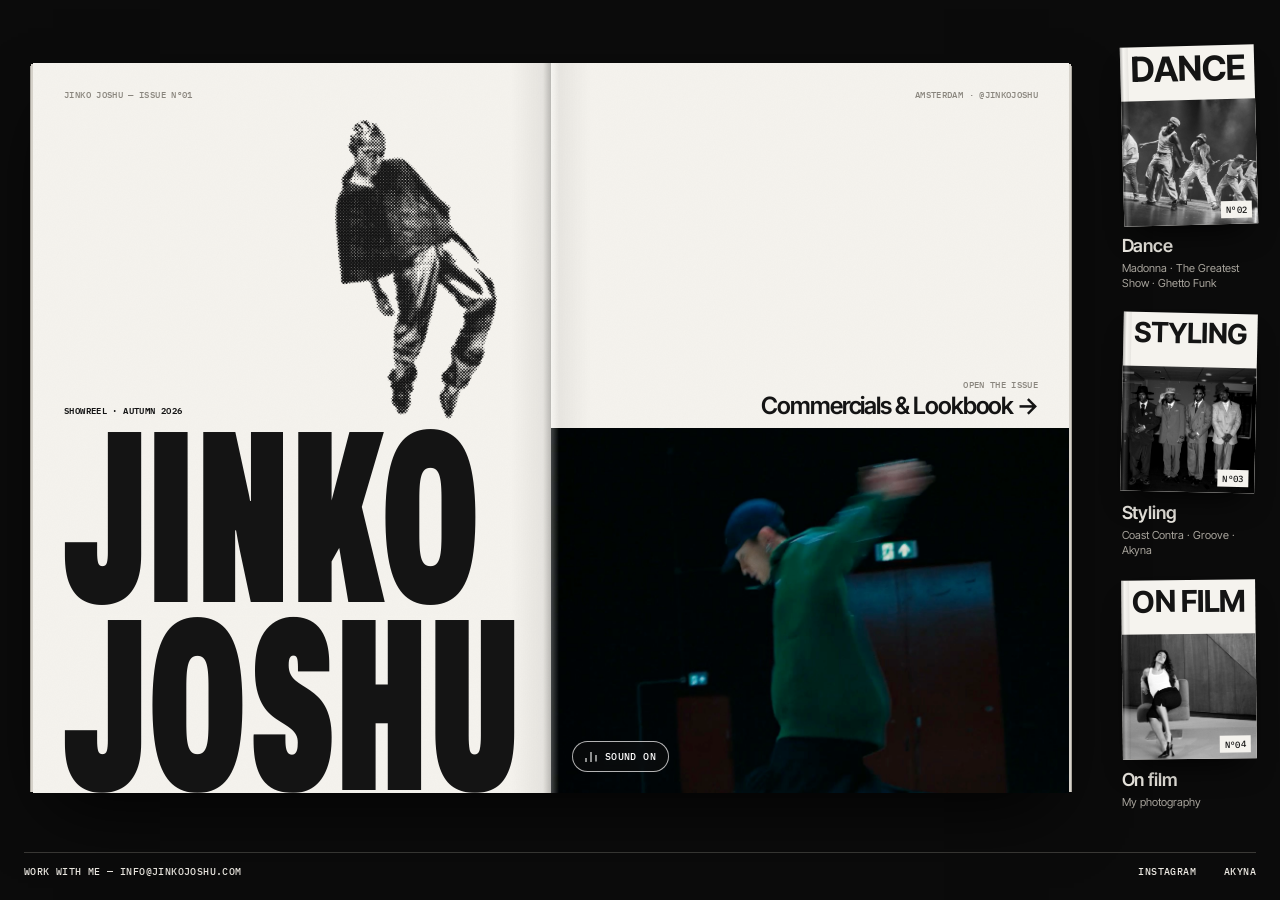
==== commit 39a37c93: "Commercials strip with arrows, colour cut-outs, library-free globe, new projects and photos - Commer" ====
--- a/site/index.html
+++ b/site/index.html
@@ -9,7 +9,7 @@
   <meta property="og:image" content="assets/img/jinko-portrait.jpg">
   <link rel="preconnect" href="https://fonts.googleapis.com">
   <link rel="preconnect" href="https://fonts.gstatic.com" crossorigin>
-  <link href="https://fonts.googleapis.com/css2?family=Archivo:wdth,wght@62..125,800..900&family=Bodoni+Moda:ital,opsz,wght@0,6..96,400..700;1,6..96,400..700&family=Inter+Tight:wght@400;500;600&family=Noto+Sans+JP:wght@500&display=swap" rel="stylesheet">
+  <link href="https://fonts.googleapis.com/css2?family=Archivo:wdth,wght@62..125,800..900&family=Bodoni+Moda:ital,opsz,wght@0,6..96,400..700;1,6..96,400..700&family=Inter+Tight:ital,wght@0,400..700;1,400..600&family=IBM+Plex+Mono:wght@400;500&family=Noto+Sans+JP:wght@500&display=swap" rel="stylesheet">
   <link rel="icon" href="favicon.svg" type="image/svg+xml">
   <link rel="stylesheet" href="styles.css">
 </head>
@@ -63,14 +63,17 @@
 
   <footer class="desk-foot">
     <a href="mailto:info@jinkojoshu.com">Work with me — info@jinkojoshu.com</a>
-    <a href="https://www.instagram.com/jinkojoshu/" target="_blank" rel="noopener">Instagram ↗</a>
-    <a href="https://akyna-project.com/" target="_blank" rel="noopener">Akyna ↗</a>
+    <a href="https://www.instagram.com/jinkojoshu/" target="_blank" rel="noopener">Instagram</a>
+    <a href="https://akyna-project.com/" target="_blank" rel="noopener">Akyna</a>
   </footer>
 </main>
 
 <dialog id="lightbox">
-  <div class="lb-bar"><span class="lb-cap"></span><a class="lb-yt" target="_blank" rel="noopener" hidden>Open on YouTube ↗</a><button class="lb-close" aria-label="Close">Close ×</button></div>
+  <div class="lb-bar"><span class="lb-cap"></span><a class="lb-yt" target="_blank" rel="noopener" hidden>Open on YouTube</a><button class="lb-close" aria-label="Close">Close ×</button></div>
   <div class="lb-body"></div>
+  <p class="lb-note" hidden></p>
+  <button class="lb-step lb-prev" aria-label="Previous film" hidden><span class="arrow-mark" aria-hidden="true"></span></button>
+  <button class="lb-step lb-next" aria-label="Next film" hidden><span class="arrow-mark" aria-hidden="true"></span></button>
 </dialog>
 
 <script src="main.js"></script>
--- a/site/styles.css
+++ b/site/styles.css
@@ -8,13 +8,26 @@
   --accent: #8CCBEA;
   --still: #D9D1C6;
   --rule: 1px solid var(--ink);
-  --serif: 'Bodoni Moda', 'Didot', serif;      /* headlines, captions, text */
-  --sans: 'Inter Tight', 'Helvetica Neue', sans-serif;  /* small labels */
+  /* Type: a clean bold grotesk for headlines + a small monospace for labels (references: Head Space, Nocturna, Ballet BC).
+     The earlier Bodoni version is still here: add ?type=classic to the address to compare. */
+  --serif: 'Inter Tight', 'Helvetica Neue', Helvetica, sans-serif;   /* headlines, captions, text */
+  --sans: 'IBM Plex Mono', ui-monospace, monospace;                  /* small labels */
   --display: 'Archivo', sans-serif;            /* only the giant stacked letters */
+  --hw: 600;                /* headline weight */
+  --ht: -.045em;            /* headline tracking */
+  --label-track: .04em;
+  --cap-style: normal;
+  --mag-ratio: 1.42;
+  --mag-w: min(100%, 1180px, calc((100vh - 170px) * var(--mag-ratio)));  /* one magazine size everywhere */
+}
+.type-classic {
+  --serif: 'Bodoni Moda', 'Didot', serif;
+  --sans: 'Inter Tight', 'Helvetica Neue', sans-serif;
+  --hw: 400; --ht: -.025em; --label-track: .16em; --cap-style: italic;
 }
 * { box-sizing: border-box; }
 html { scroll-behavior: smooth; }
-body { margin: 0; background: var(--desk); color: var(--on-desk); font-family: var(--sans); -webkit-font-smoothing: antialiased; }
+body { margin: 0; background: var(--desk); color: var(--on-desk); font-family: var(--serif); -webkit-font-smoothing: antialiased; }
 img, video { display: block; max-width: 100%; }
 a { color: inherit; }
 button { font: inherit; color: inherit; background: none; border: 0; padding: 0; cursor: pointer; text-align: left; }
@@ -22,7 +35,7 @@
 /* small spaced capitals used for all labels */
 .pg-top, .folio, .credit, .open-issue span, .c-sub, .cardimg .no, .award, .timestamp, .roles span, .more-btn, .pno,
 .topbar, .turn, .chips, .count, .desk-foot, .mini-no, .lb-bar, .sound, .brand span, figcaption i {
-  font-family: var(--sans); font-weight: 500; letter-spacing: .16em; text-transform: uppercase;
+  font-family: var(--sans); font-weight: 500; letter-spacing: var(--label-track); text-transform: uppercase;
 }
 
 /* ── The magazine object (cover + every spread) ── */
@@ -39,6 +52,8 @@
 }
 .page { --pbg: var(--sheet); position: relative; container-type: inline-size; overflow: hidden; background: var(--pbg); color: var(--ink); }
 .page.dark { --pbg: var(--ink); color: var(--sheet); }
+.page::before { content: ""; position: absolute; inset: 0; z-index: 6; pointer-events: none; opacity: .5; mix-blend-mode: multiply;
+  background-image: url("data:image/svg+xml,%3Csvg xmlns='http://www.w3.org/2000/svg' width='160' height='160'%3E%3Cfilter id='n'%3E%3CfeTurbulence type='fractalNoise' baseFrequency='.9' numOctaves='2' stitchTiles='stitch'/%3E%3CfeColorMatrix values='0 0 0 0 .5  0 0 0 0 .48  0 0 0 0 .45  0 0 0 .09 0'/%3E%3C/filter%3E%3Crect width='100%25' height='100%25' filter='url(%23n)'/%3E%3C/svg%3E"); }
 .page.accent { --pbg: var(--accent); }
 
 /* Giant stacked letters: sit in a band at the bottom of the page; main.js fits them to the band */
@@ -61,10 +76,10 @@
 .page-l .pno { left: 6cqw; }
 .page-r .pno { right: 6cqw; }
 .page[style*="--band"] .pno, .photo-page .pno { display: none; }
-.pg-title { margin: 0; font-family: var(--serif); font-weight: 400; font-size: 13.5cqw; line-height: .9; letter-spacing: -.025em; }
-.pg-h { margin: 0; font-family: var(--serif); font-weight: 400; font-size: 9cqw; line-height: .95; letter-spacing: -.02em; }
+.pg-title { margin: 0; font-family: var(--serif); font-weight: var(--hw); font-size: 13.5cqw; line-height: .9; letter-spacing: var(--ht); }
+.pg-h { margin: 0; font-family: var(--serif); font-weight: var(--hw); font-size: 9cqw; line-height: .95; letter-spacing: var(--ht); }
 .pg-deck { margin: 0; font-family: var(--serif); font-size: max(13px, 2.9cqw); line-height: 1.4; max-width: 34em; }
-.pg-note { font-family: var(--serif); font-style: italic; font-size: max(11px, 2.1cqw); line-height: 1.4; margin-top: auto; }
+.pg-note { font-family: var(--serif); font-style: var(--cap-style); font-size: max(11px, 2.1cqw); line-height: 1.4; margin-top: auto; }
 .pg-grid {
   flex: 1; min-height: 0; display: grid; gap: 4.5cqw 3.5cqw;
   grid-template-columns: repeat(var(--cols), minmax(0, 1fr)); grid-template-rows: repeat(var(--rows), minmax(0, 1fr));
@@ -88,9 +103,10 @@
 .card:focus-visible { outline: none; }
 .card:focus-visible .cardimg { outline: 1.5px solid var(--ink); outline-offset: 4px; }
 .cardimg .no { position: absolute; left: 7px; top: 7px; color: #fff; font-size: 9px; text-shadow: 0 1px 6px rgba(0,0,0,.5); }
+.cardimg .play::before, .watch-play i::before { content: ""; display: block; width: 0; height: 0; border-style: solid; border-width: 4.5px 0 4.5px 7px; border-color: transparent transparent transparent currentColor; margin-left: 2px; }
 .cardimg .play { position: absolute; right: 8px; bottom: 8px; width: 30px; height: 30px; border-radius: 50%; display: grid; place-items: center; font-size: 9px; color: #fff; background: rgba(20,20,20,.35); border: 1px solid rgba(255,255,255,.8); backdrop-filter: blur(4px); }
 .award, .timestamp { position: absolute; left: 7px; bottom: 8px; background: var(--sheet); color: var(--ink); padding: 4px 7px; font-size: 9px; }
-.c-brand { font-family: var(--serif); font-weight: 500; font-size: max(14px, 3.5cqw); line-height: 1; }
+.c-brand { font-family: var(--serif); font-weight: var(--hw); letter-spacing: -.02em; font-size: max(14px, 3.5cqw); line-height: 1; }
 .c-sub { font-size: max(8px, 1.45cqw); color: var(--muted); margin-top: -.3cqw; }
 .feature-v { flex: 1; min-height: 0; display: flex; align-items: flex-start; }
 /* same card format as the other commercials */
@@ -107,14 +123,14 @@
 .brand { display: flex; justify-content: space-between; align-items: baseline; gap: 8px; padding: 2.6cqw 0; border-bottom: var(--rule); }
 .brand:nth-child(odd) { padding-right: 3cqw; border-right: var(--rule); }
 .brand:nth-child(even) { padding-left: 3cqw; }
-.brand b { font-family: var(--serif); font-weight: 500; font-size: max(14px, 4.2cqw); line-height: 1; }
+.brand b { font-family: var(--serif); font-weight: var(--hw); letter-spacing: -.02em; font-size: max(14px, 4.2cqw); line-height: 1; }
 .brand span { font-size: max(8px, 1.4cqw); color: var(--muted); white-space: nowrap; }
 
 /* ── Photo layouts (lookbook + photography) ── */
 .ph { margin: 0; display: flex; flex-direction: column; gap: 1.6cqw; min-height: 0; }
 .ph-img { display: block; min-height: 0; }
 .ph-img img { width: 100%; height: 100%; object-fit: cover; }
-.ph figcaption { font-family: var(--serif); font-style: italic; font-size: max(11px, 2cqw); }
+.ph figcaption { font-family: var(--serif); font-style: var(--cap-style); font-size: max(11px, 2cqw); }
 .ph figcaption i { font-style: normal; font-size: max(8px, 1.4cqw); margin-right: .8em; color: var(--muted); }
 .ph-img:focus-visible { outline: 1.5px solid var(--ink); outline-offset: 4px; }
 /* full-bleed: the photo is the page */
@@ -139,13 +155,28 @@
 .tours { flex: none; }
 .tours .brand b { font-size: max(13px, 3.2cqw); }
 
-/* all polaroids on one page */
+/* all polaroids on one page — a tight portrait grid with a footer line (juun.j reference) */
+.pola-sheet { position: absolute; inset: 0; display: flex; flex-direction: column; background: #fff; }
+.pola-sheet .pola-grid { flex: 1; grid-template-columns: repeat(6, minmax(0, 1fr)); grid-template-rows: repeat(6, minmax(0, 1fr)); gap: 0; }
+.pola-sheet .pola { overflow: hidden; }
+.pola-sheet .pola img { object-fit: cover; transform: scale(1.45); filter: grayscale(1) contrast(1.05); transition: filter .35s, transform .5s cubic-bezier(.2,.7,.2,1); }
+.pola-sheet .pola:hover img, .pola-sheet .pola:focus-visible img { filter: none; transform: scale(1.52); }
+.pola-foot { display: grid; grid-template-columns: 1fr 1fr 1fr; align-items: end; gap: 2cqw; padding: 3.4cqw 5cqw 4cqw; font-family: var(--sans); font-size: max(7px, 1.3cqw); letter-spacing: var(--label-track); text-transform: uppercase; line-height: 1.5; }
+.pola-foot span:nth-child(2) { text-align: center; }
+.pola-mark { text-align: right; font-family: var(--serif); font-weight: var(--hw); font-size: max(13px, 3cqw); letter-spacing: -.02em; text-transform: none; line-height: 1; }
+.pola-page .pno { display: none; }
+.hair-sheet .pola-grid { grid-template-columns: repeat(4, minmax(0, 1fr)); grid-template-rows: repeat(3, minmax(0, 1fr)); }
+.hair-sheet .pola img { transform: none; }
+.hair-sheet .pola:hover img, .hair-sheet .pola:focus-visible img { transform: scale(1.05); }
 .pola-grid { flex: 1; min-height: 0; display: grid; grid-template-columns: repeat(5, minmax(0, 1fr)); grid-template-rows: repeat(7, minmax(0, 1fr)); gap: 1.4cqw; }
 .pola { display: block; min-height: 0; }
 .pola img { width: 100%; height: 100%; object-fit: contain; transition: transform .4s cubic-bezier(.2,.7,.2,1); }
 .pola:hover img, .pola:focus-visible img { transform: scale(1.06); }
 .pola:focus-visible { outline: 1px solid var(--ink); }
 
+a.band-link { color: inherit; text-decoration: none; }
+a.band-link:hover { color: var(--accent); }
+
 /* contact page */
 .contact-links { display: flex; flex-direction: column; gap: 2cqw; font-family: var(--serif); font-size: max(15px, 3.8cqw); }
 .contact-links a { text-decoration: none; }
@@ -158,17 +189,18 @@
   display: grid; grid-template-columns: minmax(0, 1fr) clamp(96px, min(10.5vw, 15.5vh), 160px);
   grid-template-rows: minmax(0, 1fr) auto; gap: 24px 44px; align-items: center;
 }
-.cover-mag { width: min(100%, calc((100vh - 110px) * 1.42)); justify-self: center; }
+.cover-mag { width: var(--mag-w); justify-self: center; }
 .folio { position: absolute; top: 5cqw; left: 6cqw; font-size: max(9px, 1.6cqw); color: var(--muted); }
 .folio-r { left: auto; right: 6cqw; }
 .credit { position: absolute; left: 6cqw; bottom: calc(var(--band) + 2cqw); font-weight: 600; font-size: max(9px, 1.8cqw); }
 /* the silhouette stands on top of the name */
 .silhouette { position: absolute; right: 7cqw; bottom: calc(var(--band) - 1cqw); height: calc(100% - var(--band) - 8cqw); width: auto; pointer-events: none; }
 .reel-wrap { position: absolute; left: 0; right: 0; bottom: 0; height: var(--band); background: var(--ink); overflow: hidden; }
-.reel-wrap video { width: 100%; height: 100%; object-fit: cover; object-position: 50% 35%; }
+.reel-wrap video { position: absolute; inset: 0; width: 100%; height: 100%; object-fit: cover; object-position: 50% 35%; opacity: 0; }
+.reel-wrap video.front { opacity: 1; }
 .open-issue { position: absolute; right: 6cqw; bottom: calc(var(--band) + 2cqw); display: flex; flex-direction: column; align-items: flex-end; gap: 4px; text-decoration: none; }
 .open-issue span { font-size: max(9px, 1.6cqw); color: var(--muted); }
-.open-issue b { font-family: var(--serif); font-style: italic; font-weight: 400; font-size: max(17px, 4.6cqw); line-height: 1; }
+.open-issue b { font-family: var(--serif); font-style: var(--cap-style); font-weight: var(--hw); letter-spacing: var(--ht); font-size: max(17px, 4.6cqw); line-height: 1; }
 .open-issue:hover b, .open-issue:focus-visible b { text-decoration: underline; text-decoration-thickness: 1px; text-underline-offset: 4px; }
 .sound {
   position: absolute; left: 4cqw; bottom: 4cqw; display: flex; align-items: center; gap: 8px; padding: 8px 12px; border-radius: 999px;
@@ -196,11 +228,12 @@
   background: linear-gradient(90deg, rgba(0,0,0,.28), rgba(255,255,255,.18) 40%, rgba(0,0,0,.06));
 }
 .mini-cover img { position: absolute; left: 0; right: 0; bottom: 0; width: 100%; height: 70%; object-fit: cover; filter: grayscale(1) contrast(1.1); transition: filter .4s ease; }
-.mini-mast { position: absolute; left: 8%; right: 6%; top: 5%; display: block; font-family: var(--serif); font-weight: 600; text-transform: uppercase; line-height: .8; letter-spacing: .01em; }
+.mini-mast { position: absolute; left: 8%; right: 6%; top: 5%; display: block; font-family: var(--serif); font-weight: 700; text-transform: uppercase; line-height: .8; letter-spacing: -.03em; }
+.type-classic .mini-mast { font-weight: 600; letter-spacing: .01em; }
 .mini-mast .fit { display: inline-block; white-space: nowrap; font-size: 24cqw; }
 .mini-no { position: absolute; right: 6px; bottom: 6px; background: var(--sheet); color: var(--ink); padding: 3px 5px; font-size: 9px; }
 .mini-cap { display: flex; flex-direction: column; gap: 3px; font-size: 11px; line-height: 1.35; color: #A9A59D; }
-.mini-cap b { font-family: var(--serif); font-weight: 400; font-size: 18px; color: var(--on-desk); }
+.mini-cap b { font-family: var(--serif); font-weight: var(--hw); letter-spacing: -.01em; font-size: 18px; color: var(--on-desk); }
 .mini:hover .mini-cover, .mini:focus-visible .mini-cover { transform: rotate(0) translateY(-6px); }
 .mini:hover img, .mini:focus-visible img { filter: none; }
 .mini:focus-visible { outline: none; }
@@ -215,7 +248,8 @@
 .topbar { display: flex; align-items: center; gap: 10px 24px; flex-wrap: wrap; padding: 14px 24px; border-bottom: 1px solid #2A2927; font-size: 10px; }
 .topbar a { text-decoration: none; }
 .topbar a:hover, .topbar a:focus-visible { color: var(--accent); }
-.tb-name { font-family: var(--serif); font-weight: 500; font-size: 20px; letter-spacing: .14em; }
+.tb-name { font-family: var(--serif); font-weight: 700; font-size: 17px; letter-spacing: .32em; }
+.type-classic .tb-name { font-weight: 500; font-size: 20px; letter-spacing: .14em; }
 .tb-nav { margin-left: auto; display: flex; gap: 8px 22px; flex-wrap: wrap; }
 .tb-nav a[aria-current] { border-bottom: 1px solid var(--on-desk); padding-bottom: 3px; }
 .tb-mail { border: 1px solid var(--on-desk); padding: 7px 11px; }
@@ -223,7 +257,7 @@
 .reader { min-height: calc(100vh - 56px); display: flex; flex-direction: column; }
 .stage { flex: 1; display: grid; grid-template-columns: 72px minmax(0, 1fr) 72px; align-items: center; gap: 16px; padding: 24px 16px 12px; }
 .spreads { display: grid; justify-items: center; }
-.spread { grid-area: 1 / 1; width: min(100%, calc((100vh - 170px) * 1.42)); }
+.spread { grid-area: 1 / 1; width: var(--mag-w); }
 .paged .spread:not(.on) { display: none; }
 .turn { display: flex; flex-direction: column; align-items: center; gap: 9px; color: var(--on-desk); font-size: 9px; text-align: center; }
 .turn .arrow { width: 54px; height: 54px; border: 1px solid var(--on-desk); border-radius: 50%; display: grid; place-items: center; font-family: var(--serif); font-size: 20px; letter-spacing: 0; transition: background .25s, color .25s; }
@@ -257,6 +291,145 @@
 .reader.arrive .spread.on { animation: arrive .7s cubic-bezier(.2,.7,.2,1); }
 @keyframes arrive { from { opacity: 0; transform: perspective(1600px) rotateY(-8deg) scale(.96); } }
 
+/* ── Spread-wide artwork (commercials opener) ── */
+.spread-art { position: absolute; inset: 0; z-index: 2; container-type: inline-size; color: var(--ink); pointer-events: none; }
+.spread-art > * { pointer-events: auto; }
+.art-page .pno { display: none; }
+.art-top { position: absolute; top: 2.6cqw; left: 3cqw; right: 3cqw; display: flex; justify-content: space-between; font-family: var(--sans); font-size: max(8px, .8cqw); letter-spacing: var(--label-track); text-transform: uppercase; color: var(--muted); pointer-events: none; }
+.art-head { position: absolute; left: 3cqw; bottom: calc(59% + 1cqw); margin: 0; z-index: 1; font-family: var(--serif); font-weight: 700; font-size: 4.8cqw; line-height: .8; letter-spacing: -.05em; text-transform: uppercase; pointer-events: none; }
+.type-classic .art-head { font-weight: 400; letter-spacing: -.03em; text-transform: none; }
+/* the cut-out figure floats over both pages, its hand dipping into the strip */
+.art-figure { position: absolute; left: 56%; bottom: 0; height: 96%; width: auto; transform: translateX(-50%); z-index: 2; pointer-events: none; filter: drop-shadow(0 18px 24px rgba(0,0,0,.18)); }
+.strip-wrap { position: absolute; left: 0; right: 0; top: 41%; z-index: 3; background: var(--sheet); border-top: 1px solid var(--ink); border-bottom: 1px solid var(--ink); }
+.strip { display: flex; gap: .45cqw; padding: .45cqw; overflow-x: auto; scroll-behavior: smooth; scrollbar-width: none; scroll-snap-type: x mandatory; }
+.strip::-webkit-scrollbar { display: none; }
+.strip::-webkit-scrollbar { display: none; }
+.strip-cell { position: relative; flex: 0 0 calc((100% - 4 * .45cqw) / 5); min-width: 0; aspect-ratio: 4 / 5; overflow: hidden; background: var(--still); scroll-snap-align: start; }
+.cell-grid { flex: 1; min-height: 0; display: grid; grid-template-columns: 1fr 1fr; grid-template-rows: 1fr 1fr; gap: 3cqw; }
+.cell-grid .strip-cell { aspect-ratio: auto; }
+.cell-grid .strip-logo { padding: 1.8cqw 2cqw; font-size: max(8px, 1.6cqw); }
+.cell-grid .strip-logo-img { height: max(12px, 3cqw) !important; max-width: 16cqw; }
+.cell-grid .strip-cap { font-size: max(7px, 1.4cqw); left: 1.6cqw; bottom: 1.4cqw; }
+.strip-cell img, .strip-cell video { position: absolute; inset: 0; width: 100%; height: 100%; object-fit: cover; }
+.strip-cell > img { filter: grayscale(1) contrast(1.08); transition: filter .4s ease; }
+.strip-cell video { opacity: 0; transition: opacity .3s ease; }
+.strip-cell.playing video { opacity: 1; }
+.strip-cell:hover > img, .strip-cell:focus-visible > img { filter: none; }
+/* brand logo slides in at the top right on hover */
+.strip-logo { position: absolute; top: 0; right: 0; z-index: 2; display: flex; gap: .6cqw; align-items: center; padding: .9cqw 1cqw;
+  background: linear-gradient(200deg, rgba(0,0,0,.45), transparent 70%); color: #fff; font-family: var(--sans); font-size: max(8px, .8cqw); letter-spacing: var(--label-track); text-transform: uppercase;
+  transform: translateX(105%); transition: transform .45s cubic-bezier(.2,.7,.2,1); }
+.strip-cell:hover .strip-logo, .strip-cell:focus-visible .strip-logo { transform: none; }
+.strip-logo-img { position: static !important; width: auto !important; height: max(12px, 1.5cqw) !important; max-width: 7cqw; object-fit: contain !important; filter: drop-shadow(0 1px 4px rgba(0,0,0,.4)) !important; }
+.strip-cap { position: absolute; left: .7cqw; bottom: .6cqw; right: .7cqw; z-index: 1; color: #fff; font-family: var(--sans); font-size: max(7px, .7cqw); letter-spacing: var(--label-track); text-transform: uppercase; text-shadow: 0 1px 6px rgba(0,0,0,.6); opacity: 0; transition: opacity .3s; white-space: nowrap; overflow: hidden; text-overflow: ellipsis; }
+.strip-cell:hover .strip-cap, .strip-cell:focus-visible .strip-cap { opacity: 1; }
+.strip-more { position: absolute; right: -2.6cqw; top: 50%; z-index: 4; width: 5.2cqw; height: 5.2cqw; transform: translateY(-50%); border-radius: 50%; display: grid; place-items: center; color: var(--ink); background: var(--sheet); border: 1px solid var(--ink); box-shadow: 0 6px 16px -8px rgba(0,0,0,.4); transition: background .2s, color .2s; }
+.strip-more:hover, .strip-more:focus-visible { background: var(--ink); color: var(--sheet); }
+.arrow-mark { width: 1.3cqw; height: 1.3cqw; border-top: 1.5px solid currentColor; border-right: 1.5px solid currentColor; transform: translateX(-20%) rotate(45deg); }
+.strip-more:hover { color: var(--muted); }
+.strip-wrap.at-end .strip-more { right: auto; left: -2.6cqw; }
+.strip-wrap.at-end .arrow-mark { transform: translateX(20%) rotate(225deg); }
+.strip-cell:focus-visible { outline: 1.5px solid var(--ink); outline-offset: 2px; z-index: 1; }
+.art-foot { position: absolute; left: 3cqw; bottom: 2.4cqw; font-family: var(--sans); font-size: max(8px, .8cqw); letter-spacing: var(--label-track); text-transform: uppercase; pointer-events: none; }
+.art-foot.r { left: auto; right: 3cqw; color: var(--muted); }
+/* brands page with logos (white logos shown in ink) */
+.brands-logos .brand { min-height: 9cqw; align-items: center; }
+.brand-logo { height: max(14px, 3.4cqw); width: auto; max-width: 60%; filter: invert(1); }
+.brand-logo + .brand-logo { margin-left: -6cqw; }
+
+/* film shown as a full page still with a play button */
+.watch { position: absolute; inset: 0; display: block; overflow: hidden; background: var(--ink); }
+.watch img { width: 100%; height: 100%; object-fit: cover; transition: transform .8s cubic-bezier(.2,.7,.2,1), opacity .4s; opacity: .92; }
+.watch:hover img { transform: scale(1.03); opacity: 1; }
+.watch video { position: absolute; inset: 0; width: 100%; height: 100%; object-fit: cover; }
+.watch-play { position: absolute; left: 50%; top: 50%; transform: translate(-50%, -50%); display: flex; align-items: center; gap: 10px; padding: 12px 18px; border-radius: 999px; border: 1px solid rgba(255,255,255,.85); color: #fff; background: rgba(20,20,20,.35); backdrop-filter: blur(6px); font-family: var(--sans); font-size: 11px; letter-spacing: var(--label-track); text-transform: uppercase; }
+.watch-play i { display: block; }
+.watch-in { position: relative; inset: auto; flex: 1; min-height: 0; }
+
+/* project pages (Dance, Styling) */
+.pg-title-s { font-size: 10.5cqw; }
+.facts { border-top: var(--rule); }
+.fact { display: flex; justify-content: space-between; gap: 12px; padding: 1.6cqw 0; border-bottom: var(--rule); }
+.fact span { font-family: var(--sans); font-size: max(8px, 1.4cqw); letter-spacing: var(--label-track); text-transform: uppercase; color: var(--muted); }
+.fact b { font-weight: 500; font-size: max(11px, 2.2cqw); }
+.back-hub { margin-top: auto; align-self: flex-start; font-family: var(--sans); font-size: max(9px, 1.5cqw); letter-spacing: var(--label-track); text-transform: uppercase; text-decoration: none; border-bottom: 1px solid currentColor; padding-bottom: 2px; }
+.back-hub:hover, .back-hub:focus-visible { opacity: .6; }
+.card-link .cardimg img { filter: grayscale(1); }
+.card-link:hover .cardimg img { filter: none; }
+
+/* Ghetto Funk home — after the "JUMP" poster: one big figure, the name running up the side in red */
+.gf-page { --gf-red: #C62828; }
+.gf-home { position: absolute; inset: 0; }
+.gf-word { position: absolute; left: 4cqw; bottom: 4cqw; writing-mode: vertical-rl; transform: rotate(180deg); font-family: var(--serif); font-weight: 700; font-size: 15cqw; line-height: .82; letter-spacing: -.045em; text-transform: uppercase; color: var(--gf-red); }
+.type-classic .gf-word { font-weight: 400; text-transform: none; }
+.gf-photo { position: absolute; left: 0; right: 0; top: 0; height: 56%; display: block; overflow: hidden; }
+.gf-photo img { width: 100%; height: 100%; object-fit: cover; object-position: 50% 45%; }
+.gf-word { z-index: 1; }
+.gf-text { position: absolute; left: 25cqw; right: 6cqw; top: calc(56% + 5cqw); display: flex; flex-direction: column; gap: 2.4cqw; }
+.gf-kicker { font-family: var(--sans); font-size: max(8px, 1.5cqw); letter-spacing: var(--label-track); text-transform: uppercase; color: var(--gf-red); }
+.gf-text p { margin: 0; font-size: max(12px, 2.6cqw); line-height: 1.4; }
+.tours { display: grid; grid-template-columns: 1fr 1fr; gap: 1.2cqw 3cqw; }
+.tour { display: flex; flex-direction: column; text-decoration: none; }
+.tour b { font-weight: 600; font-size: max(11px, 2.2cqw); letter-spacing: -.01em; }
+.tour span { font-family: var(--sans); font-size: max(8px, 1.35cqw); letter-spacing: var(--label-track); text-transform: uppercase; color: var(--muted); }
+a.tour b { text-decoration: underline; text-underline-offset: 3px; }
+.gf-home .back-hub { position: absolute; left: 25cqw; bottom: 3.6cqw; }
+
+.home-base { position: absolute; top: 4.5cqw; right: 5cqw; display: flex; align-items: center; gap: 1.6cqw; text-decoration: none; }
+.home-base > span:last-child { display: flex; flex-direction: column; font-family: var(--sans); font-size: max(8px, 1.3cqw); letter-spacing: var(--label-track); text-transform: uppercase; color: var(--muted); text-align: right; order: -1; }
+.home-base b { font-family: var(--serif); font-weight: var(--hw); font-size: max(11px, 2.2cqw); letter-spacing: -.01em; text-transform: none; color: var(--ink); }
+.home-ico { position: relative; width: 4.6cqw; height: 4.6cqw; border: 1px solid var(--ink); border-radius: 50%; }
+.home-ico::before { content: ""; position: absolute; left: 50%; top: 52%; width: 1.9cqw; height: 1.5cqw; transform: translate(-50%, -10%); border: 1.5px solid var(--ink); border-top: 0; }
+.home-ico::after { content: ""; position: absolute; left: 50%; top: 24%; width: 1.7cqw; height: 1.7cqw; transform: translateX(-50%) rotate(45deg); border-top: 1.5px solid var(--ink); border-left: 1.5px solid var(--ink); }
+.home-base:hover .home-ico, .home-base:focus-visible .home-ico { background: var(--accent); }
+
+/* hub right page: a halftone artwork */
+.hub-art { position: absolute; inset: 0; display: grid; place-items: center; }
+.hub-art img { width: 86%; height: auto; }
+.hub-photo button { width: 86%; display: block; }
+.hub-photo img { width: 100%; }
+.hub-list { border-top: var(--rule); }
+.hub-list .place { grid-template-columns: 1fr; }
+
+/* globe: clicking a city shows its projects */
+.globe-pop { position: absolute; z-index: 2; min-width: 42cqw; max-width: 60cqw; background: var(--sheet); border: var(--rule); padding: 2cqw 2.4cqw; box-shadow: 0 14px 30px -14px rgba(0,0,0,.4); transform: translate(-50%, calc(-100% - 14px)); }
+.globe-pop b.city { display: block; font-family: var(--sans); font-weight: 500; font-size: max(8px, 1.4cqw); letter-spacing: var(--label-track); text-transform: uppercase; color: var(--muted); margin-bottom: 1cqw; }
+.globe-pop a { display: flex; justify-content: space-between; gap: 10px; padding: .8cqw 0; text-decoration: none; border-top: 1px solid rgba(20,20,20,.15); }
+.globe-pop a b { font-weight: 600; font-size: max(11px, 2.2cqw); }
+.globe-pop a span { font-family: var(--sans); font-size: max(8px, 1.3cqw); letter-spacing: var(--label-track); text-transform: uppercase; color: var(--muted); white-space: nowrap; }
+.globe-pop a:hover b { text-decoration: underline; text-underline-offset: 3px; }
+
+/* hub issues: on a project spread the "next" arrow isn't used */
+.hub.on-project .turn-next { visibility: hidden; }
+.hub .count { display: none; }
+
+/* the turning-page copy of a spread-wide artwork */
+.art-half { position: absolute; top: 0; bottom: 0; width: 200%; }
+.art-half > .spread-art { position: absolute; inset: 0; }
+
+/* ── Globe (Dance) ── */
+.globe-page { overflow: hidden; }
+.globe-wrap { position: absolute; inset: 0; display: grid; place-items: center; }
+.globe { width: 92%; aspect-ratio: 1; cursor: grab; touch-action: pan-y; }
+.globe:active { cursor: grabbing; }
+.globe-hint { position: absolute; bottom: 5cqw; left: 0; right: 0; text-align: center; font-family: var(--sans); font-size: max(8px, 1.4cqw); letter-spacing: var(--label-track); text-transform: uppercase; color: var(--muted); }
+.places { list-style: none; margin: 0; padding: 0; border-top: var(--rule); display: flex; flex-direction: column; overflow: auto; }
+.place { padding: 1.3cqw 0; border-bottom: var(--rule); display: grid; grid-template-columns: 34% 1fr; gap: 0 3cqw; align-items: baseline; transition: background .2s; }
+.place-city { grid-row: span 12; align-self: start; font-family: var(--sans); font-size: max(8px, 1.5cqw); letter-spacing: var(--label-track); text-transform: uppercase; color: var(--muted); }
+.place a { display: flex; justify-content: space-between; gap: 8px; text-decoration: none; padding: .15cqw 0; }
+.place a b { font-weight: var(--hw); letter-spacing: -.01em; font-size: max(12px, 2.4cqw); }
+.place a span { font-family: var(--sans); font-size: max(8px, 1.35cqw); letter-spacing: var(--label-track); text-transform: uppercase; color: var(--muted); white-space: nowrap; }
+.place a:hover b, .place a:focus-visible b { text-decoration: underline; text-underline-offset: 3px; }
+.place.on .place-city { color: var(--ink); }
+
+.lb-step { position: fixed; top: 50%; z-index: 3; width: 54px; height: 54px; margin-top: -27px; border-radius: 50%; border: 1px solid rgba(245,243,238,.8); display: grid; place-items: center; color: var(--sheet); background: rgba(20,20,20,.4); }
+.lb-step:hover, .lb-step:focus-visible { background: var(--sheet); color: var(--ink); }
+.lb-step .arrow-mark { width: 12px; height: 12px; }
+.lb-prev { left: 20px; }
+.lb-prev .arrow-mark { transform: translateX(20%) rotate(225deg); }
+.lb-next { right: 20px; }
+.lb-note { position: fixed; left: 24px; bottom: 18px; max-width: 46ch; margin: 0; font-size: 13px; line-height: 1.5; color: rgba(245,243,238,.75); }
+
 /* ── Lightbox ── */
 dialog#lightbox { border: 0; padding: 0; margin: 0; width: 100vw; height: 100vh; max-width: 100vw; max-height: 100vh; background: transparent; color: var(--sheet); }
 dialog#lightbox::backdrop { background: rgba(10,10,10,.96); }
@@ -293,6 +466,22 @@
   .topbar { padding: 12px 16px 10px; gap: 10px 16px; }
   .tb-mail { margin-left: auto; padding: 6px 9px; }
 
+  .has-art .art-page { display: none; }
+  .spread-art { position: relative; inset: auto; aspect-ratio: 3 / 4; background: var(--sheet); }
+  .art-head { font-size: 14cqw; top: 9cqw; }
+
+  .strip-wrap { top: auto; bottom: 7cqw; }
+  .strip { overflow-x: auto; scrollbar-width: none; }
+  .strip-cell { flex: 0 0 30cqw; }
+  .art-head { bottom: auto; top: 9cqw; }
+  .art-figure { height: 70%; bottom: 30%; }
+  .strip-more { display: none; }
+  .strip-logo { transform: none; }
+  .gf-word { font-size: 17cqw; }
+  .strip-cap { opacity: 1; font-size: 8px; }
+  .art-top, .art-foot { font-size: 8px; }
+  .art-foot.r { display: none; }
+  .art-foot { bottom: 2cqw; }
   .desk { padding: 20px 16px; gap: 32px; }
   .cover-mag .page-l { aspect-ratio: 1 / 1.3; --band: 52% !important; }
   .cover-mag .page-r { aspect-ratio: 4 / 5; border-top: 2px solid var(--sheet); --band: 100% !important; }
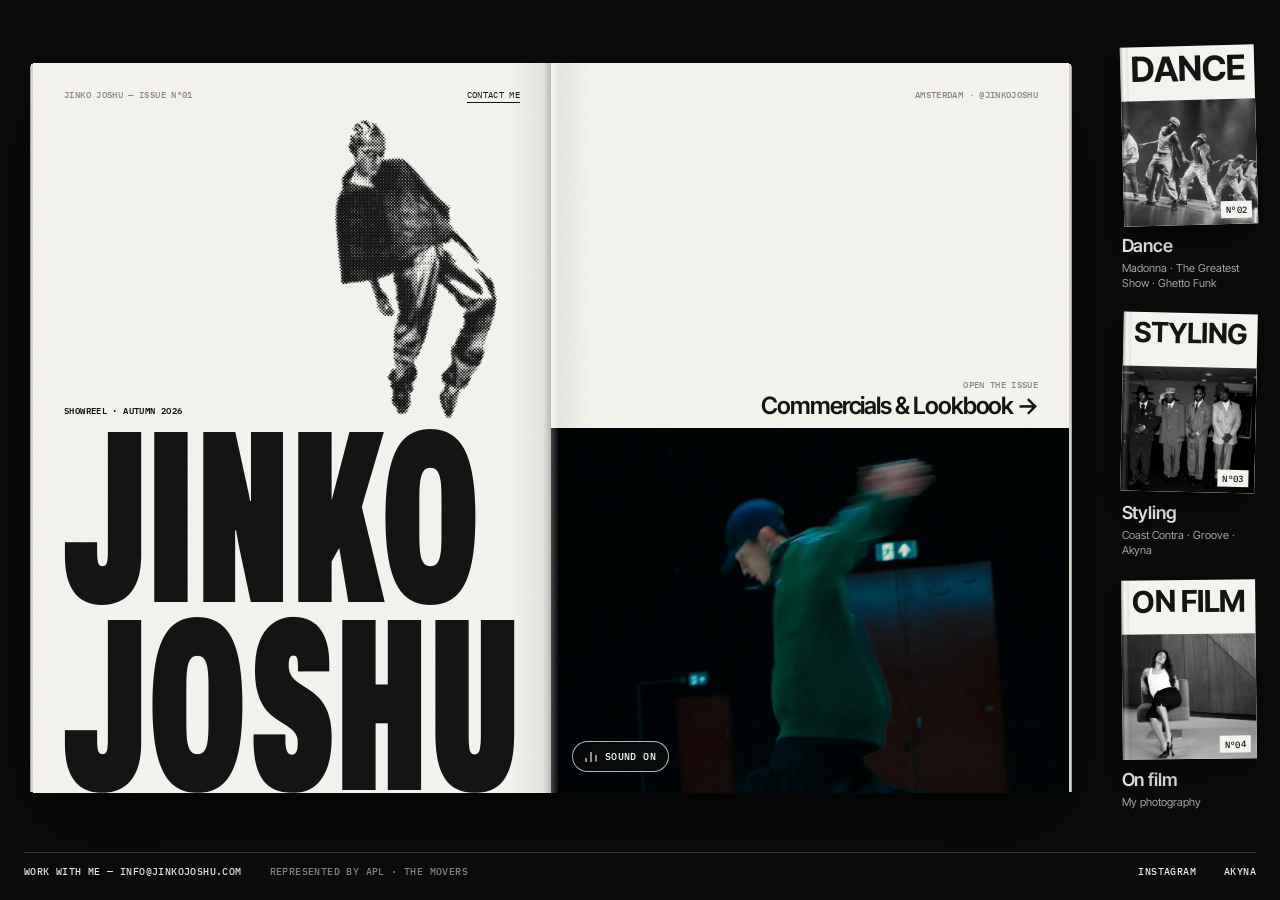
==== commit f0921f3b: "Contact on cover, representation, Lowlands dance film, lookbook credits, Ghetto Funk crew Co-Authore" ====
--- a/site/index.html
+++ b/site/index.html
@@ -19,6 +19,7 @@
   <article class="mag cover-mag" aria-label="Issue Nº01 — showreel">
     <div class="page page-l" style="--band:50%">
       <span class="folio">Jinko Joshu — Issue Nº01</span>
+      <a class="cover-contact" href="mailto:info@jinkojoshu.com">Contact me</a>
       <span class="credit">Showreel · Autumn 2026</span>
       <img class="silhouette" src="assets/mag/halftone-portrait.png" alt="">
       <div class="band"><h1 class="giant " aria-label="Jinko Joshu"><span>Jinko</span><span>Joshu</span></h1></div>
@@ -63,6 +64,7 @@
 
   <footer class="desk-foot">
     <a href="mailto:info@jinkojoshu.com">Work with me — info@jinkojoshu.com</a>
+    <span class="rep">Represented by <a href="https://www.aplmodels.com/men" target="_blank" rel="noopener">APL</a> · The Movers</span>
     <a href="https://www.instagram.com/jinkojoshu/" target="_blank" rel="noopener">Instagram</a>
     <a href="https://akyna-project.com/" target="_blank" rel="noopener">Akyna</a>
   </footer>
--- a/site/styles.css
+++ b/site/styles.css
@@ -495,3 +495,28 @@
 @media (prefers-reduced-motion: reduce) {
   html { scroll-behavior: auto; }
 }
+
+/* cover: contact + representation */
+.cover-contact { position: absolute; top: 5cqw; right: 6cqw; z-index: 2; font-family: var(--sans); font-size: max(9px, 1.6cqw); letter-spacing: var(--label-track); text-transform: uppercase; text-decoration: none; border-bottom: 1px solid currentColor; padding-bottom: 2px; }
+.cover-contact:hover, .cover-contact:focus-visible { color: var(--accent); }
+.desk-foot .rep { color: var(--muted); }
+.desk-foot .rep a { color: var(--ink-on-dark, inherit); }
+.desk-foot a:first-child { margin-right: 0; }
+.desk-foot .rep { margin-right: auto; }
+.contact-links .rep { font-family: var(--sans); font-size: max(10px, 1.7cqw); letter-spacing: var(--label-track); text-transform: uppercase; color: #9C988F; }
+.contact-links .rep a { color: inherit; text-decoration: underline; text-underline-offset: 3px; }
+
+/* project credits (film crew) */
+.credits { margin: 2.4cqw 0 2cqw; display: grid; grid-template-columns: 1fr 1fr; gap: .9cqw 3cqw; font-size: max(9px, 1.55cqw); line-height: 1.35; }
+.credits div { display: flex; flex-direction: column; }
+.credits .cast { grid-column: 1 / -1; }
+.credits dt { font-family: var(--sans); font-size: max(7px, 1.2cqw); letter-spacing: var(--label-track); text-transform: uppercase; color: var(--muted); }
+.credits dd { margin: 0; }
+
+/* Ghetto Funk crew */
+.gf-crew { display: flex; flex-direction: column; gap: .8cqw; }
+.gf-crew p { margin: 0; font-size: max(10px, 1.9cqw); line-height: 1.35; }
+.gf-crew span { display: block; font-family: var(--sans); font-size: max(7px, 1.3cqw); letter-spacing: var(--label-track); text-transform: uppercase; color: var(--muted); }
+
+/* photo credits that link */
+.ph figcaption a { color: inherit; text-decoration: underline; text-decoration-thickness: 1px; text-underline-offset: 3px; }
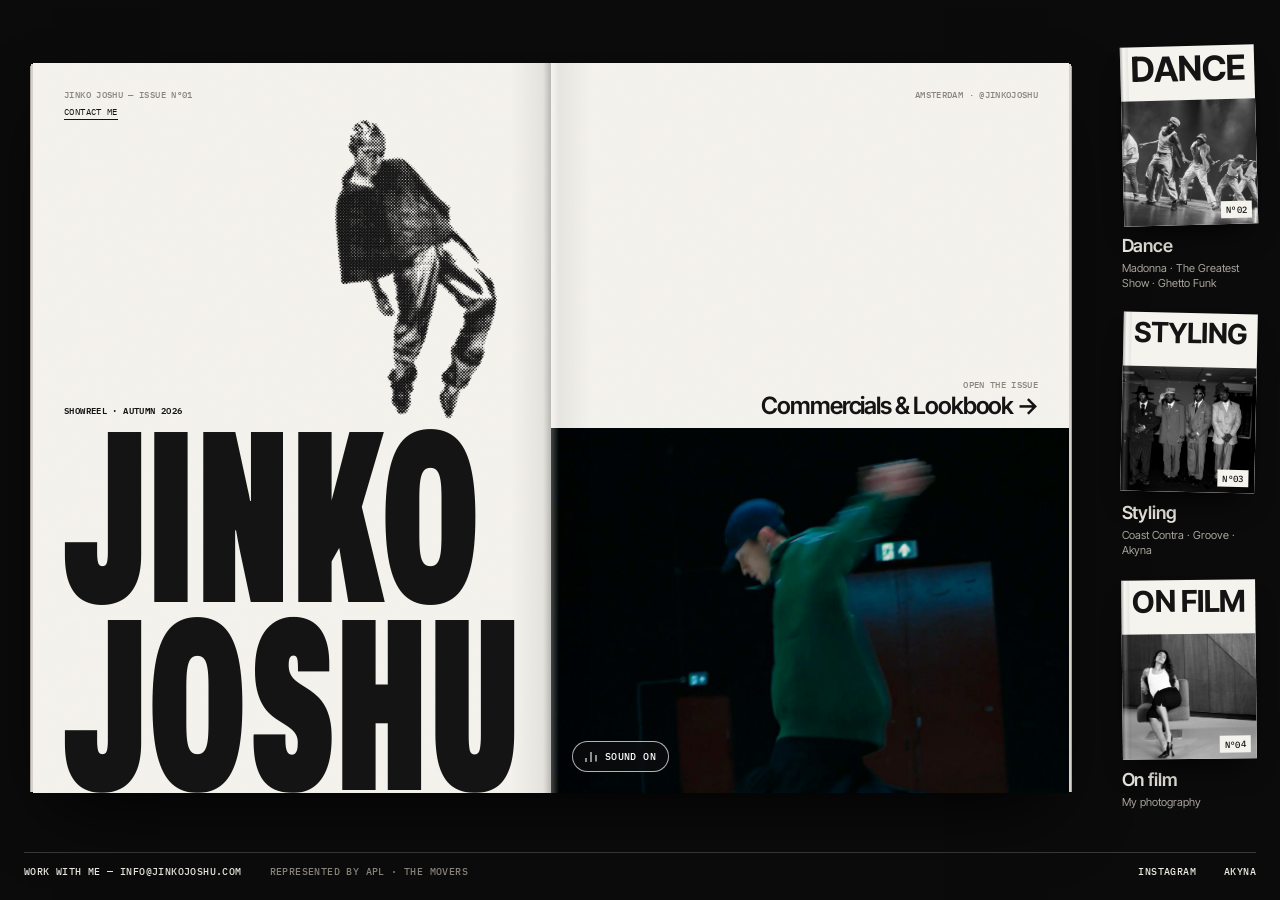
==== commit e41d3e6e: "Link The Movers Co-Authored-By: Claude Opus 5.5 <noreply@anthropic.com>" ====
--- a/site/index.html
+++ b/site/index.html
@@ -64,7 +64,7 @@
 
   <footer class="desk-foot">
     <a href="mailto:info@jinkojoshu.com">Work with me — info@jinkojoshu.com</a>
-    <span class="rep">Represented by <a href="https://www.aplmodels.com/men" target="_blank" rel="noopener">APL</a> · The Movers</span>
+    <span class="rep">Represented by <a href="https://www.aplmodels.com/men" target="_blank" rel="noopener">APL</a> · <a href="https://themovers.amsterdam/" target="_blank" rel="noopener">The Movers</a></span>
     <a href="https://www.instagram.com/jinkojoshu/" target="_blank" rel="noopener">Instagram</a>
     <a href="https://akyna-project.com/" target="_blank" rel="noopener">Akyna</a>
   </footer>
--- a/site/styles.css
+++ b/site/styles.css
@@ -497,7 +497,7 @@
 }
 
 /* cover: contact + representation */
-.cover-contact { position: absolute; top: 5cqw; right: 6cqw; z-index: 2; font-family: var(--sans); font-size: max(9px, 1.6cqw); letter-spacing: var(--label-track); text-transform: uppercase; text-decoration: none; border-bottom: 1px solid currentColor; padding-bottom: 2px; }
+.cover-contact { position: absolute; top: calc(5cqw + max(9px, 1.6cqw) + 1.6cqw); left: 6cqw; z-index: 2; font-family: var(--sans); font-size: max(9px, 1.6cqw); letter-spacing: var(--label-track); text-transform: uppercase; text-decoration: none; border-bottom: 1px solid currentColor; padding-bottom: 2px; }
 .cover-contact:hover, .cover-contact:focus-visible { color: var(--accent); }
 .desk-foot .rep { color: var(--muted); }
 .desk-foot .rep a { color: var(--ink-on-dark, inherit); }
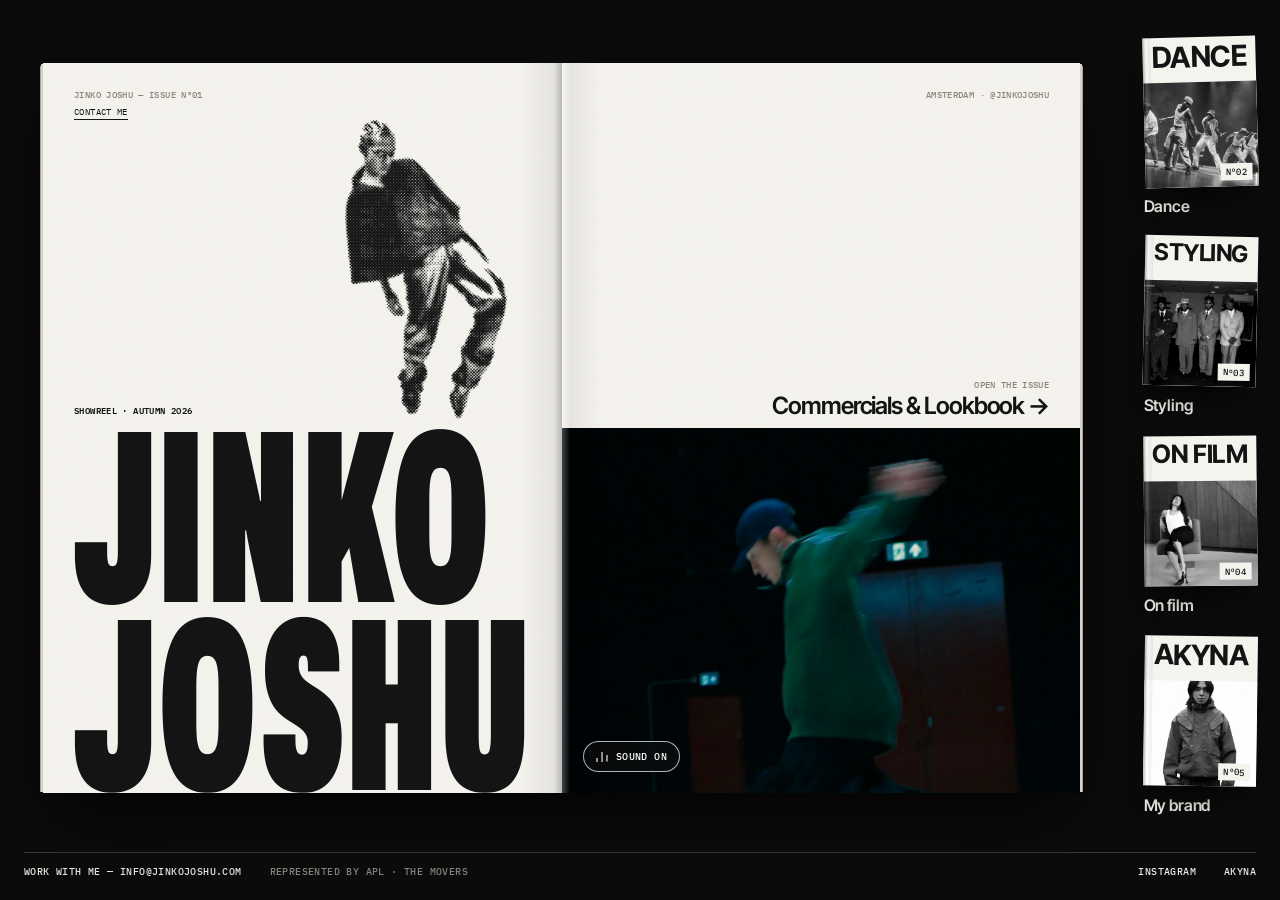
==== commit bec4a248: "Feedback round: Nanjing, Sziget Budapest, Elevate the Future Bandung, Colbe commercial, Collectief M" ====
--- a/site/index.html
+++ b/site/index.html
@@ -6,7 +6,14 @@
   <title>Jinko Joshu — Magazine Nº01</title>
   <meta name="description" content="Jinko Joshu — Amsterdam-based performer. Commercials, dance, styling, photography and the label Akyna.">
   <meta property="og:title" content="Jinko Joshu — Magazine Nº01">
-  <meta property="og:image" content="assets/img/jinko-portrait.jpg">
+  <meta property="og:description" content="Jinko Joshu — Amsterdam-based performer. Commercials, dance, styling, photography and the label Akyna.">
+  <meta property="og:type" content="website">
+  <meta property="og:url" content="https://jinkojoshu.eu/">
+  <meta property="og:image" content="https://jinkojoshu.eu/assets/share.jpg">
+  <meta property="og:image:width" content="1200">
+  <meta property="og:image:height" content="630">
+  <meta name="twitter:card" content="summary_large_image">
+  <meta name="twitter:image" content="https://jinkojoshu.eu/assets/share.jpg">
   <link rel="preconnect" href="https://fonts.googleapis.com">
   <link rel="preconnect" href="https://fonts.gstatic.com" crossorigin>
   <link href="https://fonts.googleapis.com/css2?family=Archivo:wdth,wght@62..125,800..900&family=Bodoni+Moda:ital,opsz,wght@0,6..96,400..700;1,6..96,400..700&family=Inter+Tight:ital,wght@0,400..700;1,400..600&family=IBM+Plex+Mono:wght@400;500&family=Noto+Sans+JP:wght@500&display=swap" rel="stylesheet">
@@ -50,7 +57,7 @@
         <img src="assets/img/styling-cover-sm.jpg" alt="" style="object-position: 50% 55%">
         <span class="mini-no">Nº03</span>
       </div>
-      <span class="mini-cap"><b>Styling</b>Coast Contra · Groove · Akyna</span>
+      <span class="mini-cap"><b>Styling</b>Coast Contra · Groove · Collectief MAMM</span>
     </a>
     <a class="mini" href="photography.html">
       <div class="mini-cover">
@@ -59,6 +66,14 @@
         <span class="mini-no">Nº04</span>
       </div>
       <span class="mini-cap"><b>On film</b>My photography</span>
+    </a>
+    <a class="mini" href="akyna.html">
+      <div class="mini-cover">
+        <span class="mini-mast"><span class="fit">Akyna</span></span>
+        <img src="assets/img/akyna-01-sm.jpg" alt="" style="object-position: 50% 30%">
+        <span class="mini-no">Nº05</span>
+      </div>
+      <span class="mini-cap"><b>My brand</b>Akyna · AW26</span>
     </a>
   </nav>
 
--- a/site/styles.css
+++ b/site/styles.css
@@ -186,7 +186,7 @@
 /* ── Cover: open magazine with the reel + small magazines ── */
 .desk {
   min-height: 100vh; max-width: 1480px; margin: 0 auto; padding: 28px 24px 22px;
-  display: grid; grid-template-columns: minmax(0, 1fr) clamp(96px, min(10.5vw, 15.5vh), 160px);
+  display: grid; grid-template-columns: minmax(0, 1fr) clamp(84px, min(10.5vw, 12.5vh), 150px);
   grid-template-rows: minmax(0, 1fr) auto; gap: 24px 44px; align-items: center;
 }
 .cover-mag { width: var(--mag-w); justify-self: center; }
@@ -214,7 +214,7 @@
 .sound[aria-pressed="true"] .sound-ico { opacity: 1; animation: eq .9s ease-in-out infinite alternate; }
 @keyframes eq { to { background-size: 2px 90%, 2px 45%, 2px 100%; } }
 
-.shelf { display: flex; flex-direction: column; gap: 22px; }
+.shelf { display: flex; flex-direction: column; gap: 16px; }
 .mini { display: flex; flex-direction: column; gap: 9px; text-decoration: none; }
 .mini-cover {
   position: relative; aspect-ratio: 3 / 4; background: var(--sheet); color: var(--ink); overflow: hidden; container-type: inline-size;
@@ -223,6 +223,7 @@
 }
 .mini:nth-child(2) .mini-cover { --r: 1.2deg; }
 .mini:nth-child(3) .mini-cover { --r: -.6deg; }
+.mini:nth-child(4) .mini-cover { --r: .8deg; }
 .mini-cover::after { /* the spine */
   content: ""; position: absolute; inset: 0 auto 0 0; width: 8px; pointer-events: none;
   background: linear-gradient(90deg, rgba(0,0,0,.28), rgba(255,255,255,.18) 40%, rgba(0,0,0,.06));
@@ -234,6 +235,8 @@
 .mini-no { position: absolute; right: 6px; bottom: 6px; background: var(--sheet); color: var(--ink); padding: 3px 5px; font-size: 9px; }
 .mini-cap { display: flex; flex-direction: column; gap: 3px; font-size: 11px; line-height: 1.35; color: #A9A59D; }
 .mini-cap b { font-family: var(--serif); font-weight: var(--hw); letter-spacing: -.01em; font-size: 18px; color: var(--on-desk); }
+/* four magazines on a short screen: only their names under them */
+@media (min-width: 1001px) and (max-height: 1050px) { .mini-cap { font-size: 0; } .mini-cap b { font-size: 16px; } }
 .mini:hover .mini-cover, .mini:focus-visible .mini-cover { transform: rotate(0) translateY(-6px); }
 .mini:hover img, .mini:focus-visible img { filter: none; }
 .mini:focus-visible { outline: none; }
@@ -446,7 +449,7 @@
   .desk { grid-template-columns: 1fr; grid-template-rows: auto; align-items: start; }
   .cover-mag { width: 100%; }
   .shelf { flex-direction: row; justify-content: center; gap: 28px; }
-  .mini { width: min(30%, 200px); }
+  .mini { width: min(23%, 180px); }
   .tb-nav { margin-left: 0; order: 3; width: 100%; }
 }
 /* Phones: pages stack and you scroll through the magazine */
@@ -487,8 +490,8 @@
   .cover-mag .page-r { aspect-ratio: 4 / 5; border-top: 2px solid var(--sheet); --band: 100% !important; }
   .cover-mag .folio-r { display: none; }
   .open-issue { bottom: auto; top: 4cqw; right: 4cqw; z-index: 1; background: var(--sheet); padding: 8px 10px; }
-  .shelf { gap: 14px; }
-  .mini { width: 33%; }
+  .shelf { gap: 10px; }
+  .mini { width: 25%; }
   .mini-cap { font-size: 10px; }
   .mini-cap b { font-size: 15px; }
 }
@@ -520,3 +523,19 @@
 
 /* photo credits that link */
 .ph figcaption a { color: inherit; text-decoration: underline; text-decoration-thickness: 1px; text-underline-offset: 3px; }
+
+/* zoomable photos in the viewer */
+.lb-body { overflow: hidden; }
+.lb-body img.zoomable { touch-action: none; cursor: zoom-in; user-select: none; -webkit-user-drag: none; will-change: transform; }
+.lb-body img.zoomable.zoomed { cursor: grab; }
+
+/* globe zoom buttons: drawn with lines, no symbols */
+.globe-zoom { position: absolute; right: 5cqw; bottom: 4.4cqw; display: flex; flex-direction: column; border: var(--rule); background: var(--sheet); z-index: 1; }
+.globe-zoom button { position: relative; width: max(34px, 5.4cqw); aspect-ratio: 1; cursor: pointer; }
+.globe-zoom button + button { border-top: var(--rule); }
+.globe-zoom button::before, .globe-zoom button[data-zoom="in"]::after { content: ""; position: absolute; left: 50%; top: 50%; width: 38%; height: 1.5px; background: var(--ink); transform: translate(-50%, -50%); }
+.globe-zoom button[data-zoom="in"]::after { transform: translate(-50%, -50%) rotate(90deg); }
+.globe-zoom button:hover, .globe-zoom button:focus-visible { background: var(--ink); }
+.globe-zoom button:hover::before, .globe-zoom button:hover::after, .globe-zoom button:focus-visible::before, .globe-zoom button:focus-visible::after { background: var(--sheet); }
+.globe-zoom button:disabled { opacity: .3; cursor: default; background: none; }
+.globe-zoom button:disabled::before, .globe-zoom button:disabled::after { background: var(--ink); }
